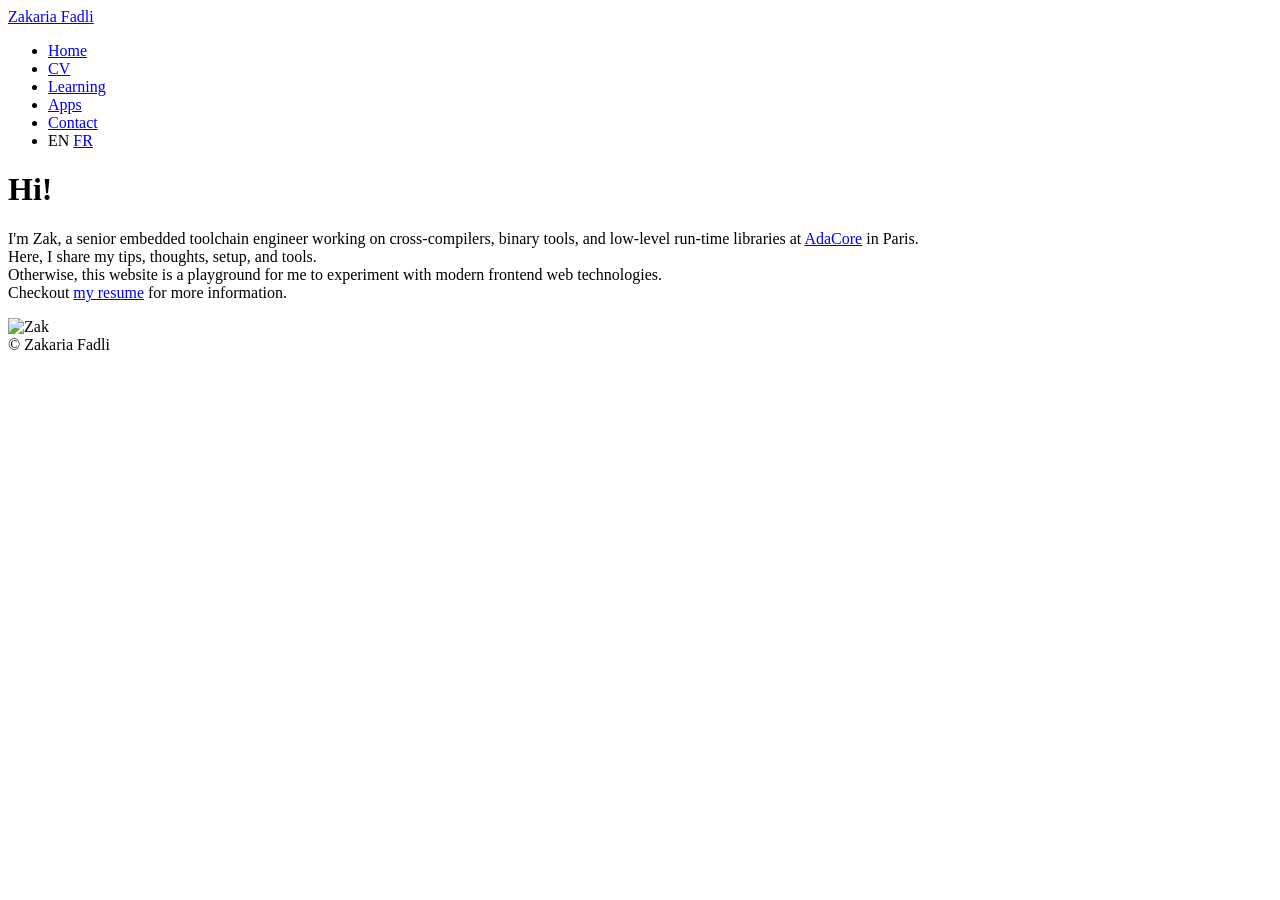
==== site/index.html @ ae38b809 "feat(i18n): add EN/FR nav toggle and hreflang metadata Adds the language toggle to all ten pages (sa" ====
<!DOCTYPE html>
<html lang="en">
<head>
  <meta charset="utf-8">
  <title>Zakaria Fadli</title>
  <meta name="viewport" content="width=device-width, initial-scale=1">
  <meta name="description" content="Zakaria Fadli's personal site.">
  <link rel="alternate" hreflang="en" href="https://zakariafadli.com/">
  <link rel="alternate" hreflang="fr" href="https://zakariafadli.com/fr/">
  <link rel="alternate" hreflang="x-default" href="https://zakariafadli.com/">
  <link rel="preconnect" href="https://fonts.gstatic.com" crossorigin>
  <link rel="stylesheet" href="https://fonts.googleapis.com/css2?family=Inter:wght@400;500;700&display=swap">
  <link rel="stylesheet" href="/style.css">
</head>
<body>
  <header class="site-header">
    <div class="wrap">
      <a class="brand" href="/">Zakaria Fadli</a>
      <nav class="site-nav">
        <ul>
          <li><a href="/" aria-current="page">Home</a></li>
          <li><a href="/cv/">CV</a></li>
          <li><a href="/learning/">Learning</a></li>
          <li><a href="/apps/">Apps</a></li>
          <li><a href="/contact/">Contact</a></li>
          <li class="lang-toggle">
            <span aria-current="true">EN</span>
            <a href="/fr/" hreflang="fr" lang="fr" data-lang="fr">FR</a>
          </li>
        </ul>
      </nav>
    </div>
  </header>
  <main>
    <div class="wrap">
      <div class="hero">
        <div class="hero-text">
          <h1>Hi!</h1>
          <p>
            I'm Zak, a senior embedded toolchain engineer working on cross-compilers, binary tools,
            and low-level run-time libraries at <a href="https://www.adacore.com/">AdaCore</a> in Paris.<br>
            Here, I share my tips, thoughts, setup, and tools.<br>
            Otherwise, this website is a playground for me to experiment with modern frontend web
            technologies.<br>
            Checkout <a href="/cv/">my resume</a> for more information.
          </p>
        </div>
        <img class="hero-photo" src="/assets/photo.jpg" alt="Zak" loading="lazy">
      </div>
    </div>
  </main>
  <footer class="site-footer">
    <div class="wrap">
      &copy; Zakaria Fadli
    </div>
  </footer>
  <script src="/lang.js"></script>
</body>
</html>
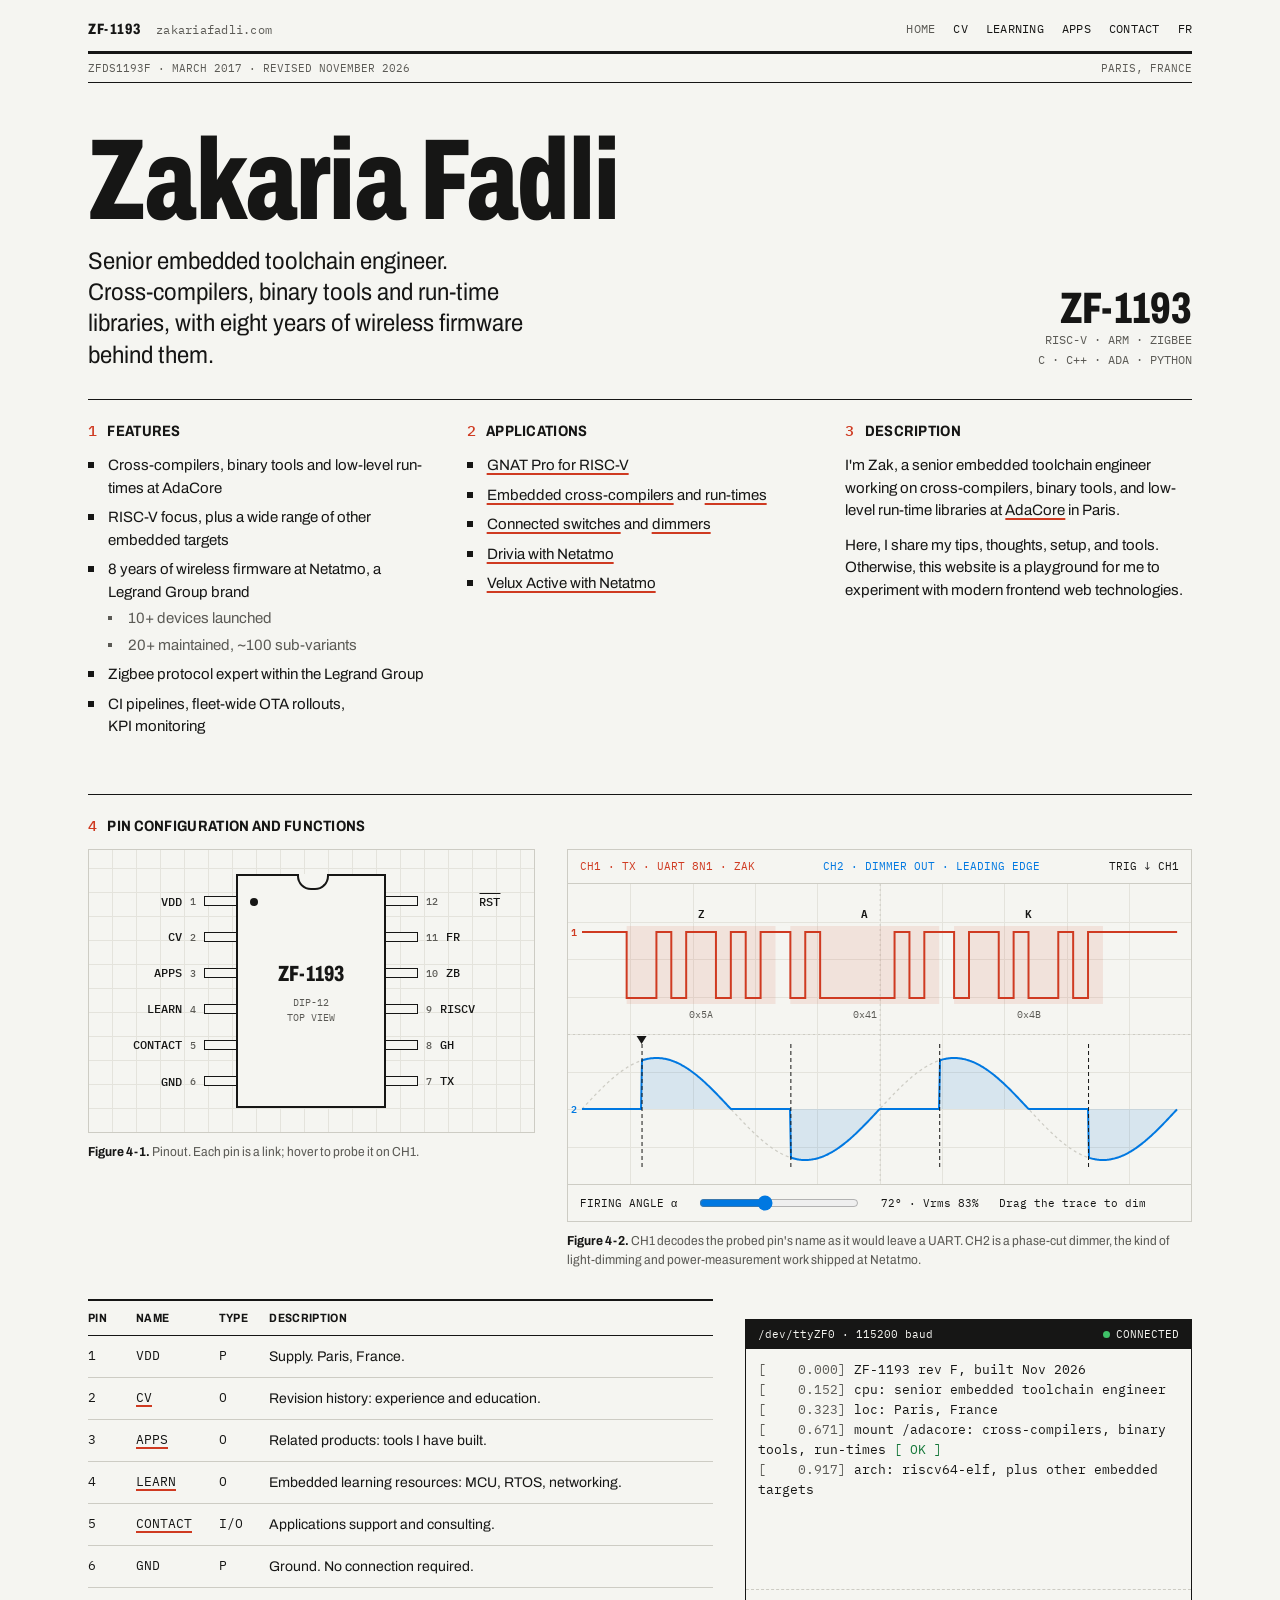
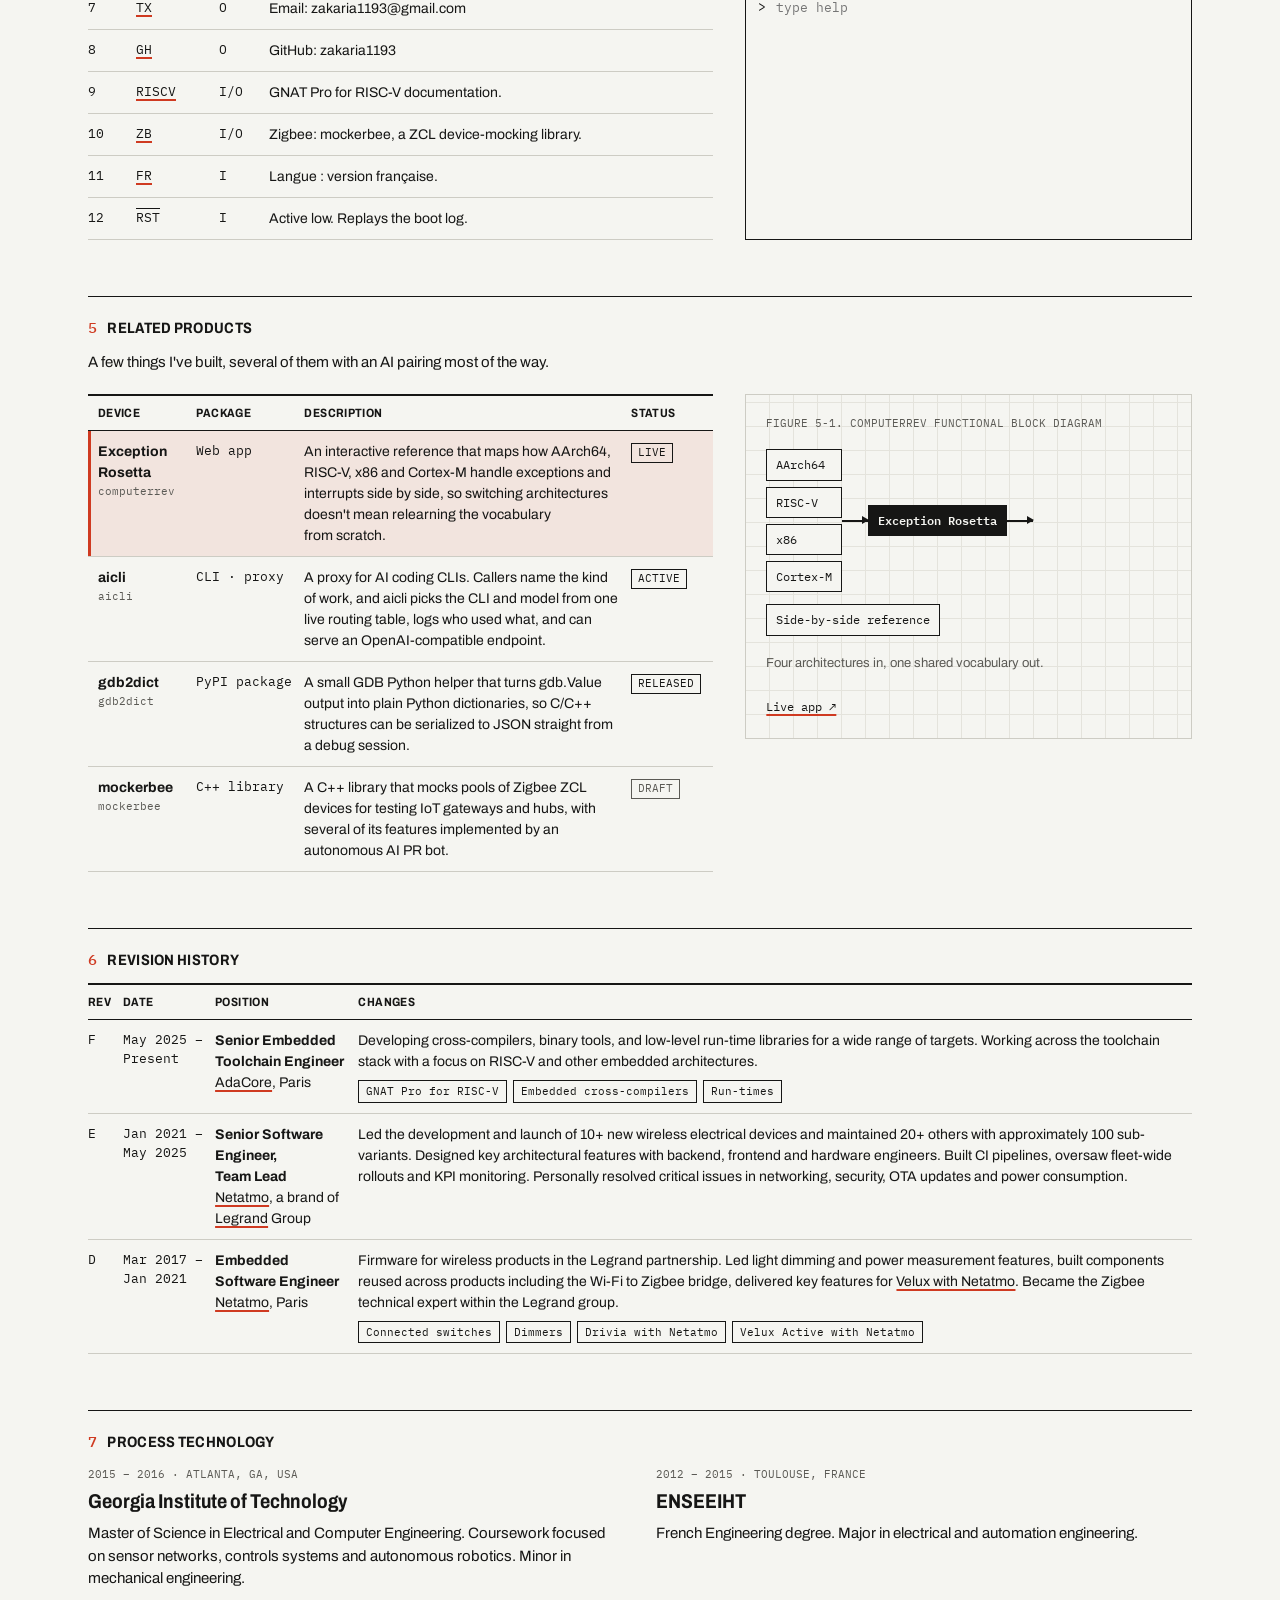
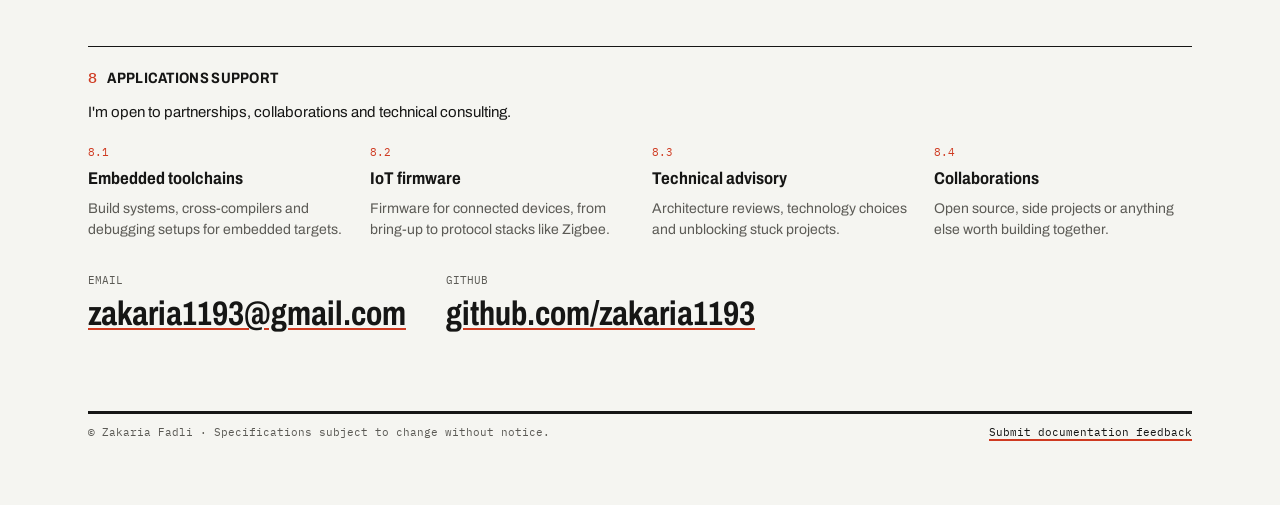
==== commit c6e19008: "feat(home): apply ZF-1193 datasheet design to the homepage Keeps hreflang alternates and the EN/FR c" ====
--- a/site/index.html
+++ b/site/index.html
@@ -1,59 +1,394 @@
 <!DOCTYPE html>
 <html lang="en">
 <head>
-  <meta charset="utf-8">
-  <title>Zakaria Fadli</title>
-  <meta name="viewport" content="width=device-width, initial-scale=1">
-  <meta name="description" content="Zakaria Fadli's personal site.">
-  <link rel="alternate" hreflang="en" href="https://zakariafadli.com/">
-  <link rel="alternate" hreflang="fr" href="https://zakariafadli.com/fr/">
-  <link rel="alternate" hreflang="x-default" href="https://zakariafadli.com/">
-  <link rel="preconnect" href="https://fonts.gstatic.com" crossorigin>
-  <link rel="stylesheet" href="https://fonts.googleapis.com/css2?family=Inter:wght@400;500;700&display=swap">
-  <link rel="stylesheet" href="/style.css">
+<meta charset="utf-8">
+<title>Zakaria Fadli · ZF-1193 datasheet</title>
+<meta name="viewport" content="width=device-width, initial-scale=1">
+<meta name="description" content="Zakaria Fadli, senior embedded toolchain engineer. Cross-compilers, binary tools, run-time libraries, Zigbee firmware.">
+<link rel="alternate" hreflang="en" href="https://zakariafadli.com/">
+<link rel="alternate" hreflang="fr" href="https://zakariafadli.com/fr/">
+<link rel="alternate" hreflang="x-default" href="https://zakariafadli.com/">
+<link rel="preconnect" href="https://fonts.gstatic.com" crossorigin>
+<link rel="stylesheet" href="https://fonts.googleapis.com/css2?family=Archivo:wdth,wght@62..125,400..800&family=IBM+Plex+Mono:wght@400;500;600&display=swap">
+<style>
+:root{--paper:#f5f5f1;--ink:#161615;--ink-2:#5b5a55;--hair:#cdccc4;--hair-2:#e4e3dc;--sig:oklch(0.57 0.19 32);--sig-2:oklch(0.57 0.19 250);--sans:"Archivo",system-ui,sans-serif;--mono:"IBM Plex Mono",ui-monospace,monospace;--gut:clamp(20px,4vw,48px)}
+*{box-sizing:border-box}
+html{-webkit-text-size-adjust:100%;scroll-behavior:smooth}
+body{margin:0;background:var(--paper);color:var(--ink);font-family:var(--sans);font-size:16px;line-height:1.5;font-variation-settings:"wdth" 100}
+a{color:var(--ink);text-decoration-color:var(--sig);text-underline-offset:3px;text-decoration-thickness:1.5px}
+a:hover{color:var(--sig)}
+:focus-visible{outline:2px solid var(--sig);outline-offset:2px}
+::selection{background:color-mix(in oklch,var(--sig) 25%,transparent)}
+.sheet{max-width:1200px;margin:0 auto;padding:0 var(--gut) 64px}
+.mono{font-family:var(--mono)}
+.top{display:flex;flex-wrap:wrap;align-items:center;justify-content:space-between;gap:8px 24px;padding:18px 0 10px;font-family:var(--mono);font-size:12px;letter-spacing:.02em;border-bottom:3px solid var(--ink)}
+.top-l{display:flex;gap:16px;align-items:baseline;flex-wrap:wrap}
+.top-l b{font-family:var(--sans);font-size:15px;font-weight:800;font-variation-settings:"wdth" 75;letter-spacing:.04em}
+.top-l span{color:var(--ink-2)}
+.top nav{display:flex;gap:18px;flex-wrap:wrap}
+.top nav a{text-decoration:none;text-transform:uppercase}
+.top nav a:hover{color:var(--sig)}
+.top nav .cur{color:var(--ink-2)}
+.docno{display:flex;justify-content:space-between;flex-wrap:wrap;gap:4px 16px;padding:6px 0;font-family:var(--mono);font-size:11px;color:var(--ink-2);border-bottom:1px solid var(--ink)}
+.title{display:grid;grid-template-columns:minmax(0,1fr) auto;gap:24px;align-items:end;padding:48px 0 28px}
+.title h1{margin:0;font-weight:800;font-size:clamp(48px,9vw,128px);line-height:.86;letter-spacing:-.01em;font-variation-settings:"wdth" 68}
+.title p{margin:16px 0 0;font-size:clamp(18px,2vw,24px);line-height:1.3;max-width:34ch;font-variation-settings:"wdth" 90;text-wrap:pretty}
+.pn{text-align:right;font-family:var(--mono);font-size:12px;line-height:1.7;color:var(--ink-2)}
+.pn b{display:block;color:var(--ink);font-family:var(--sans);font-weight:800;font-size:clamp(28px,4vw,44px);font-variation-settings:"wdth" 70;line-height:1}
+.cols3{display:grid;grid-template-columns:repeat(3,minmax(0,1fr));gap:32px;border-top:1px solid var(--ink);padding-top:20px}
+h2{margin:0 0 12px;font-size:15px;font-weight:700;letter-spacing:.02em;text-transform:uppercase;font-variation-settings:"wdth" 85;display:flex;gap:10px;align-items:baseline}
+h2 .n{font-family:var(--mono);font-weight:500;color:var(--sig)}
+ul.feat{margin:0;padding:0;list-style:none;display:grid;gap:7px;font-size:15px}
+ul.feat li{position:relative;padding-left:20px;text-wrap:pretty}
+ul.feat li::before{content:"";position:absolute;left:0;top:8px;width:6px;height:6px;background:var(--ink)}
+ul.feat ul li::before{background:var(--ink-2);width:4px;height:4px;top:9px}
+ul.feat ul{margin:4px 0 0;padding:0;list-style:none;display:grid;gap:4px;color:var(--ink-2)}
+.desc p{margin:0 0 12px;font-size:15px;text-wrap:pretty}
+.sec{margin-top:56px;border-top:1px solid var(--ink);padding-top:20px}
+.figs{display:grid;grid-template-columns:minmax(0,5fr) minmax(0,7fr);gap:32px}
+.figs.b{grid-template-columns:minmax(0,7fr) minmax(0,5fr)}
+.pintab td:last-child{min-width:18ch}
+figure{margin:0}
+figcaption{font-size:13px;margin-top:10px;color:var(--ink-2);font-variation-settings:"wdth" 90}
+figcaption b{color:var(--ink);font-weight:700}
+.pinout{display:grid;grid-template-columns:minmax(0,1fr) 150px minmax(0,1fr);align-items:stretch;padding:24px 0;border:1px solid var(--hair);background:repeating-linear-gradient(0deg,transparent 0 23px,var(--hair-2) 23px 24px),repeating-linear-gradient(90deg,transparent 0 23px,var(--hair-2) 23px 24px)}
+.pins{display:flex;flex-direction:column;justify-content:space-around;gap:6px;padding:12px 0}
+.pin{display:grid;align-items:center;gap:8px;text-decoration:none;font-family:var(--mono);font-size:12px;height:30px;cursor:pointer;background:none;border:0;padding:0;color:var(--ink);font-weight:500}
+.pins.l .pin{grid-template-columns:minmax(0,1fr) auto 32px}
+.pins.r .pin{grid-template-columns:32px auto minmax(0,1fr)}
+.pins.l .pin .lbl{text-align:right}
+.pin .num{color:var(--ink-2);font-size:10px}
+.pin .leg{height:10px;background:var(--paper);border:1.5px solid var(--ink);position:relative}
+.pins.l .pin .leg{border-right:0}
+.pins.r .pin .leg{border-left:0}
+.pin:hover .leg,.pin.on .leg{background:var(--sig);border-color:var(--sig)}
+.pin:hover .lbl,.pin.on .lbl{color:var(--sig)}
+.ovl{text-decoration:overline}
+.die{border:2px solid var(--ink);background:var(--paper);position:relative;display:flex;flex-direction:column;justify-content:center;align-items:center;gap:4px;text-align:center;padding:16px 8px}
+.die::before{content:"";position:absolute;top:-2px;left:50%;width:28px;height:14px;margin-left:-14px;border:2px solid var(--ink);border-top:0;border-radius:0 0 14px 14px;background:var(--paper)}
+.die::after{content:"";position:absolute;top:22px;left:12px;width:8px;height:8px;border-radius:50%;background:var(--ink)}
+.die b{font-size:22px;font-weight:800;font-variation-settings:"wdth" 70}
+.die span{font-family:var(--mono);font-size:10px;color:var(--ink-2);line-height:1.5}
+.scope{border:1px solid var(--hair);background:var(--paper);position:relative}
+.scope-h{display:flex;justify-content:space-between;flex-wrap:wrap;gap:4px 16px;padding:8px 12px;font-family:var(--mono);font-size:11px;border-bottom:1px solid var(--hair)}
+.scope-h .c1{color:var(--sig)}
+.scope-h .c2{color:var(--sig-2)}
+#scope{display:block;width:100%;height:300px;touch-action:none;cursor:ew-resize}
+.scope-f{display:flex;flex-wrap:wrap;gap:8px 20px;align-items:center;padding:8px 12px;font-family:var(--mono);font-size:11px;border-top:1px solid var(--hair)}
+.scope-f input{accent-color:var(--sig-2);width:160px}
+.scope-f output{min-width:12ch}
+.term{margin-top:20px;border:1px solid var(--ink);font-family:var(--mono);font-size:12.5px;line-height:1.6}
+.term-h{display:flex;justify-content:space-between;padding:6px 12px;background:var(--ink);color:var(--paper);font-size:11px}
+.term-h i{font-style:normal;display:inline-flex;align-items:center;gap:6px}
+.term-h i::before{content:"";width:7px;height:7px;border-radius:50%;background:oklch(0.72 0.17 150)}
+#log{height:240px;overflow:auto;padding:10px 12px;white-space:pre-wrap;word-break:break-word}
+#log .t{color:var(--ink-2)}
+#log .ok{color:oklch(0.5 0.13 150)}
+#log .hl{color:var(--sig)}
+.term form{display:flex;gap:8px;padding:6px 12px 10px;border-top:1px dashed var(--hair)}
+.term input{flex:1;border:0;background:none;font:inherit;color:var(--ink);outline:none;caret-color:var(--sig)}
+table{width:100%;border-collapse:collapse;font-size:14px}
+.tw{overflow-x:auto}
+th{text-align:left;font-weight:700;font-size:12px;text-transform:uppercase;letter-spacing:.03em;font-variation-settings:"wdth" 85;padding:8px 12px 8px 0;border-top:2px solid var(--ink);border-bottom:1px solid var(--ink);white-space:nowrap}
+td{padding:10px 12px 10px 0;border-bottom:1px solid var(--hair);vertical-align:top;text-wrap:pretty}
+td.m{font-family:var(--mono);font-size:12.5px;white-space:nowrap}
+.pintab td:first-child,.pintab th:first-child{width:48px}
+.pintab tr{cursor:default}
+.pintab tr.on td{background:color-mix(in oklch,var(--sig) 9%,transparent)}
+.apps{display:grid;grid-template-columns:minmax(0,7fr) minmax(0,5fr);gap:32px;align-items:start}
+.apps tbody tr{cursor:pointer}
+.apps tbody tr:hover td,.apps tbody tr.on td{background:color-mix(in oklch,var(--sig) 9%,transparent)}
+.apps tbody tr.on td:first-child{box-shadow:inset 3px 0 0 var(--sig)}
+.apps td:first-child{padding-left:10px}
+.apps th:first-child{padding-left:10px}
+.st{display:inline-block;font-family:var(--mono);font-size:10.5px;padding:1px 6px;border:1px solid currentColor;text-transform:uppercase}
+.st.d{color:var(--ink-2)}
+.bd-wrap{position:sticky;top:20px;border:1px solid var(--hair);padding:20px;min-height:260px;background:repeating-linear-gradient(0deg,transparent 0 23px,var(--hair-2) 23px 24px),repeating-linear-gradient(90deg,transparent 0 23px,var(--hair-2) 23px 24px),var(--paper)}
+.bd-t{font-family:var(--mono);font-size:11px;color:var(--ink-2);margin-bottom:18px}
+.bd{display:flex;align-items:center;flex-wrap:wrap;gap:0;row-gap:12px}
+.bd-col{display:flex;flex-direction:column;gap:6px}
+.bd-box{border:1.5px solid var(--ink);background:var(--paper);font-family:var(--mono);font-size:11.5px;padding:6px 9px;white-space:nowrap}
+.bd-box.core{background:var(--ink);color:var(--paper);font-weight:600}
+.bd-box.dim{border-style:dashed;color:var(--ink-2)}
+.bd-ar{width:26px;height:1.5px;background:var(--ink);position:relative;flex:none}
+.bd-ar::after{content:"";position:absolute;right:-1px;top:-4px;border:4.5px solid transparent;border-left:7px solid var(--ink);border-right:0}
+.bd-ar.both::before{content:"";position:absolute;left:-1px;top:-4px;border:4.5px solid transparent;border-right:7px solid var(--ink);border-left:0}
+.bd-note{margin-top:18px;font-size:13px;color:var(--ink-2);text-wrap:pretty}
+.bd-wrap .go{display:inline-flex;gap:14px;margin-top:12px;font-family:var(--mono);font-size:12px}
+.two{display:grid;grid-template-columns:minmax(0,1fr) minmax(0,1fr);gap:32px}
+.chips{display:flex;flex-wrap:wrap;gap:6px;margin-top:8px}
+.chips a{font-family:var(--mono);font-size:11px;padding:2px 7px;border:1px solid var(--ink);text-decoration:none}
+.chips a:hover{background:var(--ink);color:var(--paper)}
+.sup{display:grid;grid-template-columns:repeat(4,minmax(0,1fr));gap:24px;margin-top:8px}
+.sup h3{margin:0 0 6px;font-size:17px;font-weight:700;font-variation-settings:"wdth" 85}
+.sup p{margin:0;font-size:14px;color:var(--ink-2);text-wrap:pretty}
+.sup .k{font-family:var(--mono);font-size:11px;color:var(--sig);display:block;margin-bottom:6px}
+.reach{display:flex;flex-wrap:wrap;gap:12px 40px;margin-top:32px;align-items:baseline}
+.reach a{font-size:clamp(22px,3vw,34px);font-weight:700;font-variation-settings:"wdth" 75;text-decoration-thickness:2px}
+.reach span{font-family:var(--mono);font-size:11px;color:var(--ink-2);display:block}
+.foot{margin-top:72px;border-top:3px solid var(--ink);padding-top:10px;display:flex;justify-content:space-between;flex-wrap:wrap;gap:8px 24px;font-family:var(--mono);font-size:11px;color:var(--ink-2)}
+@media (max-width:1000px){.figs,.figs.b{grid-template-columns:minmax(0,1fr)}}
+@media (max-width:900px){.cols3,.apps,.two{grid-template-columns:minmax(0,1fr)}.sup{grid-template-columns:repeat(2,minmax(0,1fr))}.bd-wrap{position:static}.title{grid-template-columns:minmax(0,1fr)}.pn{text-align:left}}
+@media (max-width:520px){.sup{grid-template-columns:minmax(0,1fr)}.pinout{grid-template-columns:minmax(0,1fr) 96px minmax(0,1fr)}.pins.l .pin{grid-template-columns:1fr auto 24px}.pins.r .pin{grid-template-columns:24px auto 1fr}.pin{font-size:11px}#scope{height:240px}}
+</style>
 </head>
 <body>
-  <header class="site-header">
-    <div class="wrap">
-      <a class="brand" href="/">Zakaria Fadli</a>
-      <nav class="site-nav">
-        <ul>
-          <li><a href="/" aria-current="page">Home</a></li>
-          <li><a href="/cv/">CV</a></li>
-          <li><a href="/learning/">Learning</a></li>
-          <li><a href="/apps/">Apps</a></li>
-          <li><a href="/contact/">Contact</a></li>
-          <li class="lang-toggle">
-            <span aria-current="true">EN</span>
-            <a href="/fr/" hreflang="fr" lang="fr" data-lang="fr">FR</a>
-          </li>
-        </ul>
-      </nav>
-    </div>
-  </header>
-  <main>
-    <div class="wrap">
-      <div class="hero">
-        <div class="hero-text">
-          <h1>Hi!</h1>
-          <p>
-            I'm Zak, a senior embedded toolchain engineer working on cross-compilers, binary tools,
-            and low-level run-time libraries at <a href="https://www.adacore.com/">AdaCore</a> in Paris.<br>
-            Here, I share my tips, thoughts, setup, and tools.<br>
-            Otherwise, this website is a playground for me to experiment with modern frontend web
-            technologies.<br>
-            Checkout <a href="/cv/">my resume</a> for more information.
-          </p>
-        </div>
-        <img class="hero-photo" src="/assets/photo.jpg" alt="Zak" loading="lazy">
-      </div>
-    </div>
-  </main>
-  <footer class="site-footer">
-    <div class="wrap">
-      &copy; Zakaria Fadli
-    </div>
-  </footer>
-  <script src="/lang.js"></script>
+<div class="sheet" id="top">
+<header class="top">
+<div class="top-l"><b>ZF-1193</b><span>zakariafadli.com</span></div>
+<nav aria-label="Primary"><a href="#top" class="cur">Home</a><a href="#rev">CV</a><a href="/learning/">Learning</a><a href="#apps">Apps</a><a href="#support">Contact</a><span class="lang-toggle" style="display:contents"><a href="/fr/" hreflang="fr" lang="fr" data-lang="fr">FR</a></span></nav>
+</header>
+<div class="docno"><span>ZFDS1193F · MARCH 2017 · REVISED NOVEMBER 2026</span><span>PARIS, FRANCE</span></div>
+<section class="title">
+<div><h1>Zakaria Fadli</h1><p>Senior embedded toolchain engineer. Cross-compilers, binary tools and run-time libraries, with eight years of wireless firmware behind them.</p></div>
+<div class="pn"><b>ZF-1193</b>RISC-V · ARM · ZIGBEE<br>C · C++ · ADA · PYTHON</div>
+</section>
+<section class="cols3">
+<div><h2><span class="n">1</span>Features</h2><ul class="feat">
+<li>Cross-compilers, binary tools and low-level run-times at AdaCore</li>
+<li>RISC-V focus, plus a wide range of other embedded targets</li>
+<li>8 years of wireless firmware at Netatmo, a Legrand Group brand<ul><li>10+ devices launched</li><li>20+ maintained, ~100 sub-variants</li></ul></li>
+<li>Zigbee protocol expert within the Legrand Group</li>
+<li>CI pipelines, fleet-wide OTA rollouts, KPI monitoring</li>
+</ul></div>
+<div><h2><span class="n">2</span>Applications</h2><ul class="feat">
+<li><a href="https://docs.adacore.com/gnat_ugx-docs/html/gnat_ugx/gnat_ugx/riscv64-elf_topics_and_tutorials.html">GNAT Pro for RISC-V</a></li>
+<li><a href="https://docs.adacore.com/gnat_ugx-docs/html/gnat_ugx/gnat_ugx.html">Embedded cross-compilers</a> and <a href="https://docs.adacore.com/gnat_ugx-docs/html/gnat_ugx/gnat_ugx/gnat_runtimes.html">run-times</a></li>
+<li><a href="https://www.legrand.us/wiring-devices/smart-lighting/connect-directly-with-netatmo/c/lgnd031005">Connected switches</a> and <a href="https://legrand.us/wiring-devices/designer-switches-and-outlets/radiant-wireless-smart-dimmer-with-netatmo-nickel/p/wnrl63ni">dimmers</a></li>
+<li><a href="https://developer.legrand.com/solutions/electrical-panel-with-netatmo">Drivia with Netatmo</a></li>
+<li><a href="https://velux.co.uk/active">Velux Active with Netatmo</a></li>
+</ul></div>
+<div class="desc"><h2><span class="n">3</span>Description</h2>
+<p>I'm Zak, a senior embedded toolchain engineer working on cross-compilers, binary tools, and low-level run-time libraries at <a href="https://www.adacore.com/">AdaCore</a> in Paris.</p>
+<p>Here, I share my tips, thoughts, setup, and tools. Otherwise, this website is a playground for me to experiment with modern frontend web technologies.</p>
+</div>
+</section>
+<section class="sec">
+<h2><span class="n">4</span>Pin configuration and functions</h2>
+<div class="figs">
+<figure>
+<div class="pinout" id="pinout">
+<div class="pins l" id="pinsL"></div>
+<div class="die"><b>ZF-1193</b><span>DIP-12<br>TOP VIEW</span></div>
+<div class="pins r" id="pinsR"></div>
+</div>
+<figcaption><b>Figure 4-1.</b> Pinout. Each pin is a link; hover to probe it on CH1.</figcaption>
+</figure>
+<figure>
+<div class="scope">
+<div class="scope-h"><span class="c1">CH1 · TX · UART 8N1 · <span id="c1t">ZAK</span></span><span class="c2">CH2 · DIMMER OUT · LEADING EDGE</span><span>TRIG ↓ CH1</span></div>
+<canvas id="scope" aria-label="Oscilloscope: UART frame of the probed pin on channel 1, phase-cut dimmer waveform on channel 2. Drag horizontally to set the firing angle."></canvas>
+<div class="scope-f"><label for="alpha">FIRING ANGLE α</label><input type="range" id="alpha" min="0" max="180" value="72"><output id="aout"></output><span>Drag the trace to dim</span></div>
+</div>
+<figcaption><b>Figure 4-2.</b> CH1 decodes the probed pin's name as it would leave a UART. CH2 is a phase-cut dimmer, the kind of light-dimming and power-measurement work shipped at Netatmo.</figcaption>
+</figure>
+</div>
+<div class="figs b" style="margin-top:28px">
+<div class="tw"><table class="pintab"><thead><tr><th>Pin</th><th>Name</th><th>Type</th><th>Description</th></tr></thead><tbody id="pintab"></tbody></table></div>
+<div class="term">
+<div class="term-h"><span>/dev/ttyZF0 · 115200 baud</span><i>CONNECTED</i></div>
+<div id="log" aria-live="polite"></div>
+<form id="cmd" autocomplete="off"><span class="hl">&gt;</span><input id="cin" aria-label="Serial command" placeholder="type help" spellcheck="false"></form>
+</div>
+</div>
+</section>
+<section class="sec" id="apps">
+<h2><span class="n">5</span>Related products</h2>
+<p style="margin:0 0 20px;max-width:60ch;font-size:15px">A few things I've built, several of them with an AI pairing most of the way.</p>
+<div class="apps">
+<div class="tw"><table><thead><tr><th>Device</th><th>Package</th><th>Description</th><th>Status</th></tr></thead><tbody id="apptab"></tbody></table></div>
+<div class="bd-wrap" aria-live="polite"><div class="bd-t" id="bdt"></div><div class="bd" id="bd"></div><p class="bd-note" id="bdn"></p><div class="go" id="bdg"></div></div>
+</div>
+</section>
+<section class="sec" id="rev">
+<h2><span class="n">6</span>Revision history</h2>
+<div class="tw"><table>
+<thead><tr><th>Rev</th><th>Date</th><th>Position</th><th>Changes</th></tr></thead>
+<tbody>
+<tr><td class="m">F</td><td class="m">May 2025 –<br>Present</td><td><b>Senior Embedded Toolchain Engineer</b><br><a href="https://www.adacore.com/">AdaCore</a>, Paris</td><td>Developing cross-compilers, binary tools, and low-level run-time libraries for a wide range of targets. Working across the toolchain stack with a focus on RISC-V and other embedded architectures.<div class="chips"><a href="https://docs.adacore.com/gnat_ugx-docs/html/gnat_ugx/gnat_ugx/riscv64-elf_topics_and_tutorials.html">GNAT Pro for RISC-V</a><a href="https://docs.adacore.com/gnat_ugx-docs/html/gnat_ugx/gnat_ugx.html">Embedded cross-compilers</a><a href="https://docs.adacore.com/gnat_ugx-docs/html/gnat_ugx/gnat_ugx/gnat_runtimes.html">Run-times</a></div></td></tr>
+<tr><td class="m">E</td><td class="m">Jan 2021 –<br>May 2025</td><td><b>Senior Software Engineer, Team Lead</b><br><a href="https://www.netatmo.com/">Netatmo</a>, a brand of <a href="https://www.legrandgroup.com/">Legrand</a> Group</td><td>Led the development and launch of 10+ new wireless electrical devices and maintained 20+ others with approximately 100 sub-variants. Designed key architectural features with backend, frontend and hardware engineers. Built CI pipelines, oversaw fleet-wide rollouts and KPI monitoring. Personally resolved critical issues in networking, security, OTA updates and power consumption.</td></tr>
+<tr><td class="m">D</td><td class="m">Mar 2017 –<br>Jan 2021</td><td><b>Embedded Software Engineer</b><br><a href="https://www.netatmo.com/">Netatmo</a>, Paris</td><td>Firmware for wireless products in the Legrand partnership. Led light dimming and power measurement features, built components reused across products including the Wi-Fi to Zigbee bridge, delivered key features for <a href="https://www.velux.com/">Velux with Netatmo</a>. Became the Zigbee technical expert within the Legrand group.<div class="chips"><a href="https://www.legrand.us/wiring-devices/smart-lighting/connect-directly-with-netatmo/c/lgnd031005">Connected switches</a><a href="https://legrand.us/wiring-devices/designer-switches-and-outlets/radiant-wireless-smart-dimmer-with-netatmo-nickel/p/wnrl63ni">Dimmers</a><a href="https://developer.legrand.com/solutions/electrical-panel-with-netatmo">Drivia with Netatmo</a><a href="https://velux.co.uk/active">Velux Active with Netatmo</a></div></td></tr>
+</tbody></table></div>
+</section>
+<section class="sec">
+<h2><span class="n">7</span>Process technology</h2>
+<div class="two">
+<div><p class="mono" style="margin:0 0 4px;font-size:11px;color:var(--ink-2)">2015 – 2016 · ATLANTA, GA, USA</p><h3 style="margin:0 0 6px;font-size:20px;font-variation-settings:'wdth' 85">Georgia Institute of Technology</h3><p style="margin:0;font-size:15px">Master of Science in Electrical and Computer Engineering. Coursework focused on sensor networks, controls systems and autonomous robotics. Minor in mechanical engineering.</p></div>
+<div><p class="mono" style="margin:0 0 4px;font-size:11px;color:var(--ink-2)">2012 – 2015 · TOULOUSE, FRANCE</p><h3 style="margin:0 0 6px;font-size:20px;font-variation-settings:'wdth' 85">ENSEEIHT</h3><p style="margin:0;font-size:15px">French Engineering degree. Major in electrical and automation engineering.</p></div>
+</div>
+</section>
+<section class="sec" id="support">
+<h2><span class="n">8</span>Applications support</h2>
+<p style="margin:0 0 20px;max-width:60ch;font-size:15px">I'm open to partnerships, collaborations and technical consulting.</p>
+<div class="sup">
+<div><span class="k">8.1</span><h3>Embedded toolchains</h3><p>Build systems, cross-compilers and debugging setups for embedded targets.</p></div>
+<div><span class="k">8.2</span><h3>IoT firmware</h3><p>Firmware for connected devices, from bring-up to protocol stacks like Zigbee.</p></div>
+<div><span class="k">8.3</span><h3>Technical advisory</h3><p>Architecture reviews, technology choices and unblocking stuck projects.</p></div>
+<div><span class="k">8.4</span><h3>Collaborations</h3><p>Open source, side projects or anything else worth building together.</p></div>
+</div>
+<div class="reach">
+<div><span>EMAIL</span><a href="mailto:zakaria1193@gmail.com">zakaria1193@gmail.com</a></div>
+<div><span>GITHUB</span><a href="https://github.com/zakaria1193">github.com/zakaria1193</a></div>
+</div>
+</section>
+<footer class="foot"><span>© Zakaria Fadli · Specifications subject to change without notice.</span><a href="mailto:zakaria1193@gmail.com?subject=Datasheet%20feedback">Submit documentation feedback</a></footer>
+</div>
+<script>
+const PINS=[
+{n:1,name:'VDD',type:'P',desc:'Supply. Paris, France.'},
+{n:2,name:'CV',type:'O',desc:'Revision history: experience and education.',href:'#rev'},
+{n:3,name:'APPS',type:'O',desc:'Related products: tools I have built.',href:'#apps'},
+{n:4,name:'LEARN',type:'O',desc:'Embedded learning resources: MCU, RTOS, networking.',href:'https://zakariafadli.com/learning/'},
+{n:5,name:'CONTACT',type:'I/O',desc:'Applications support and consulting.',href:'#support'},
+{n:6,name:'GND',type:'P',desc:'Ground. No connection required.'},
+{n:7,name:'TX',type:'O',desc:'Email: zakaria1193@gmail.com',href:'mailto:zakaria1193@gmail.com'},
+{n:8,name:'GH',type:'O',desc:'GitHub: zakaria1193',href:'https://github.com/zakaria1193'},
+{n:9,name:'RISCV',type:'I/O',desc:'GNAT Pro for RISC-V documentation.',href:'https://docs.adacore.com/gnat_ugx-docs/html/gnat_ugx/gnat_ugx/riscv64-elf_topics_and_tutorials.html'},
+{n:10,name:'ZB',type:'I/O',desc:'Zigbee: mockerbee, a ZCL device-mocking library.',href:'https://github.com/zakaria1193/mockerbee'},
+{n:11,name:'FR',type:'I',desc:'Langue : version française.',href:'https://zakariafadli.com/fr/'},
+{n:12,name:'RST',type:'I',desc:'Active low. Replays the boot log.',act:'rst',ovl:true}];
+const APPS=[
+{id:'computerrev',name:'Exception Rosetta',pkg:'Web app',st:'Live',desc:'An interactive reference that maps how AArch64, RISC-V, x86 and Cortex-M handle exceptions and interrupts side by side, so switching architectures doesn\'t mean relearning the vocabulary from scratch.',
+ bd:[[['AArch64'],['RISC-V'],['x86'],['Cortex-M']],'>',[['Exception Rosetta','core']],'>',[['Side-by-side reference']]],note:'Four architectures in, one shared vocabulary out.',links:[['Live app','https://computerrevision.pages.dev']]},
+{id:'aicli',name:'aicli',pkg:'CLI · proxy',st:'Active',desc:'A proxy for AI coding CLIs. Callers name the kind of work, and aicli picks the CLI and model from one live routing table, logs who used what, and can serve an OpenAI-compatible endpoint.',
+ bd:[[['Scripts'],['OpenAI-compatible clients']],'>',[['aicli router','core'],['Routing table'],['Usage log']],'>',[['Claude Code'],['Antigravity'],['More backends','dim']]],note:'Runs the official CLIs under my own login, so a subscription covers far more work than the same money buys at API prices.',links:[['GitHub','https://github.com/zakaria1193/aicli']]},
+{id:'gdb2dict',name:'gdb2dict',pkg:'PyPI package',st:'Released',desc:'A small GDB Python helper that turns gdb.Value output into plain Python dictionaries, so C/C++ structures can be serialized to JSON straight from a debug session.',
+ bd:[[['GDB session']],'>',[['gdb.Value']],'>',[['gdb2dict','core']],'>',[['dict']],'>',[['JSON']]],note:'C/C++ structures out of a live debug session, as data.',links:[['PyPI','https://pypi.org/project/gdb2dict/'],['GitHub','https://github.com/zakaria1193/gdb2dict']]},
+{id:'mockerbee',name:'mockerbee',pkg:'C++ library',st:'Draft',desc:'A C++ library that mocks pools of Zigbee ZCL devices for testing IoT gateways and hubs, with several of its features implemented by an autonomous AI PR bot.',
+ bd:[[['Gateway / hub under test']],'<>',[['Zigbee ZCL']],'<>',[['mockerbee','core'],['Device pool × N','dim']]],note:'Many simulated devices against one real gateway.',links:[['GitHub','https://github.com/zakaria1193/mockerbee']]}];
+
+const $=s=>document.querySelector(s);
+const scope=$('#scope'),ctx=scope.getContext('2d');
+let probe='ZAK',sweepT0=performance.now(),alpha=72*Math.PI/180;
+
+function pinEl(p,side){
+  const el=document.createElement(p.href?'a':'button');
+  el.className='pin';el.dataset.n=p.n;
+  if(p.href){el.href=p.href;if(/^https?:/.test(p.href))el.target='_blank',el.rel='noopener';}
+  else el.type='button';
+  const lbl=`<span class="lbl${p.ovl?' ovl':''}">${p.name}</span>`,num=`<span class="num">${p.n}</span>`,leg='<span class="leg"></span>';
+  el.innerHTML=side==='l'?lbl+num+leg:leg+num+lbl;
+  el.setAttribute('aria-label',`Pin ${p.n}, ${p.name}: ${p.desc}`);
+  el.addEventListener('mouseenter',()=>setProbe(p));
+  el.addEventListener('focus',()=>setProbe(p));
+  el.addEventListener('mouseleave',()=>setProbe(null));
+  el.addEventListener('blur',()=>setProbe(null));
+  if(p.act==='rst')el.addEventListener('click',boot);
+  return el;
+}
+PINS.slice(0,6).forEach(p=>$('#pinsL').appendChild(pinEl(p,'l')));
+PINS.slice(6).reverse().forEach(p=>$('#pinsR').appendChild(pinEl(p,'r')));
+$('#pintab').innerHTML=PINS.map(p=>`<tr data-n="${p.n}"><td class="m">${p.n}</td><td class="m${p.ovl?' ovl':''}">${p.href?`<a href="${p.href}"${/^https?:/.test(p.href)?' target="_blank" rel="noopener"':''}>${p.name}</a>`:p.name}</td><td class="m">${p.type}</td><td>${p.desc}</td></tr>`).join('');
+document.querySelectorAll('#pintab tr').forEach(tr=>{const p=PINS[tr.dataset.n-1];tr.addEventListener('mouseenter',()=>setProbe(p));tr.addEventListener('mouseleave',()=>setProbe(null));});
+
+function setProbe(p){
+  probe=p?p.name:'ZAK';$('#c1t').textContent=probe;sweepT0=performance.now();
+  document.querySelectorAll('.pin,#pintab tr').forEach(e=>e.classList.toggle('on',!!p&&+e.dataset.n===p.n));
+}
+
+function uartBits(s){
+  const b=[],ch=[];for(let i=0;i<3;i++)b.push(1);
+  for(const c of s){const code=c.charCodeAt(0);ch.push({c,code,at:b.length+1});b.push(0);for(let i=0;i<8;i++)b.push((code>>i)&1);b.push(1,1);}
+  const tgt=Math.max(40,b.length+3);while(b.length<tgt)b.push(1);
+  return{b,ch};
+}
+let W=0,H=0;
+function fit(){const r=scope.getBoundingClientRect(),d=devicePixelRatio||1;W=r.width;H=r.height;scope.width=W*d;scope.height=H*d;ctx.setTransform(d,0,0,d,0,0);}
+new ResizeObserver(fit).observe(scope);fit();
+const css=v=>getComputedStyle(document.documentElement).getPropertyValue(v).trim();
+function draw(now){
+  const ink=css('--ink'),ink2=css('--ink-2'),hair=css('--hair'),hair2=css('--hair-2'),sig=css('--sig'),sig2=css('--sig-2');
+  ctx.clearRect(0,0,W,H);
+  ctx.strokeStyle=hair2;ctx.lineWidth=1;
+  for(let i=1;i<10;i++){const x=Math.round(W*i/10)+.5;ctx.beginPath();ctx.moveTo(x,0);ctx.lineTo(x,H);ctx.stroke();}
+  for(let i=1;i<8;i++){const y=Math.round(H*i/8)+.5;ctx.beginPath();ctx.moveTo(0,y);ctx.lineTo(W,y);ctx.stroke();}
+  ctx.strokeStyle=hair;ctx.setLineDash([2,3]);ctx.beginPath();ctx.moveTo(W/2+.5,0);ctx.lineTo(W/2+.5,H);ctx.moveTo(0,H/2+.5);ctx.lineTo(W,H/2+.5);ctx.stroke();ctx.setLineDash([]);
+  const pad=14,{b,ch}=uartBits(probe),bw=(W-pad*2)/b.length;
+  const hiY=H*.16,loY=H*.38,el=(now-sweepT0)/1000,cyc=el%3.2,rev=Math.min(1,cyc/1.1),fade=cyc>2.8?1-(cyc-2.8)/.4:1;
+  ctx.save();ctx.beginPath();ctx.rect(0,0,pad+(W-pad*2)*rev,H*.5);ctx.clip();
+  ctx.globalAlpha=Math.max(.15,fade);
+  ctx.font='600 11px "IBM Plex Mono",monospace';ctx.textAlign='center';
+  for(const c of ch){const x0=pad+c.at*bw,x1=x0+8*bw;
+    ctx.fillStyle=color(sig,.1);ctx.fillRect(x0-bw,hiY-6,x1-x0+2*bw,loY-hiY+12);
+    ctx.fillStyle=ink;ctx.fillText(c.c==='-'?'-':c.c,(x0+x1)/2,hiY-14);
+    ctx.fillStyle=ink2;ctx.font='10px "IBM Plex Mono",monospace';ctx.fillText('0x'+c.code.toString(16).toUpperCase(),(x0+x1)/2,loY+20);ctx.font='600 11px "IBM Plex Mono",monospace';}
+  ctx.strokeStyle=sig;ctx.lineWidth=2;ctx.lineJoin='miter';ctx.beginPath();
+  b.forEach((v,i)=>{const x=pad+i*bw,y=v?hiY:loY;if(i===0)ctx.moveTo(x,y);else ctx.lineTo(x,y);ctx.lineTo(x+bw,y);});ctx.stroke();
+  ctx.restore();
+  ctx.fillStyle=sig;ctx.font='600 10px "IBM Plex Mono",monospace';ctx.textAlign='left';ctx.fillText('1',3,hiY+4);
+  const mid=H*.75,amp=H*.17,periods=2,pw=(W-pad*2)/(periods*2);
+  ctx.strokeStyle=hair;ctx.lineWidth=1.25;ctx.setLineDash([3,3]);ctx.beginPath();
+  for(let x=0;x<=W-pad*2;x++){const th=x/pw*Math.PI;const y=mid-Math.sin(th)*amp;x?ctx.lineTo(pad+x,y):ctx.moveTo(pad+x,y);}ctx.stroke();ctx.setLineDash([]);
+  ctx.fillStyle=color(sig2,.12);ctx.strokeStyle=sig2;ctx.lineWidth=2;
+  ctx.beginPath();ctx.moveTo(pad,mid);
+  for(let x=0;x<=W-pad*2;x++){const th=x/pw*Math.PI,ph=th%Math.PI;const v=ph>=alpha?Math.sin(th):0;ctx.lineTo(pad+x,mid-v*amp);}
+  ctx.lineTo(W-pad,mid);ctx.closePath();ctx.fill();
+  ctx.beginPath();
+  for(let x=0;x<=W-pad*2;x++){const th=x/pw*Math.PI,ph=th%Math.PI;const v=ph>=alpha?Math.sin(th):0;x?ctx.lineTo(pad+x,mid-v*amp):ctx.moveTo(pad+x,mid-v*amp);}ctx.stroke();
+  ctx.strokeStyle=ink;ctx.lineWidth=1;ctx.setLineDash([4,3]);
+  for(let k=0;k<periods*2;k++){const x=pad+(k+alpha/Math.PI)*pw+.5;ctx.beginPath();ctx.moveTo(x,mid-amp-14);ctx.lineTo(x,mid+amp+10);ctx.stroke();}
+  ctx.setLineDash([]);
+  const cx=pad+(alpha/Math.PI)*pw;ctx.fillStyle=ink;ctx.beginPath();ctx.moveTo(cx-5,mid-amp-22);ctx.lineTo(cx+5,mid-amp-22);ctx.lineTo(cx,mid-amp-14);ctx.closePath();ctx.fill();
+  ctx.fillStyle=sig2;ctx.fillText('2',3,mid+4);
+  requestAnimationFrame(draw);
+}
+function color(c,a){return `color-mix(in oklch, ${c} ${a*100}%, transparent)`;}
+requestAnimationFrame(draw);
+function setAlpha(deg){deg=Math.max(0,Math.min(180,deg));alpha=deg*Math.PI/180;$('#alpha').value=Math.round(deg);
+  const r=Math.sqrt(Math.max(0,1-alpha/Math.PI+Math.sin(2*alpha)/(2*Math.PI)));$('#aout').textContent=`${Math.round(deg)}° · Vrms ${Math.round(r*100)}%`;}
+setAlpha(72);
+$('#alpha').addEventListener('input',e=>setAlpha(+e.target.value));
+let drag=false;
+function fromX(e){const r=scope.getBoundingClientRect(),pw=(r.width-28)/4;let x=(e.clientX-r.left-14)%pw;if(x<0)x+=pw;setAlpha(x/pw*180);}
+scope.addEventListener('pointerdown',e=>{drag=true;scope.setPointerCapture(e.pointerId);fromX(e);});
+scope.addEventListener('pointermove',e=>{if(drag)fromX(e);});
+scope.addEventListener('pointerup',()=>drag=false);
+
+const log=$('#log');let bootTimer=null,bootStart=0;
+const BOOT=[
+['ZF-1193 rev F, built Nov 2026'],
+['cpu: senior embedded toolchain engineer'],
+['loc: Paris, France'],
+['mount /adacore: cross-compilers, binary tools, run-times','ok'],
+['arch: riscv64-elf, plus other embedded targets'],
+['mount /netatmo: 2017-2025, 10+ devices launched','ok'],
+['radio: zigbee, group-wide expert (Legrand)'],
+['edu: Georgia Tech MS ECE 2016, ENSEEIHT 2015'],
+['lang: en fr'],
+['status: open to consulting and collaborations','hl'],
+["type 'help' for commands"]];
+function ts(){const s=((performance.now()-bootStart)/1000).toFixed(3);return '['+s.padStart(9,' ')+'] ';}
+function out(text,cls){const line=document.createElement('div');line.innerHTML=`<span class="t">${ts()}</span>${cls==='ok'?esc(text)+' <span class="ok">[ OK ]</span>':cls==='hl'?`<span class="hl">${esc(text)}</span>`:esc(text)}`;log.appendChild(line);log.scrollTop=log.scrollHeight;}
+function esc(s){return s.replace(/[&<>]/g,c=>({'&':'&amp;','<':'&lt;','>':'&gt;'}[c]));}
+function boot(){clearTimeout(bootTimer);log.innerHTML='';bootStart=performance.now();let i=0;
+  const step=()=>{if(i<BOOT.length){out(...BOOT[i++]);bootTimer=setTimeout(step,140+Math.random()*220);}};step();}
+const go=id=>{const el=document.getElementById(id);window.scrollTo({top:el.getBoundingClientRect().top+scrollY-12,behavior:'smooth'});};
+const CMDS={
+help:()=>out('help whoami cv apps contact learning github email fr rst clear'),
+whoami:()=>out('Zakaria Fadli (Zak). Embedded toolchains at AdaCore, Paris.'),
+cv:()=>{out('-> revision history');go('rev');},
+apps:()=>{out('-> related products: '+APPS.map(a=>a.id).join(', '));go('apps');},
+contact:()=>{out('-> zakaria1193@gmail.com');go('support');},
+email:()=>{out('opening mail client');location.href='mailto:zakaria1193@gmail.com';},
+github:()=>{out('-> github.com/zakaria1193');window.open('https://github.com/zakaria1193','_blank','noopener');},
+learning:()=>{out('-> zakariafadli.com/learning');window.open('https://zakariafadli.com/learning/','_blank','noopener');},
+fr:()=>{out('-> zakariafadli.com/fr');window.open('https://zakariafadli.com/fr/','_blank','noopener');},
+rst:boot,clear:()=>log.innerHTML=''};
+$('#cmd').addEventListener('submit',e=>{e.preventDefault();const v=$('#cin').value.trim().toLowerCase();$('#cin').value='';if(!v)return;
+  const line=document.createElement('div');line.innerHTML=`<span class="hl">&gt; ${esc(v)}</span>`;log.appendChild(line);
+  (CMDS[v]||(()=>out(`${v}: command not found. try 'help'`)))();});
+const io=new IntersectionObserver(es=>{if(es[0].isIntersecting){boot();io.disconnect();}});io.observe(log);
+
+$('#apptab').innerHTML=APPS.map((a,i)=>`<tr data-i="${i}" tabindex="0"><td><b>${a.name}</b><div class="mono" style="font-size:11px;color:var(--ink-2)">${a.id}</div></td><td class="m">${a.pkg}</td><td>${a.desc}</td><td><span class="st${a.st==='Draft'?' d':''}">${a.st}</span></td></tr>`).join('');
+function showApp(i){const a=APPS[i];
+  document.querySelectorAll('#apptab tr').forEach(tr=>tr.classList.toggle('on',+tr.dataset.i===i));
+  $('#bdt').textContent=`FIGURE 5-${i+1}. ${a.id.toUpperCase()} FUNCTIONAL BLOCK DIAGRAM`;
+  $('#bd').innerHTML=a.bd.map(c=>c==='>'?'<span class="bd-ar"></span>':c==='<>'?'<span class="bd-ar both"></span>':`<div class="bd-col">${c.map(([t,k])=>`<span class="bd-box${k?' '+k:''}">${t}</span>`).join('')}</div>`).join('');
+  $('#bdn').textContent=a.note;
+  $('#bdg').innerHTML=a.links.map(([t,h])=>`<a href="${h}" target="_blank" rel="noopener">${t} ↗</a>`).join('');}
+document.querySelectorAll('#apptab tr').forEach(tr=>{const i=+tr.dataset.i;tr.addEventListener('mouseenter',()=>showApp(i));tr.addEventListener('focus',()=>showApp(i));tr.addEventListener('click',()=>showApp(i));});
+showApp(0);
+</script>
+<script src="/lang.js"></script>
 </body>
 </html>
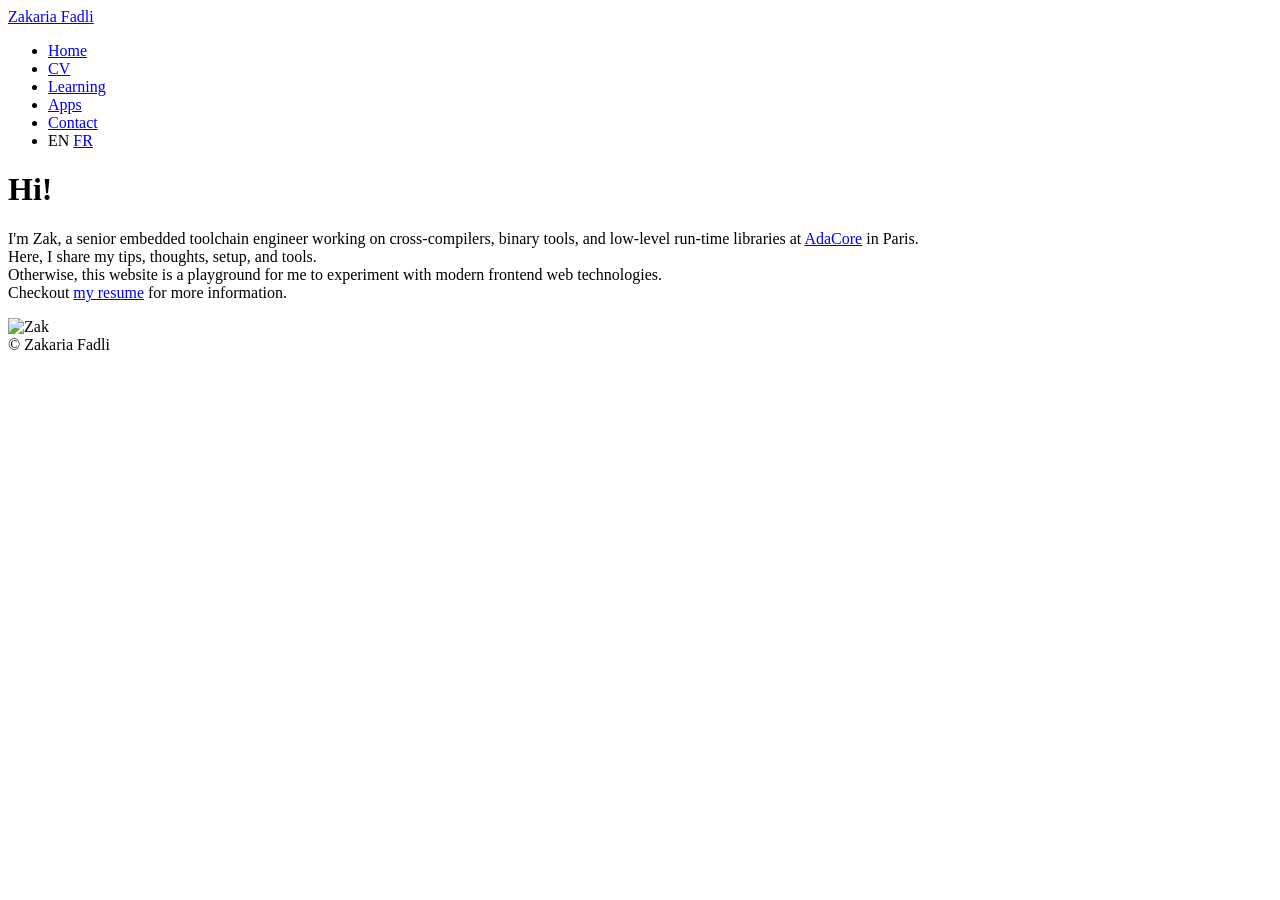
==== commit 029c8367: "style: restyle site in datasheet look, restore multi-page homepage Shared stylesheet and fonts (Arch" ====
--- a/site/index.html
+++ b/site/index.html
@@ -1,394 +1,59 @@
 <!DOCTYPE html>
 <html lang="en">
 <head>
-<meta charset="utf-8">
-<title>Zakaria Fadli · ZF-1193 datasheet</title>
-<meta name="viewport" content="width=device-width, initial-scale=1">
-<meta name="description" content="Zakaria Fadli, senior embedded toolchain engineer. Cross-compilers, binary tools, run-time libraries, Zigbee firmware.">
-<link rel="alternate" hreflang="en" href="https://zakariafadli.com/">
-<link rel="alternate" hreflang="fr" href="https://zakariafadli.com/fr/">
-<link rel="alternate" hreflang="x-default" href="https://zakariafadli.com/">
-<link rel="preconnect" href="https://fonts.gstatic.com" crossorigin>
-<link rel="stylesheet" href="https://fonts.googleapis.com/css2?family=Archivo:wdth,wght@62..125,400..800&family=IBM+Plex+Mono:wght@400;500;600&display=swap">
-<style>
-:root{--paper:#f5f5f1;--ink:#161615;--ink-2:#5b5a55;--hair:#cdccc4;--hair-2:#e4e3dc;--sig:oklch(0.57 0.19 32);--sig-2:oklch(0.57 0.19 250);--sans:"Archivo",system-ui,sans-serif;--mono:"IBM Plex Mono",ui-monospace,monospace;--gut:clamp(20px,4vw,48px)}
-*{box-sizing:border-box}
-html{-webkit-text-size-adjust:100%;scroll-behavior:smooth}
-body{margin:0;background:var(--paper);color:var(--ink);font-family:var(--sans);font-size:16px;line-height:1.5;font-variation-settings:"wdth" 100}
-a{color:var(--ink);text-decoration-color:var(--sig);text-underline-offset:3px;text-decoration-thickness:1.5px}
-a:hover{color:var(--sig)}
-:focus-visible{outline:2px solid var(--sig);outline-offset:2px}
-::selection{background:color-mix(in oklch,var(--sig) 25%,transparent)}
-.sheet{max-width:1200px;margin:0 auto;padding:0 var(--gut) 64px}
-.mono{font-family:var(--mono)}
-.top{display:flex;flex-wrap:wrap;align-items:center;justify-content:space-between;gap:8px 24px;padding:18px 0 10px;font-family:var(--mono);font-size:12px;letter-spacing:.02em;border-bottom:3px solid var(--ink)}
-.top-l{display:flex;gap:16px;align-items:baseline;flex-wrap:wrap}
-.top-l b{font-family:var(--sans);font-size:15px;font-weight:800;font-variation-settings:"wdth" 75;letter-spacing:.04em}
-.top-l span{color:var(--ink-2)}
-.top nav{display:flex;gap:18px;flex-wrap:wrap}
-.top nav a{text-decoration:none;text-transform:uppercase}
-.top nav a:hover{color:var(--sig)}
-.top nav .cur{color:var(--ink-2)}
-.docno{display:flex;justify-content:space-between;flex-wrap:wrap;gap:4px 16px;padding:6px 0;font-family:var(--mono);font-size:11px;color:var(--ink-2);border-bottom:1px solid var(--ink)}
-.title{display:grid;grid-template-columns:minmax(0,1fr) auto;gap:24px;align-items:end;padding:48px 0 28px}
-.title h1{margin:0;font-weight:800;font-size:clamp(48px,9vw,128px);line-height:.86;letter-spacing:-.01em;font-variation-settings:"wdth" 68}
-.title p{margin:16px 0 0;font-size:clamp(18px,2vw,24px);line-height:1.3;max-width:34ch;font-variation-settings:"wdth" 90;text-wrap:pretty}
-.pn{text-align:right;font-family:var(--mono);font-size:12px;line-height:1.7;color:var(--ink-2)}
-.pn b{display:block;color:var(--ink);font-family:var(--sans);font-weight:800;font-size:clamp(28px,4vw,44px);font-variation-settings:"wdth" 70;line-height:1}
-.cols3{display:grid;grid-template-columns:repeat(3,minmax(0,1fr));gap:32px;border-top:1px solid var(--ink);padding-top:20px}
-h2{margin:0 0 12px;font-size:15px;font-weight:700;letter-spacing:.02em;text-transform:uppercase;font-variation-settings:"wdth" 85;display:flex;gap:10px;align-items:baseline}
-h2 .n{font-family:var(--mono);font-weight:500;color:var(--sig)}
-ul.feat{margin:0;padding:0;list-style:none;display:grid;gap:7px;font-size:15px}
-ul.feat li{position:relative;padding-left:20px;text-wrap:pretty}
-ul.feat li::before{content:"";position:absolute;left:0;top:8px;width:6px;height:6px;background:var(--ink)}
-ul.feat ul li::before{background:var(--ink-2);width:4px;height:4px;top:9px}
-ul.feat ul{margin:4px 0 0;padding:0;list-style:none;display:grid;gap:4px;color:var(--ink-2)}
-.desc p{margin:0 0 12px;font-size:15px;text-wrap:pretty}
-.sec{margin-top:56px;border-top:1px solid var(--ink);padding-top:20px}
-.figs{display:grid;grid-template-columns:minmax(0,5fr) minmax(0,7fr);gap:32px}
-.figs.b{grid-template-columns:minmax(0,7fr) minmax(0,5fr)}
-.pintab td:last-child{min-width:18ch}
-figure{margin:0}
-figcaption{font-size:13px;margin-top:10px;color:var(--ink-2);font-variation-settings:"wdth" 90}
-figcaption b{color:var(--ink);font-weight:700}
-.pinout{display:grid;grid-template-columns:minmax(0,1fr) 150px minmax(0,1fr);align-items:stretch;padding:24px 0;border:1px solid var(--hair);background:repeating-linear-gradient(0deg,transparent 0 23px,var(--hair-2) 23px 24px),repeating-linear-gradient(90deg,transparent 0 23px,var(--hair-2) 23px 24px)}
-.pins{display:flex;flex-direction:column;justify-content:space-around;gap:6px;padding:12px 0}
-.pin{display:grid;align-items:center;gap:8px;text-decoration:none;font-family:var(--mono);font-size:12px;height:30px;cursor:pointer;background:none;border:0;padding:0;color:var(--ink);font-weight:500}
-.pins.l .pin{grid-template-columns:minmax(0,1fr) auto 32px}
-.pins.r .pin{grid-template-columns:32px auto minmax(0,1fr)}
-.pins.l .pin .lbl{text-align:right}
-.pin .num{color:var(--ink-2);font-size:10px}
-.pin .leg{height:10px;background:var(--paper);border:1.5px solid var(--ink);position:relative}
-.pins.l .pin .leg{border-right:0}
-.pins.r .pin .leg{border-left:0}
-.pin:hover .leg,.pin.on .leg{background:var(--sig);border-color:var(--sig)}
-.pin:hover .lbl,.pin.on .lbl{color:var(--sig)}
-.ovl{text-decoration:overline}
-.die{border:2px solid var(--ink);background:var(--paper);position:relative;display:flex;flex-direction:column;justify-content:center;align-items:center;gap:4px;text-align:center;padding:16px 8px}
-.die::before{content:"";position:absolute;top:-2px;left:50%;width:28px;height:14px;margin-left:-14px;border:2px solid var(--ink);border-top:0;border-radius:0 0 14px 14px;background:var(--paper)}
-.die::after{content:"";position:absolute;top:22px;left:12px;width:8px;height:8px;border-radius:50%;background:var(--ink)}
-.die b{font-size:22px;font-weight:800;font-variation-settings:"wdth" 70}
-.die span{font-family:var(--mono);font-size:10px;color:var(--ink-2);line-height:1.5}
-.scope{border:1px solid var(--hair);background:var(--paper);position:relative}
-.scope-h{display:flex;justify-content:space-between;flex-wrap:wrap;gap:4px 16px;padding:8px 12px;font-family:var(--mono);font-size:11px;border-bottom:1px solid var(--hair)}
-.scope-h .c1{color:var(--sig)}
-.scope-h .c2{color:var(--sig-2)}
-#scope{display:block;width:100%;height:300px;touch-action:none;cursor:ew-resize}
-.scope-f{display:flex;flex-wrap:wrap;gap:8px 20px;align-items:center;padding:8px 12px;font-family:var(--mono);font-size:11px;border-top:1px solid var(--hair)}
-.scope-f input{accent-color:var(--sig-2);width:160px}
-.scope-f output{min-width:12ch}
-.term{margin-top:20px;border:1px solid var(--ink);font-family:var(--mono);font-size:12.5px;line-height:1.6}
-.term-h{display:flex;justify-content:space-between;padding:6px 12px;background:var(--ink);color:var(--paper);font-size:11px}
-.term-h i{font-style:normal;display:inline-flex;align-items:center;gap:6px}
-.term-h i::before{content:"";width:7px;height:7px;border-radius:50%;background:oklch(0.72 0.17 150)}
-#log{height:240px;overflow:auto;padding:10px 12px;white-space:pre-wrap;word-break:break-word}
-#log .t{color:var(--ink-2)}
-#log .ok{color:oklch(0.5 0.13 150)}
-#log .hl{color:var(--sig)}
-.term form{display:flex;gap:8px;padding:6px 12px 10px;border-top:1px dashed var(--hair)}
-.term input{flex:1;border:0;background:none;font:inherit;color:var(--ink);outline:none;caret-color:var(--sig)}
-table{width:100%;border-collapse:collapse;font-size:14px}
-.tw{overflow-x:auto}
-th{text-align:left;font-weight:700;font-size:12px;text-transform:uppercase;letter-spacing:.03em;font-variation-settings:"wdth" 85;padding:8px 12px 8px 0;border-top:2px solid var(--ink);border-bottom:1px solid var(--ink);white-space:nowrap}
-td{padding:10px 12px 10px 0;border-bottom:1px solid var(--hair);vertical-align:top;text-wrap:pretty}
-td.m{font-family:var(--mono);font-size:12.5px;white-space:nowrap}
-.pintab td:first-child,.pintab th:first-child{width:48px}
-.pintab tr{cursor:default}
-.pintab tr.on td{background:color-mix(in oklch,var(--sig) 9%,transparent)}
-.apps{display:grid;grid-template-columns:minmax(0,7fr) minmax(0,5fr);gap:32px;align-items:start}
-.apps tbody tr{cursor:pointer}
-.apps tbody tr:hover td,.apps tbody tr.on td{background:color-mix(in oklch,var(--sig) 9%,transparent)}
-.apps tbody tr.on td:first-child{box-shadow:inset 3px 0 0 var(--sig)}
-.apps td:first-child{padding-left:10px}
-.apps th:first-child{padding-left:10px}
-.st{display:inline-block;font-family:var(--mono);font-size:10.5px;padding:1px 6px;border:1px solid currentColor;text-transform:uppercase}
-.st.d{color:var(--ink-2)}
-.bd-wrap{position:sticky;top:20px;border:1px solid var(--hair);padding:20px;min-height:260px;background:repeating-linear-gradient(0deg,transparent 0 23px,var(--hair-2) 23px 24px),repeating-linear-gradient(90deg,transparent 0 23px,var(--hair-2) 23px 24px),var(--paper)}
-.bd-t{font-family:var(--mono);font-size:11px;color:var(--ink-2);margin-bottom:18px}
-.bd{display:flex;align-items:center;flex-wrap:wrap;gap:0;row-gap:12px}
-.bd-col{display:flex;flex-direction:column;gap:6px}
-.bd-box{border:1.5px solid var(--ink);background:var(--paper);font-family:var(--mono);font-size:11.5px;padding:6px 9px;white-space:nowrap}
-.bd-box.core{background:var(--ink);color:var(--paper);font-weight:600}
-.bd-box.dim{border-style:dashed;color:var(--ink-2)}
-.bd-ar{width:26px;height:1.5px;background:var(--ink);position:relative;flex:none}
-.bd-ar::after{content:"";position:absolute;right:-1px;top:-4px;border:4.5px solid transparent;border-left:7px solid var(--ink);border-right:0}
-.bd-ar.both::before{content:"";position:absolute;left:-1px;top:-4px;border:4.5px solid transparent;border-right:7px solid var(--ink);border-left:0}
-.bd-note{margin-top:18px;font-size:13px;color:var(--ink-2);text-wrap:pretty}
-.bd-wrap .go{display:inline-flex;gap:14px;margin-top:12px;font-family:var(--mono);font-size:12px}
-.two{display:grid;grid-template-columns:minmax(0,1fr) minmax(0,1fr);gap:32px}
-.chips{display:flex;flex-wrap:wrap;gap:6px;margin-top:8px}
-.chips a{font-family:var(--mono);font-size:11px;padding:2px 7px;border:1px solid var(--ink);text-decoration:none}
-.chips a:hover{background:var(--ink);color:var(--paper)}
-.sup{display:grid;grid-template-columns:repeat(4,minmax(0,1fr));gap:24px;margin-top:8px}
-.sup h3{margin:0 0 6px;font-size:17px;font-weight:700;font-variation-settings:"wdth" 85}
-.sup p{margin:0;font-size:14px;color:var(--ink-2);text-wrap:pretty}
-.sup .k{font-family:var(--mono);font-size:11px;color:var(--sig);display:block;margin-bottom:6px}
-.reach{display:flex;flex-wrap:wrap;gap:12px 40px;margin-top:32px;align-items:baseline}
-.reach a{font-size:clamp(22px,3vw,34px);font-weight:700;font-variation-settings:"wdth" 75;text-decoration-thickness:2px}
-.reach span{font-family:var(--mono);font-size:11px;color:var(--ink-2);display:block}
-.foot{margin-top:72px;border-top:3px solid var(--ink);padding-top:10px;display:flex;justify-content:space-between;flex-wrap:wrap;gap:8px 24px;font-family:var(--mono);font-size:11px;color:var(--ink-2)}
-@media (max-width:1000px){.figs,.figs.b{grid-template-columns:minmax(0,1fr)}}
-@media (max-width:900px){.cols3,.apps,.two{grid-template-columns:minmax(0,1fr)}.sup{grid-template-columns:repeat(2,minmax(0,1fr))}.bd-wrap{position:static}.title{grid-template-columns:minmax(0,1fr)}.pn{text-align:left}}
-@media (max-width:520px){.sup{grid-template-columns:minmax(0,1fr)}.pinout{grid-template-columns:minmax(0,1fr) 96px minmax(0,1fr)}.pins.l .pin{grid-template-columns:1fr auto 24px}.pins.r .pin{grid-template-columns:24px auto 1fr}.pin{font-size:11px}#scope{height:240px}}
-</style>
+  <meta charset="utf-8">
+  <title>Zakaria Fadli</title>
+  <meta name="viewport" content="width=device-width, initial-scale=1">
+  <meta name="description" content="Zakaria Fadli's personal site.">
+  <link rel="alternate" hreflang="en" href="https://zakariafadli.com/">
+  <link rel="alternate" hreflang="fr" href="https://zakariafadli.com/fr/">
+  <link rel="alternate" hreflang="x-default" href="https://zakariafadli.com/">
+  <link rel="preconnect" href="https://fonts.gstatic.com" crossorigin>
+  <link rel="stylesheet" href="https://fonts.googleapis.com/css2?family=Archivo:wdth,wght@62..125,400..800&family=IBM+Plex+Mono:wght@400;500;600&display=swap">
+  <link rel="stylesheet" href="/style.css">
 </head>
 <body>
-<div class="sheet" id="top">
-<header class="top">
-<div class="top-l"><b>ZF-1193</b><span>zakariafadli.com</span></div>
-<nav aria-label="Primary"><a href="#top" class="cur">Home</a><a href="#rev">CV</a><a href="/learning/">Learning</a><a href="#apps">Apps</a><a href="#support">Contact</a><span class="lang-toggle" style="display:contents"><a href="/fr/" hreflang="fr" lang="fr" data-lang="fr">FR</a></span></nav>
-</header>
-<div class="docno"><span>ZFDS1193F · MARCH 2017 · REVISED NOVEMBER 2026</span><span>PARIS, FRANCE</span></div>
-<section class="title">
-<div><h1>Zakaria Fadli</h1><p>Senior embedded toolchain engineer. Cross-compilers, binary tools and run-time libraries, with eight years of wireless firmware behind them.</p></div>
-<div class="pn"><b>ZF-1193</b>RISC-V · ARM · ZIGBEE<br>C · C++ · ADA · PYTHON</div>
-</section>
-<section class="cols3">
-<div><h2><span class="n">1</span>Features</h2><ul class="feat">
-<li>Cross-compilers, binary tools and low-level run-times at AdaCore</li>
-<li>RISC-V focus, plus a wide range of other embedded targets</li>
-<li>8 years of wireless firmware at Netatmo, a Legrand Group brand<ul><li>10+ devices launched</li><li>20+ maintained, ~100 sub-variants</li></ul></li>
-<li>Zigbee protocol expert within the Legrand Group</li>
-<li>CI pipelines, fleet-wide OTA rollouts, KPI monitoring</li>
-</ul></div>
-<div><h2><span class="n">2</span>Applications</h2><ul class="feat">
-<li><a href="https://docs.adacore.com/gnat_ugx-docs/html/gnat_ugx/gnat_ugx/riscv64-elf_topics_and_tutorials.html">GNAT Pro for RISC-V</a></li>
-<li><a href="https://docs.adacore.com/gnat_ugx-docs/html/gnat_ugx/gnat_ugx.html">Embedded cross-compilers</a> and <a href="https://docs.adacore.com/gnat_ugx-docs/html/gnat_ugx/gnat_ugx/gnat_runtimes.html">run-times</a></li>
-<li><a href="https://www.legrand.us/wiring-devices/smart-lighting/connect-directly-with-netatmo/c/lgnd031005">Connected switches</a> and <a href="https://legrand.us/wiring-devices/designer-switches-and-outlets/radiant-wireless-smart-dimmer-with-netatmo-nickel/p/wnrl63ni">dimmers</a></li>
-<li><a href="https://developer.legrand.com/solutions/electrical-panel-with-netatmo">Drivia with Netatmo</a></li>
-<li><a href="https://velux.co.uk/active">Velux Active with Netatmo</a></li>
-</ul></div>
-<div class="desc"><h2><span class="n">3</span>Description</h2>
-<p>I'm Zak, a senior embedded toolchain engineer working on cross-compilers, binary tools, and low-level run-time libraries at <a href="https://www.adacore.com/">AdaCore</a> in Paris.</p>
-<p>Here, I share my tips, thoughts, setup, and tools. Otherwise, this website is a playground for me to experiment with modern frontend web technologies.</p>
-</div>
-</section>
-<section class="sec">
-<h2><span class="n">4</span>Pin configuration and functions</h2>
-<div class="figs">
-<figure>
-<div class="pinout" id="pinout">
-<div class="pins l" id="pinsL"></div>
-<div class="die"><b>ZF-1193</b><span>DIP-12<br>TOP VIEW</span></div>
-<div class="pins r" id="pinsR"></div>
-</div>
-<figcaption><b>Figure 4-1.</b> Pinout. Each pin is a link; hover to probe it on CH1.</figcaption>
-</figure>
-<figure>
-<div class="scope">
-<div class="scope-h"><span class="c1">CH1 · TX · UART 8N1 · <span id="c1t">ZAK</span></span><span class="c2">CH2 · DIMMER OUT · LEADING EDGE</span><span>TRIG ↓ CH1</span></div>
-<canvas id="scope" aria-label="Oscilloscope: UART frame of the probed pin on channel 1, phase-cut dimmer waveform on channel 2. Drag horizontally to set the firing angle."></canvas>
-<div class="scope-f"><label for="alpha">FIRING ANGLE α</label><input type="range" id="alpha" min="0" max="180" value="72"><output id="aout"></output><span>Drag the trace to dim</span></div>
-</div>
-<figcaption><b>Figure 4-2.</b> CH1 decodes the probed pin's name as it would leave a UART. CH2 is a phase-cut dimmer, the kind of light-dimming and power-measurement work shipped at Netatmo.</figcaption>
-</figure>
-</div>
-<div class="figs b" style="margin-top:28px">
-<div class="tw"><table class="pintab"><thead><tr><th>Pin</th><th>Name</th><th>Type</th><th>Description</th></tr></thead><tbody id="pintab"></tbody></table></div>
-<div class="term">
-<div class="term-h"><span>/dev/ttyZF0 · 115200 baud</span><i>CONNECTED</i></div>
-<div id="log" aria-live="polite"></div>
-<form id="cmd" autocomplete="off"><span class="hl">&gt;</span><input id="cin" aria-label="Serial command" placeholder="type help" spellcheck="false"></form>
-</div>
-</div>
-</section>
-<section class="sec" id="apps">
-<h2><span class="n">5</span>Related products</h2>
-<p style="margin:0 0 20px;max-width:60ch;font-size:15px">A few things I've built, several of them with an AI pairing most of the way.</p>
-<div class="apps">
-<div class="tw"><table><thead><tr><th>Device</th><th>Package</th><th>Description</th><th>Status</th></tr></thead><tbody id="apptab"></tbody></table></div>
-<div class="bd-wrap" aria-live="polite"><div class="bd-t" id="bdt"></div><div class="bd" id="bd"></div><p class="bd-note" id="bdn"></p><div class="go" id="bdg"></div></div>
-</div>
-</section>
-<section class="sec" id="rev">
-<h2><span class="n">6</span>Revision history</h2>
-<div class="tw"><table>
-<thead><tr><th>Rev</th><th>Date</th><th>Position</th><th>Changes</th></tr></thead>
-<tbody>
-<tr><td class="m">F</td><td class="m">May 2025 –<br>Present</td><td><b>Senior Embedded Toolchain Engineer</b><br><a href="https://www.adacore.com/">AdaCore</a>, Paris</td><td>Developing cross-compilers, binary tools, and low-level run-time libraries for a wide range of targets. Working across the toolchain stack with a focus on RISC-V and other embedded architectures.<div class="chips"><a href="https://docs.adacore.com/gnat_ugx-docs/html/gnat_ugx/gnat_ugx/riscv64-elf_topics_and_tutorials.html">GNAT Pro for RISC-V</a><a href="https://docs.adacore.com/gnat_ugx-docs/html/gnat_ugx/gnat_ugx.html">Embedded cross-compilers</a><a href="https://docs.adacore.com/gnat_ugx-docs/html/gnat_ugx/gnat_ugx/gnat_runtimes.html">Run-times</a></div></td></tr>
-<tr><td class="m">E</td><td class="m">Jan 2021 –<br>May 2025</td><td><b>Senior Software Engineer, Team Lead</b><br><a href="https://www.netatmo.com/">Netatmo</a>, a brand of <a href="https://www.legrandgroup.com/">Legrand</a> Group</td><td>Led the development and launch of 10+ new wireless electrical devices and maintained 20+ others with approximately 100 sub-variants. Designed key architectural features with backend, frontend and hardware engineers. Built CI pipelines, oversaw fleet-wide rollouts and KPI monitoring. Personally resolved critical issues in networking, security, OTA updates and power consumption.</td></tr>
-<tr><td class="m">D</td><td class="m">Mar 2017 –<br>Jan 2021</td><td><b>Embedded Software Engineer</b><br><a href="https://www.netatmo.com/">Netatmo</a>, Paris</td><td>Firmware for wireless products in the Legrand partnership. Led light dimming and power measurement features, built components reused across products including the Wi-Fi to Zigbee bridge, delivered key features for <a href="https://www.velux.com/">Velux with Netatmo</a>. Became the Zigbee technical expert within the Legrand group.<div class="chips"><a href="https://www.legrand.us/wiring-devices/smart-lighting/connect-directly-with-netatmo/c/lgnd031005">Connected switches</a><a href="https://legrand.us/wiring-devices/designer-switches-and-outlets/radiant-wireless-smart-dimmer-with-netatmo-nickel/p/wnrl63ni">Dimmers</a><a href="https://developer.legrand.com/solutions/electrical-panel-with-netatmo">Drivia with Netatmo</a><a href="https://velux.co.uk/active">Velux Active with Netatmo</a></div></td></tr>
-</tbody></table></div>
-</section>
-<section class="sec">
-<h2><span class="n">7</span>Process technology</h2>
-<div class="two">
-<div><p class="mono" style="margin:0 0 4px;font-size:11px;color:var(--ink-2)">2015 – 2016 · ATLANTA, GA, USA</p><h3 style="margin:0 0 6px;font-size:20px;font-variation-settings:'wdth' 85">Georgia Institute of Technology</h3><p style="margin:0;font-size:15px">Master of Science in Electrical and Computer Engineering. Coursework focused on sensor networks, controls systems and autonomous robotics. Minor in mechanical engineering.</p></div>
-<div><p class="mono" style="margin:0 0 4px;font-size:11px;color:var(--ink-2)">2012 – 2015 · TOULOUSE, FRANCE</p><h3 style="margin:0 0 6px;font-size:20px;font-variation-settings:'wdth' 85">ENSEEIHT</h3><p style="margin:0;font-size:15px">French Engineering degree. Major in electrical and automation engineering.</p></div>
-</div>
-</section>
-<section class="sec" id="support">
-<h2><span class="n">8</span>Applications support</h2>
-<p style="margin:0 0 20px;max-width:60ch;font-size:15px">I'm open to partnerships, collaborations and technical consulting.</p>
-<div class="sup">
-<div><span class="k">8.1</span><h3>Embedded toolchains</h3><p>Build systems, cross-compilers and debugging setups for embedded targets.</p></div>
-<div><span class="k">8.2</span><h3>IoT firmware</h3><p>Firmware for connected devices, from bring-up to protocol stacks like Zigbee.</p></div>
-<div><span class="k">8.3</span><h3>Technical advisory</h3><p>Architecture reviews, technology choices and unblocking stuck projects.</p></div>
-<div><span class="k">8.4</span><h3>Collaborations</h3><p>Open source, side projects or anything else worth building together.</p></div>
-</div>
-<div class="reach">
-<div><span>EMAIL</span><a href="mailto:zakaria1193@gmail.com">zakaria1193@gmail.com</a></div>
-<div><span>GITHUB</span><a href="https://github.com/zakaria1193">github.com/zakaria1193</a></div>
-</div>
-</section>
-<footer class="foot"><span>© Zakaria Fadli · Specifications subject to change without notice.</span><a href="mailto:zakaria1193@gmail.com?subject=Datasheet%20feedback">Submit documentation feedback</a></footer>
-</div>
-<script>
-const PINS=[
-{n:1,name:'VDD',type:'P',desc:'Supply. Paris, France.'},
-{n:2,name:'CV',type:'O',desc:'Revision history: experience and education.',href:'#rev'},
-{n:3,name:'APPS',type:'O',desc:'Related products: tools I have built.',href:'#apps'},
-{n:4,name:'LEARN',type:'O',desc:'Embedded learning resources: MCU, RTOS, networking.',href:'https://zakariafadli.com/learning/'},
-{n:5,name:'CONTACT',type:'I/O',desc:'Applications support and consulting.',href:'#support'},
-{n:6,name:'GND',type:'P',desc:'Ground. No connection required.'},
-{n:7,name:'TX',type:'O',desc:'Email: zakaria1193@gmail.com',href:'mailto:zakaria1193@gmail.com'},
-{n:8,name:'GH',type:'O',desc:'GitHub: zakaria1193',href:'https://github.com/zakaria1193'},
-{n:9,name:'RISCV',type:'I/O',desc:'GNAT Pro for RISC-V documentation.',href:'https://docs.adacore.com/gnat_ugx-docs/html/gnat_ugx/gnat_ugx/riscv64-elf_topics_and_tutorials.html'},
-{n:10,name:'ZB',type:'I/O',desc:'Zigbee: mockerbee, a ZCL device-mocking library.',href:'https://github.com/zakaria1193/mockerbee'},
-{n:11,name:'FR',type:'I',desc:'Langue : version française.',href:'https://zakariafadli.com/fr/'},
-{n:12,name:'RST',type:'I',desc:'Active low. Replays the boot log.',act:'rst',ovl:true}];
-const APPS=[
-{id:'computerrev',name:'Exception Rosetta',pkg:'Web app',st:'Live',desc:'An interactive reference that maps how AArch64, RISC-V, x86 and Cortex-M handle exceptions and interrupts side by side, so switching architectures doesn\'t mean relearning the vocabulary from scratch.',
- bd:[[['AArch64'],['RISC-V'],['x86'],['Cortex-M']],'>',[['Exception Rosetta','core']],'>',[['Side-by-side reference']]],note:'Four architectures in, one shared vocabulary out.',links:[['Live app','https://computerrevision.pages.dev']]},
-{id:'aicli',name:'aicli',pkg:'CLI · proxy',st:'Active',desc:'A proxy for AI coding CLIs. Callers name the kind of work, and aicli picks the CLI and model from one live routing table, logs who used what, and can serve an OpenAI-compatible endpoint.',
- bd:[[['Scripts'],['OpenAI-compatible clients']],'>',[['aicli router','core'],['Routing table'],['Usage log']],'>',[['Claude Code'],['Antigravity'],['More backends','dim']]],note:'Runs the official CLIs under my own login, so a subscription covers far more work than the same money buys at API prices.',links:[['GitHub','https://github.com/zakaria1193/aicli']]},
-{id:'gdb2dict',name:'gdb2dict',pkg:'PyPI package',st:'Released',desc:'A small GDB Python helper that turns gdb.Value output into plain Python dictionaries, so C/C++ structures can be serialized to JSON straight from a debug session.',
- bd:[[['GDB session']],'>',[['gdb.Value']],'>',[['gdb2dict','core']],'>',[['dict']],'>',[['JSON']]],note:'C/C++ structures out of a live debug session, as data.',links:[['PyPI','https://pypi.org/project/gdb2dict/'],['GitHub','https://github.com/zakaria1193/gdb2dict']]},
-{id:'mockerbee',name:'mockerbee',pkg:'C++ library',st:'Draft',desc:'A C++ library that mocks pools of Zigbee ZCL devices for testing IoT gateways and hubs, with several of its features implemented by an autonomous AI PR bot.',
- bd:[[['Gateway / hub under test']],'<>',[['Zigbee ZCL']],'<>',[['mockerbee','core'],['Device pool × N','dim']]],note:'Many simulated devices against one real gateway.',links:[['GitHub','https://github.com/zakaria1193/mockerbee']]}];
-
-const $=s=>document.querySelector(s);
-const scope=$('#scope'),ctx=scope.getContext('2d');
-let probe='ZAK',sweepT0=performance.now(),alpha=72*Math.PI/180;
-
-function pinEl(p,side){
-  const el=document.createElement(p.href?'a':'button');
-  el.className='pin';el.dataset.n=p.n;
-  if(p.href){el.href=p.href;if(/^https?:/.test(p.href))el.target='_blank',el.rel='noopener';}
-  else el.type='button';
-  const lbl=`<span class="lbl${p.ovl?' ovl':''}">${p.name}</span>`,num=`<span class="num">${p.n}</span>`,leg='<span class="leg"></span>';
-  el.innerHTML=side==='l'?lbl+num+leg:leg+num+lbl;
-  el.setAttribute('aria-label',`Pin ${p.n}, ${p.name}: ${p.desc}`);
-  el.addEventListener('mouseenter',()=>setProbe(p));
-  el.addEventListener('focus',()=>setProbe(p));
-  el.addEventListener('mouseleave',()=>setProbe(null));
-  el.addEventListener('blur',()=>setProbe(null));
-  if(p.act==='rst')el.addEventListener('click',boot);
-  return el;
-}
-PINS.slice(0,6).forEach(p=>$('#pinsL').appendChild(pinEl(p,'l')));
-PINS.slice(6).reverse().forEach(p=>$('#pinsR').appendChild(pinEl(p,'r')));
-$('#pintab').innerHTML=PINS.map(p=>`<tr data-n="${p.n}"><td class="m">${p.n}</td><td class="m${p.ovl?' ovl':''}">${p.href?`<a href="${p.href}"${/^https?:/.test(p.href)?' target="_blank" rel="noopener"':''}>${p.name}</a>`:p.name}</td><td class="m">${p.type}</td><td>${p.desc}</td></tr>`).join('');
-document.querySelectorAll('#pintab tr').forEach(tr=>{const p=PINS[tr.dataset.n-1];tr.addEventListener('mouseenter',()=>setProbe(p));tr.addEventListener('mouseleave',()=>setProbe(null));});
-
-function setProbe(p){
-  probe=p?p.name:'ZAK';$('#c1t').textContent=probe;sweepT0=performance.now();
-  document.querySelectorAll('.pin,#pintab tr').forEach(e=>e.classList.toggle('on',!!p&&+e.dataset.n===p.n));
-}
-
-function uartBits(s){
-  const b=[],ch=[];for(let i=0;i<3;i++)b.push(1);
-  for(const c of s){const code=c.charCodeAt(0);ch.push({c,code,at:b.length+1});b.push(0);for(let i=0;i<8;i++)b.push((code>>i)&1);b.push(1,1);}
-  const tgt=Math.max(40,b.length+3);while(b.length<tgt)b.push(1);
-  return{b,ch};
-}
-let W=0,H=0;
-function fit(){const r=scope.getBoundingClientRect(),d=devicePixelRatio||1;W=r.width;H=r.height;scope.width=W*d;scope.height=H*d;ctx.setTransform(d,0,0,d,0,0);}
-new ResizeObserver(fit).observe(scope);fit();
-const css=v=>getComputedStyle(document.documentElement).getPropertyValue(v).trim();
-function draw(now){
-  const ink=css('--ink'),ink2=css('--ink-2'),hair=css('--hair'),hair2=css('--hair-2'),sig=css('--sig'),sig2=css('--sig-2');
-  ctx.clearRect(0,0,W,H);
-  ctx.strokeStyle=hair2;ctx.lineWidth=1;
-  for(let i=1;i<10;i++){const x=Math.round(W*i/10)+.5;ctx.beginPath();ctx.moveTo(x,0);ctx.lineTo(x,H);ctx.stroke();}
-  for(let i=1;i<8;i++){const y=Math.round(H*i/8)+.5;ctx.beginPath();ctx.moveTo(0,y);ctx.lineTo(W,y);ctx.stroke();}
-  ctx.strokeStyle=hair;ctx.setLineDash([2,3]);ctx.beginPath();ctx.moveTo(W/2+.5,0);ctx.lineTo(W/2+.5,H);ctx.moveTo(0,H/2+.5);ctx.lineTo(W,H/2+.5);ctx.stroke();ctx.setLineDash([]);
-  const pad=14,{b,ch}=uartBits(probe),bw=(W-pad*2)/b.length;
-  const hiY=H*.16,loY=H*.38,el=(now-sweepT0)/1000,cyc=el%3.2,rev=Math.min(1,cyc/1.1),fade=cyc>2.8?1-(cyc-2.8)/.4:1;
-  ctx.save();ctx.beginPath();ctx.rect(0,0,pad+(W-pad*2)*rev,H*.5);ctx.clip();
-  ctx.globalAlpha=Math.max(.15,fade);
-  ctx.font='600 11px "IBM Plex Mono",monospace';ctx.textAlign='center';
-  for(const c of ch){const x0=pad+c.at*bw,x1=x0+8*bw;
-    ctx.fillStyle=color(sig,.1);ctx.fillRect(x0-bw,hiY-6,x1-x0+2*bw,loY-hiY+12);
-    ctx.fillStyle=ink;ctx.fillText(c.c==='-'?'-':c.c,(x0+x1)/2,hiY-14);
-    ctx.fillStyle=ink2;ctx.font='10px "IBM Plex Mono",monospace';ctx.fillText('0x'+c.code.toString(16).toUpperCase(),(x0+x1)/2,loY+20);ctx.font='600 11px "IBM Plex Mono",monospace';}
-  ctx.strokeStyle=sig;ctx.lineWidth=2;ctx.lineJoin='miter';ctx.beginPath();
-  b.forEach((v,i)=>{const x=pad+i*bw,y=v?hiY:loY;if(i===0)ctx.moveTo(x,y);else ctx.lineTo(x,y);ctx.lineTo(x+bw,y);});ctx.stroke();
-  ctx.restore();
-  ctx.fillStyle=sig;ctx.font='600 10px "IBM Plex Mono",monospace';ctx.textAlign='left';ctx.fillText('1',3,hiY+4);
-  const mid=H*.75,amp=H*.17,periods=2,pw=(W-pad*2)/(periods*2);
-  ctx.strokeStyle=hair;ctx.lineWidth=1.25;ctx.setLineDash([3,3]);ctx.beginPath();
-  for(let x=0;x<=W-pad*2;x++){const th=x/pw*Math.PI;const y=mid-Math.sin(th)*amp;x?ctx.lineTo(pad+x,y):ctx.moveTo(pad+x,y);}ctx.stroke();ctx.setLineDash([]);
-  ctx.fillStyle=color(sig2,.12);ctx.strokeStyle=sig2;ctx.lineWidth=2;
-  ctx.beginPath();ctx.moveTo(pad,mid);
-  for(let x=0;x<=W-pad*2;x++){const th=x/pw*Math.PI,ph=th%Math.PI;const v=ph>=alpha?Math.sin(th):0;ctx.lineTo(pad+x,mid-v*amp);}
-  ctx.lineTo(W-pad,mid);ctx.closePath();ctx.fill();
-  ctx.beginPath();
-  for(let x=0;x<=W-pad*2;x++){const th=x/pw*Math.PI,ph=th%Math.PI;const v=ph>=alpha?Math.sin(th):0;x?ctx.lineTo(pad+x,mid-v*amp):ctx.moveTo(pad+x,mid-v*amp);}ctx.stroke();
-  ctx.strokeStyle=ink;ctx.lineWidth=1;ctx.setLineDash([4,3]);
-  for(let k=0;k<periods*2;k++){const x=pad+(k+alpha/Math.PI)*pw+.5;ctx.beginPath();ctx.moveTo(x,mid-amp-14);ctx.lineTo(x,mid+amp+10);ctx.stroke();}
-  ctx.setLineDash([]);
-  const cx=pad+(alpha/Math.PI)*pw;ctx.fillStyle=ink;ctx.beginPath();ctx.moveTo(cx-5,mid-amp-22);ctx.lineTo(cx+5,mid-amp-22);ctx.lineTo(cx,mid-amp-14);ctx.closePath();ctx.fill();
-  ctx.fillStyle=sig2;ctx.fillText('2',3,mid+4);
-  requestAnimationFrame(draw);
-}
-function color(c,a){return `color-mix(in oklch, ${c} ${a*100}%, transparent)`;}
-requestAnimationFrame(draw);
-function setAlpha(deg){deg=Math.max(0,Math.min(180,deg));alpha=deg*Math.PI/180;$('#alpha').value=Math.round(deg);
-  const r=Math.sqrt(Math.max(0,1-alpha/Math.PI+Math.sin(2*alpha)/(2*Math.PI)));$('#aout').textContent=`${Math.round(deg)}° · Vrms ${Math.round(r*100)}%`;}
-setAlpha(72);
-$('#alpha').addEventListener('input',e=>setAlpha(+e.target.value));
-let drag=false;
-function fromX(e){const r=scope.getBoundingClientRect(),pw=(r.width-28)/4;let x=(e.clientX-r.left-14)%pw;if(x<0)x+=pw;setAlpha(x/pw*180);}
-scope.addEventListener('pointerdown',e=>{drag=true;scope.setPointerCapture(e.pointerId);fromX(e);});
-scope.addEventListener('pointermove',e=>{if(drag)fromX(e);});
-scope.addEventListener('pointerup',()=>drag=false);
-
-const log=$('#log');let bootTimer=null,bootStart=0;
-const BOOT=[
-['ZF-1193 rev F, built Nov 2026'],
-['cpu: senior embedded toolchain engineer'],
-['loc: Paris, France'],
-['mount /adacore: cross-compilers, binary tools, run-times','ok'],
-['arch: riscv64-elf, plus other embedded targets'],
-['mount /netatmo: 2017-2025, 10+ devices launched','ok'],
-['radio: zigbee, group-wide expert (Legrand)'],
-['edu: Georgia Tech MS ECE 2016, ENSEEIHT 2015'],
-['lang: en fr'],
-['status: open to consulting and collaborations','hl'],
-["type 'help' for commands"]];
-function ts(){const s=((performance.now()-bootStart)/1000).toFixed(3);return '['+s.padStart(9,' ')+'] ';}
-function out(text,cls){const line=document.createElement('div');line.innerHTML=`<span class="t">${ts()}</span>${cls==='ok'?esc(text)+' <span class="ok">[ OK ]</span>':cls==='hl'?`<span class="hl">${esc(text)}</span>`:esc(text)}`;log.appendChild(line);log.scrollTop=log.scrollHeight;}
-function esc(s){return s.replace(/[&<>]/g,c=>({'&':'&amp;','<':'&lt;','>':'&gt;'}[c]));}
-function boot(){clearTimeout(bootTimer);log.innerHTML='';bootStart=performance.now();let i=0;
-  const step=()=>{if(i<BOOT.length){out(...BOOT[i++]);bootTimer=setTimeout(step,140+Math.random()*220);}};step();}
-const go=id=>{const el=document.getElementById(id);window.scrollTo({top:el.getBoundingClientRect().top+scrollY-12,behavior:'smooth'});};
-const CMDS={
-help:()=>out('help whoami cv apps contact learning github email fr rst clear'),
-whoami:()=>out('Zakaria Fadli (Zak). Embedded toolchains at AdaCore, Paris.'),
-cv:()=>{out('-> revision history');go('rev');},
-apps:()=>{out('-> related products: '+APPS.map(a=>a.id).join(', '));go('apps');},
-contact:()=>{out('-> zakaria1193@gmail.com');go('support');},
-email:()=>{out('opening mail client');location.href='mailto:zakaria1193@gmail.com';},
-github:()=>{out('-> github.com/zakaria1193');window.open('https://github.com/zakaria1193','_blank','noopener');},
-learning:()=>{out('-> zakariafadli.com/learning');window.open('https://zakariafadli.com/learning/','_blank','noopener');},
-fr:()=>{out('-> zakariafadli.com/fr');window.open('https://zakariafadli.com/fr/','_blank','noopener');},
-rst:boot,clear:()=>log.innerHTML=''};
-$('#cmd').addEventListener('submit',e=>{e.preventDefault();const v=$('#cin').value.trim().toLowerCase();$('#cin').value='';if(!v)return;
-  const line=document.createElement('div');line.innerHTML=`<span class="hl">&gt; ${esc(v)}</span>`;log.appendChild(line);
-  (CMDS[v]||(()=>out(`${v}: command not found. try 'help'`)))();});
-const io=new IntersectionObserver(es=>{if(es[0].isIntersecting){boot();io.disconnect();}});io.observe(log);
-
-$('#apptab').innerHTML=APPS.map((a,i)=>`<tr data-i="${i}" tabindex="0"><td><b>${a.name}</b><div class="mono" style="font-size:11px;color:var(--ink-2)">${a.id}</div></td><td class="m">${a.pkg}</td><td>${a.desc}</td><td><span class="st${a.st==='Draft'?' d':''}">${a.st}</span></td></tr>`).join('');
-function showApp(i){const a=APPS[i];
-  document.querySelectorAll('#apptab tr').forEach(tr=>tr.classList.toggle('on',+tr.dataset.i===i));
-  $('#bdt').textContent=`FIGURE 5-${i+1}. ${a.id.toUpperCase()} FUNCTIONAL BLOCK DIAGRAM`;
-  $('#bd').innerHTML=a.bd.map(c=>c==='>'?'<span class="bd-ar"></span>':c==='<>'?'<span class="bd-ar both"></span>':`<div class="bd-col">${c.map(([t,k])=>`<span class="bd-box${k?' '+k:''}">${t}</span>`).join('')}</div>`).join('');
-  $('#bdn').textContent=a.note;
-  $('#bdg').innerHTML=a.links.map(([t,h])=>`<a href="${h}" target="_blank" rel="noopener">${t} ↗</a>`).join('');}
-document.querySelectorAll('#apptab tr').forEach(tr=>{const i=+tr.dataset.i;tr.addEventListener('mouseenter',()=>showApp(i));tr.addEventListener('focus',()=>showApp(i));tr.addEventListener('click',()=>showApp(i));});
-showApp(0);
-</script>
-<script src="/lang.js"></script>
+  <header class="site-header">
+    <div class="wrap">
+      <a class="brand" href="/">Zakaria Fadli</a>
+      <nav class="site-nav">
+        <ul>
+          <li><a href="/" aria-current="page">Home</a></li>
+          <li><a href="/cv/">CV</a></li>
+          <li><a href="/learning/">Learning</a></li>
+          <li><a href="/apps/">Apps</a></li>
+          <li><a href="/contact/">Contact</a></li>
+          <li class="lang-toggle">
+            <span aria-current="true">EN</span>
+            <a href="/fr/" hreflang="fr" lang="fr" data-lang="fr">FR</a>
+          </li>
+        </ul>
+      </nav>
+    </div>
+  </header>
+  <main>
+    <div class="wrap">
+      <div class="hero">
+        <div class="hero-text">
+          <h1>Hi!</h1>
+          <p>
+            I'm Zak, a senior embedded toolchain engineer working on cross-compilers, binary tools,
+            and low-level run-time libraries at <a href="https://www.adacore.com/">AdaCore</a> in Paris.<br>
+            Here, I share my tips, thoughts, setup, and tools.<br>
+            Otherwise, this website is a playground for me to experiment with modern frontend web
+            technologies.<br>
+            Checkout <a href="/cv/">my resume</a> for more information.
+          </p>
+        </div>
+        <img class="hero-photo" src="/assets/photo.jpg" alt="Zak" loading="lazy">
+      </div>
+    </div>
+  </main>
+  <footer class="site-footer">
+    <div class="wrap">
+      &copy; Zakaria Fadli
+    </div>
+  </footer>
+  <script src="/lang.js"></script>
 </body>
 </html>
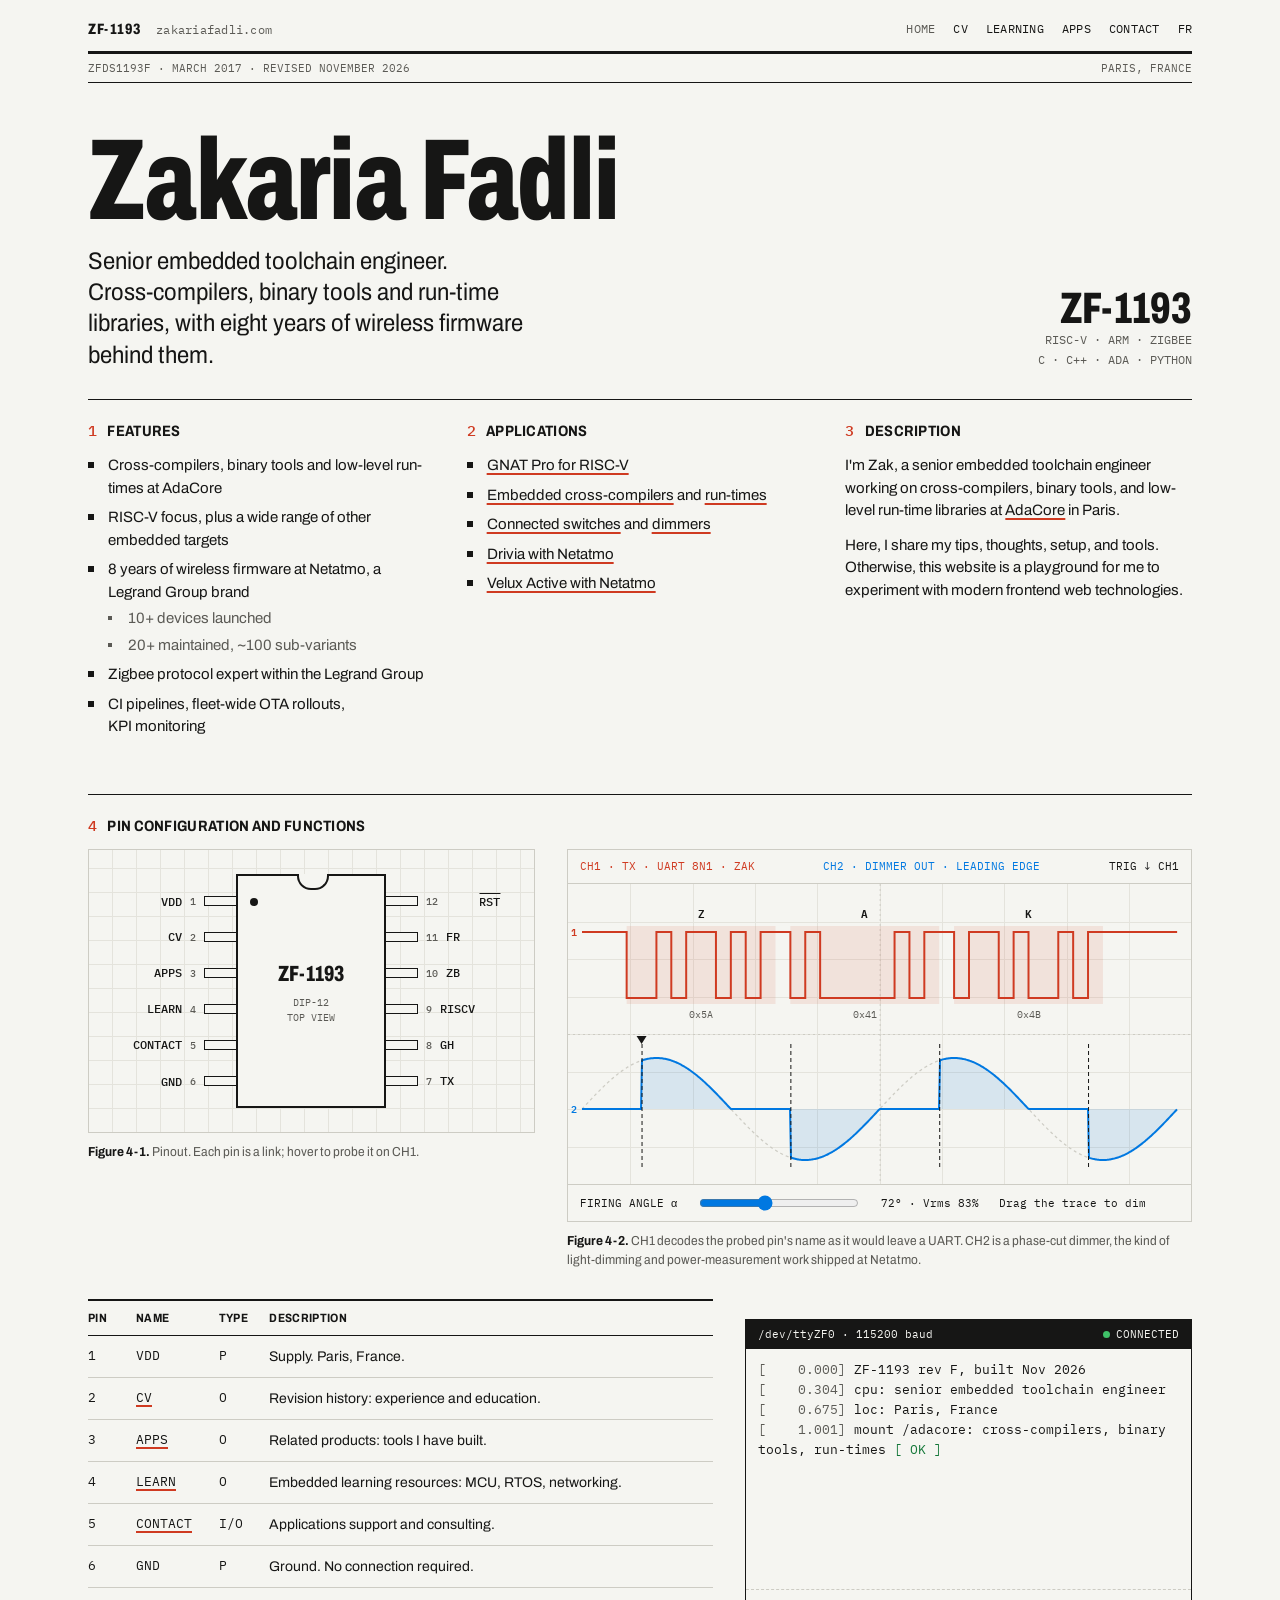
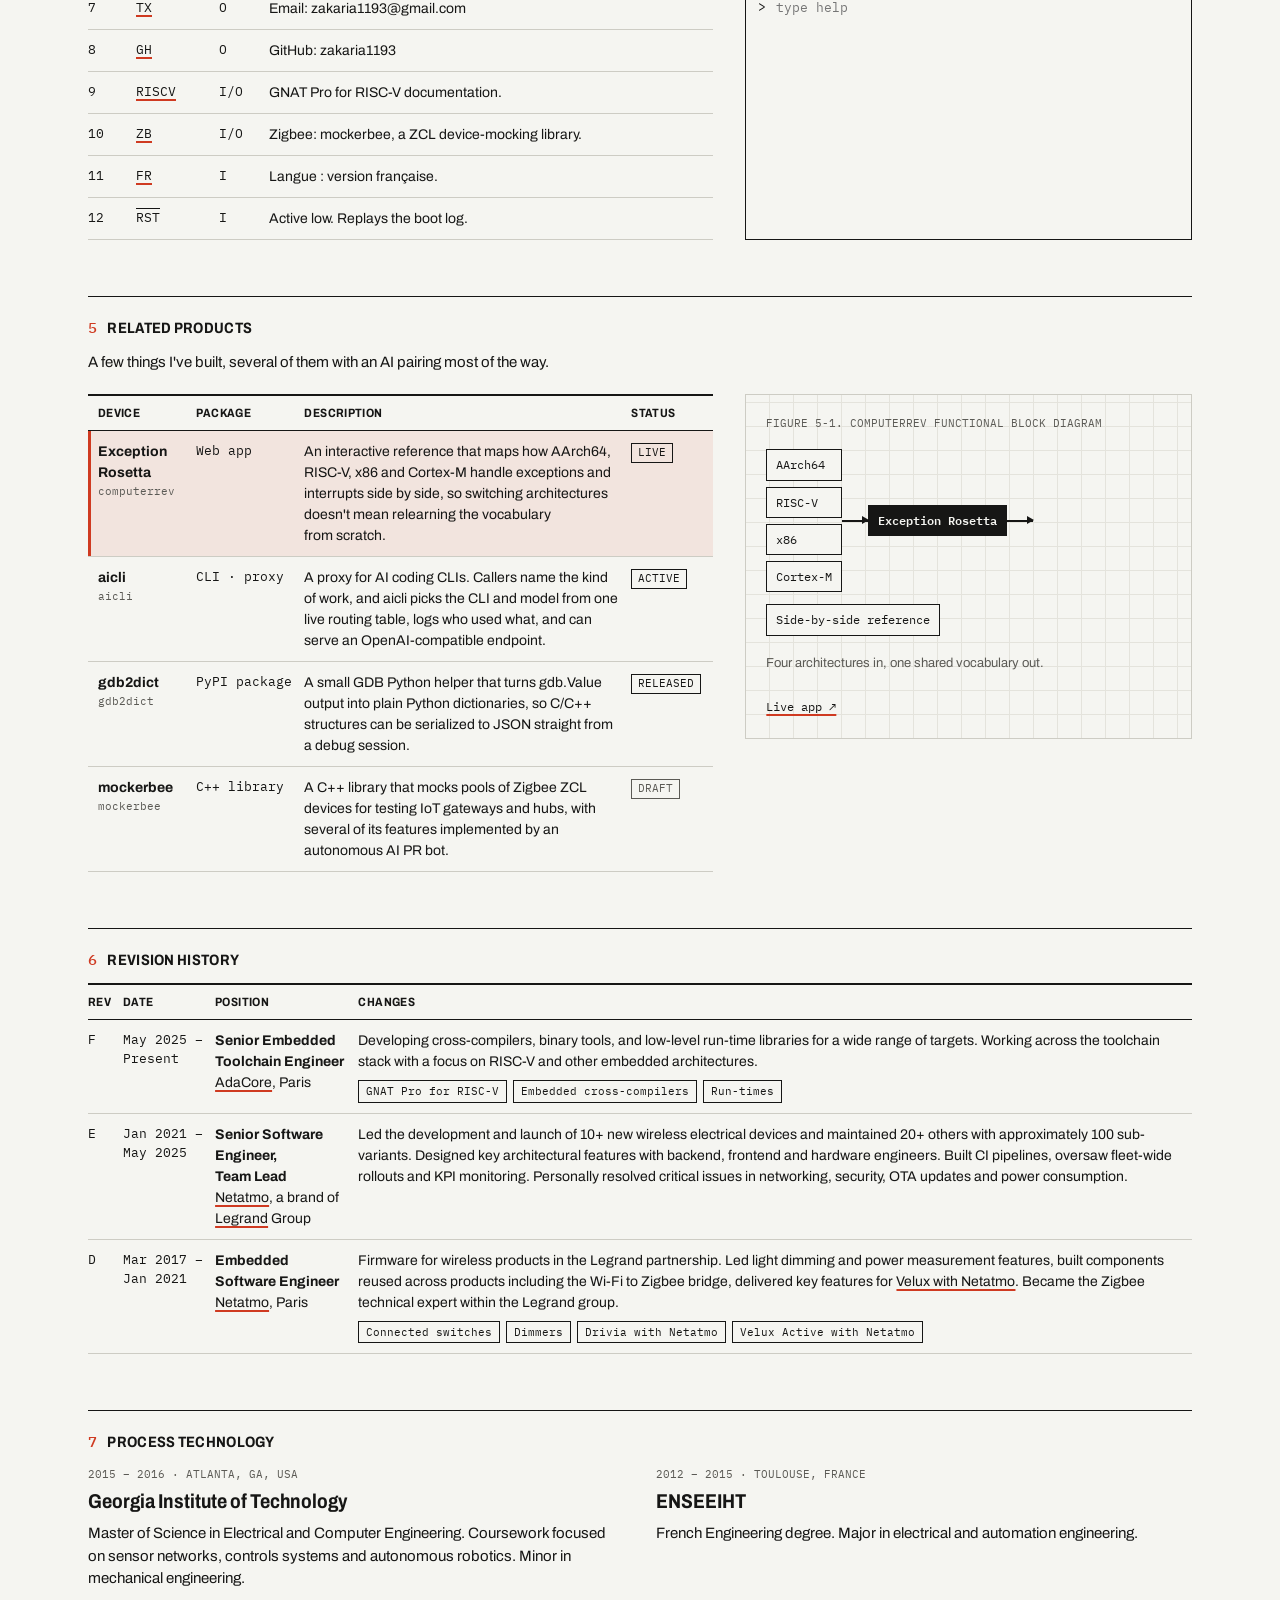
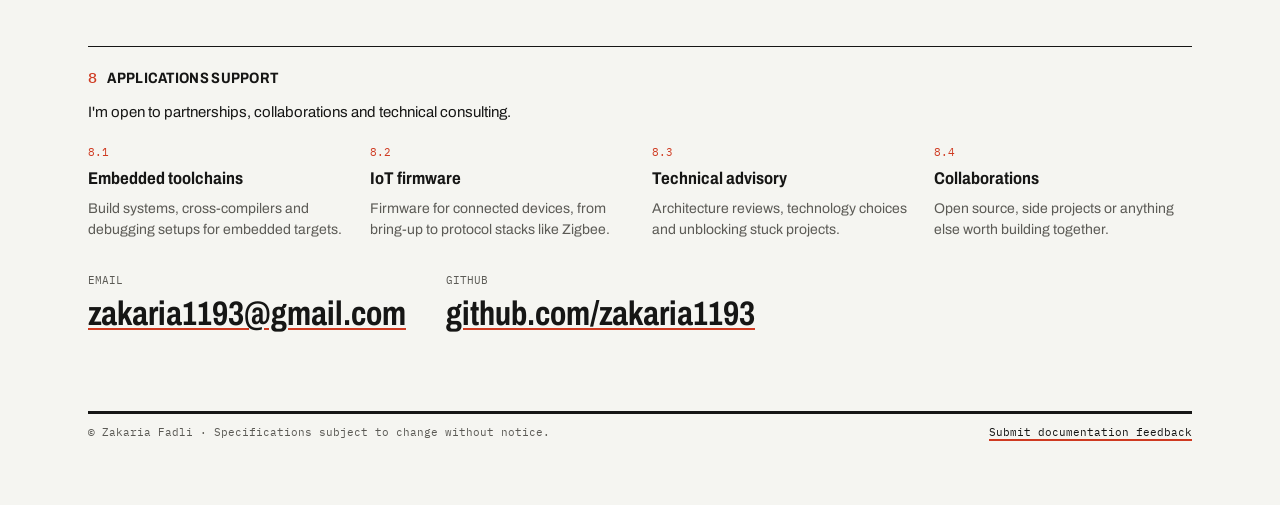
==== commit 068843e5: "Revert "style: restyle site in datasheet look, restore multi-page homepage" This reverts commit 029c" ====
--- a/site/index.html
+++ b/site/index.html
@@ -1,59 +1,394 @@
 <!DOCTYPE html>
 <html lang="en">
 <head>
-  <meta charset="utf-8">
-  <title>Zakaria Fadli</title>
-  <meta name="viewport" content="width=device-width, initial-scale=1">
-  <meta name="description" content="Zakaria Fadli's personal site.">
-  <link rel="alternate" hreflang="en" href="https://zakariafadli.com/">
-  <link rel="alternate" hreflang="fr" href="https://zakariafadli.com/fr/">
-  <link rel="alternate" hreflang="x-default" href="https://zakariafadli.com/">
-  <link rel="preconnect" href="https://fonts.gstatic.com" crossorigin>
-  <link rel="stylesheet" href="https://fonts.googleapis.com/css2?family=Archivo:wdth,wght@62..125,400..800&family=IBM+Plex+Mono:wght@400;500;600&display=swap">
-  <link rel="stylesheet" href="/style.css">
+<meta charset="utf-8">
+<title>Zakaria Fadli · ZF-1193 datasheet</title>
+<meta name="viewport" content="width=device-width, initial-scale=1">
+<meta name="description" content="Zakaria Fadli, senior embedded toolchain engineer. Cross-compilers, binary tools, run-time libraries, Zigbee firmware.">
+<link rel="alternate" hreflang="en" href="https://zakariafadli.com/">
+<link rel="alternate" hreflang="fr" href="https://zakariafadli.com/fr/">
+<link rel="alternate" hreflang="x-default" href="https://zakariafadli.com/">
+<link rel="preconnect" href="https://fonts.gstatic.com" crossorigin>
+<link rel="stylesheet" href="https://fonts.googleapis.com/css2?family=Archivo:wdth,wght@62..125,400..800&family=IBM+Plex+Mono:wght@400;500;600&display=swap">
+<style>
+:root{--paper:#f5f5f1;--ink:#161615;--ink-2:#5b5a55;--hair:#cdccc4;--hair-2:#e4e3dc;--sig:oklch(0.57 0.19 32);--sig-2:oklch(0.57 0.19 250);--sans:"Archivo",system-ui,sans-serif;--mono:"IBM Plex Mono",ui-monospace,monospace;--gut:clamp(20px,4vw,48px)}
+*{box-sizing:border-box}
+html{-webkit-text-size-adjust:100%;scroll-behavior:smooth}
+body{margin:0;background:var(--paper);color:var(--ink);font-family:var(--sans);font-size:16px;line-height:1.5;font-variation-settings:"wdth" 100}
+a{color:var(--ink);text-decoration-color:var(--sig);text-underline-offset:3px;text-decoration-thickness:1.5px}
+a:hover{color:var(--sig)}
+:focus-visible{outline:2px solid var(--sig);outline-offset:2px}
+::selection{background:color-mix(in oklch,var(--sig) 25%,transparent)}
+.sheet{max-width:1200px;margin:0 auto;padding:0 var(--gut) 64px}
+.mono{font-family:var(--mono)}
+.top{display:flex;flex-wrap:wrap;align-items:center;justify-content:space-between;gap:8px 24px;padding:18px 0 10px;font-family:var(--mono);font-size:12px;letter-spacing:.02em;border-bottom:3px solid var(--ink)}
+.top-l{display:flex;gap:16px;align-items:baseline;flex-wrap:wrap}
+.top-l b{font-family:var(--sans);font-size:15px;font-weight:800;font-variation-settings:"wdth" 75;letter-spacing:.04em}
+.top-l span{color:var(--ink-2)}
+.top nav{display:flex;gap:18px;flex-wrap:wrap}
+.top nav a{text-decoration:none;text-transform:uppercase}
+.top nav a:hover{color:var(--sig)}
+.top nav .cur{color:var(--ink-2)}
+.docno{display:flex;justify-content:space-between;flex-wrap:wrap;gap:4px 16px;padding:6px 0;font-family:var(--mono);font-size:11px;color:var(--ink-2);border-bottom:1px solid var(--ink)}
+.title{display:grid;grid-template-columns:minmax(0,1fr) auto;gap:24px;align-items:end;padding:48px 0 28px}
+.title h1{margin:0;font-weight:800;font-size:clamp(48px,9vw,128px);line-height:.86;letter-spacing:-.01em;font-variation-settings:"wdth" 68}
+.title p{margin:16px 0 0;font-size:clamp(18px,2vw,24px);line-height:1.3;max-width:34ch;font-variation-settings:"wdth" 90;text-wrap:pretty}
+.pn{text-align:right;font-family:var(--mono);font-size:12px;line-height:1.7;color:var(--ink-2)}
+.pn b{display:block;color:var(--ink);font-family:var(--sans);font-weight:800;font-size:clamp(28px,4vw,44px);font-variation-settings:"wdth" 70;line-height:1}
+.cols3{display:grid;grid-template-columns:repeat(3,minmax(0,1fr));gap:32px;border-top:1px solid var(--ink);padding-top:20px}
+h2{margin:0 0 12px;font-size:15px;font-weight:700;letter-spacing:.02em;text-transform:uppercase;font-variation-settings:"wdth" 85;display:flex;gap:10px;align-items:baseline}
+h2 .n{font-family:var(--mono);font-weight:500;color:var(--sig)}
+ul.feat{margin:0;padding:0;list-style:none;display:grid;gap:7px;font-size:15px}
+ul.feat li{position:relative;padding-left:20px;text-wrap:pretty}
+ul.feat li::before{content:"";position:absolute;left:0;top:8px;width:6px;height:6px;background:var(--ink)}
+ul.feat ul li::before{background:var(--ink-2);width:4px;height:4px;top:9px}
+ul.feat ul{margin:4px 0 0;padding:0;list-style:none;display:grid;gap:4px;color:var(--ink-2)}
+.desc p{margin:0 0 12px;font-size:15px;text-wrap:pretty}
+.sec{margin-top:56px;border-top:1px solid var(--ink);padding-top:20px}
+.figs{display:grid;grid-template-columns:minmax(0,5fr) minmax(0,7fr);gap:32px}
+.figs.b{grid-template-columns:minmax(0,7fr) minmax(0,5fr)}
+.pintab td:last-child{min-width:18ch}
+figure{margin:0}
+figcaption{font-size:13px;margin-top:10px;color:var(--ink-2);font-variation-settings:"wdth" 90}
+figcaption b{color:var(--ink);font-weight:700}
+.pinout{display:grid;grid-template-columns:minmax(0,1fr) 150px minmax(0,1fr);align-items:stretch;padding:24px 0;border:1px solid var(--hair);background:repeating-linear-gradient(0deg,transparent 0 23px,var(--hair-2) 23px 24px),repeating-linear-gradient(90deg,transparent 0 23px,var(--hair-2) 23px 24px)}
+.pins{display:flex;flex-direction:column;justify-content:space-around;gap:6px;padding:12px 0}
+.pin{display:grid;align-items:center;gap:8px;text-decoration:none;font-family:var(--mono);font-size:12px;height:30px;cursor:pointer;background:none;border:0;padding:0;color:var(--ink);font-weight:500}
+.pins.l .pin{grid-template-columns:minmax(0,1fr) auto 32px}
+.pins.r .pin{grid-template-columns:32px auto minmax(0,1fr)}
+.pins.l .pin .lbl{text-align:right}
+.pin .num{color:var(--ink-2);font-size:10px}
+.pin .leg{height:10px;background:var(--paper);border:1.5px solid var(--ink);position:relative}
+.pins.l .pin .leg{border-right:0}
+.pins.r .pin .leg{border-left:0}
+.pin:hover .leg,.pin.on .leg{background:var(--sig);border-color:var(--sig)}
+.pin:hover .lbl,.pin.on .lbl{color:var(--sig)}
+.ovl{text-decoration:overline}
+.die{border:2px solid var(--ink);background:var(--paper);position:relative;display:flex;flex-direction:column;justify-content:center;align-items:center;gap:4px;text-align:center;padding:16px 8px}
+.die::before{content:"";position:absolute;top:-2px;left:50%;width:28px;height:14px;margin-left:-14px;border:2px solid var(--ink);border-top:0;border-radius:0 0 14px 14px;background:var(--paper)}
+.die::after{content:"";position:absolute;top:22px;left:12px;width:8px;height:8px;border-radius:50%;background:var(--ink)}
+.die b{font-size:22px;font-weight:800;font-variation-settings:"wdth" 70}
+.die span{font-family:var(--mono);font-size:10px;color:var(--ink-2);line-height:1.5}
+.scope{border:1px solid var(--hair);background:var(--paper);position:relative}
+.scope-h{display:flex;justify-content:space-between;flex-wrap:wrap;gap:4px 16px;padding:8px 12px;font-family:var(--mono);font-size:11px;border-bottom:1px solid var(--hair)}
+.scope-h .c1{color:var(--sig)}
+.scope-h .c2{color:var(--sig-2)}
+#scope{display:block;width:100%;height:300px;touch-action:none;cursor:ew-resize}
+.scope-f{display:flex;flex-wrap:wrap;gap:8px 20px;align-items:center;padding:8px 12px;font-family:var(--mono);font-size:11px;border-top:1px solid var(--hair)}
+.scope-f input{accent-color:var(--sig-2);width:160px}
+.scope-f output{min-width:12ch}
+.term{margin-top:20px;border:1px solid var(--ink);font-family:var(--mono);font-size:12.5px;line-height:1.6}
+.term-h{display:flex;justify-content:space-between;padding:6px 12px;background:var(--ink);color:var(--paper);font-size:11px}
+.term-h i{font-style:normal;display:inline-flex;align-items:center;gap:6px}
+.term-h i::before{content:"";width:7px;height:7px;border-radius:50%;background:oklch(0.72 0.17 150)}
+#log{height:240px;overflow:auto;padding:10px 12px;white-space:pre-wrap;word-break:break-word}
+#log .t{color:var(--ink-2)}
+#log .ok{color:oklch(0.5 0.13 150)}
+#log .hl{color:var(--sig)}
+.term form{display:flex;gap:8px;padding:6px 12px 10px;border-top:1px dashed var(--hair)}
+.term input{flex:1;border:0;background:none;font:inherit;color:var(--ink);outline:none;caret-color:var(--sig)}
+table{width:100%;border-collapse:collapse;font-size:14px}
+.tw{overflow-x:auto}
+th{text-align:left;font-weight:700;font-size:12px;text-transform:uppercase;letter-spacing:.03em;font-variation-settings:"wdth" 85;padding:8px 12px 8px 0;border-top:2px solid var(--ink);border-bottom:1px solid var(--ink);white-space:nowrap}
+td{padding:10px 12px 10px 0;border-bottom:1px solid var(--hair);vertical-align:top;text-wrap:pretty}
+td.m{font-family:var(--mono);font-size:12.5px;white-space:nowrap}
+.pintab td:first-child,.pintab th:first-child{width:48px}
+.pintab tr{cursor:default}
+.pintab tr.on td{background:color-mix(in oklch,var(--sig) 9%,transparent)}
+.apps{display:grid;grid-template-columns:minmax(0,7fr) minmax(0,5fr);gap:32px;align-items:start}
+.apps tbody tr{cursor:pointer}
+.apps tbody tr:hover td,.apps tbody tr.on td{background:color-mix(in oklch,var(--sig) 9%,transparent)}
+.apps tbody tr.on td:first-child{box-shadow:inset 3px 0 0 var(--sig)}
+.apps td:first-child{padding-left:10px}
+.apps th:first-child{padding-left:10px}
+.st{display:inline-block;font-family:var(--mono);font-size:10.5px;padding:1px 6px;border:1px solid currentColor;text-transform:uppercase}
+.st.d{color:var(--ink-2)}
+.bd-wrap{position:sticky;top:20px;border:1px solid var(--hair);padding:20px;min-height:260px;background:repeating-linear-gradient(0deg,transparent 0 23px,var(--hair-2) 23px 24px),repeating-linear-gradient(90deg,transparent 0 23px,var(--hair-2) 23px 24px),var(--paper)}
+.bd-t{font-family:var(--mono);font-size:11px;color:var(--ink-2);margin-bottom:18px}
+.bd{display:flex;align-items:center;flex-wrap:wrap;gap:0;row-gap:12px}
+.bd-col{display:flex;flex-direction:column;gap:6px}
+.bd-box{border:1.5px solid var(--ink);background:var(--paper);font-family:var(--mono);font-size:11.5px;padding:6px 9px;white-space:nowrap}
+.bd-box.core{background:var(--ink);color:var(--paper);font-weight:600}
+.bd-box.dim{border-style:dashed;color:var(--ink-2)}
+.bd-ar{width:26px;height:1.5px;background:var(--ink);position:relative;flex:none}
+.bd-ar::after{content:"";position:absolute;right:-1px;top:-4px;border:4.5px solid transparent;border-left:7px solid var(--ink);border-right:0}
+.bd-ar.both::before{content:"";position:absolute;left:-1px;top:-4px;border:4.5px solid transparent;border-right:7px solid var(--ink);border-left:0}
+.bd-note{margin-top:18px;font-size:13px;color:var(--ink-2);text-wrap:pretty}
+.bd-wrap .go{display:inline-flex;gap:14px;margin-top:12px;font-family:var(--mono);font-size:12px}
+.two{display:grid;grid-template-columns:minmax(0,1fr) minmax(0,1fr);gap:32px}
+.chips{display:flex;flex-wrap:wrap;gap:6px;margin-top:8px}
+.chips a{font-family:var(--mono);font-size:11px;padding:2px 7px;border:1px solid var(--ink);text-decoration:none}
+.chips a:hover{background:var(--ink);color:var(--paper)}
+.sup{display:grid;grid-template-columns:repeat(4,minmax(0,1fr));gap:24px;margin-top:8px}
+.sup h3{margin:0 0 6px;font-size:17px;font-weight:700;font-variation-settings:"wdth" 85}
+.sup p{margin:0;font-size:14px;color:var(--ink-2);text-wrap:pretty}
+.sup .k{font-family:var(--mono);font-size:11px;color:var(--sig);display:block;margin-bottom:6px}
+.reach{display:flex;flex-wrap:wrap;gap:12px 40px;margin-top:32px;align-items:baseline}
+.reach a{font-size:clamp(22px,3vw,34px);font-weight:700;font-variation-settings:"wdth" 75;text-decoration-thickness:2px}
+.reach span{font-family:var(--mono);font-size:11px;color:var(--ink-2);display:block}
+.foot{margin-top:72px;border-top:3px solid var(--ink);padding-top:10px;display:flex;justify-content:space-between;flex-wrap:wrap;gap:8px 24px;font-family:var(--mono);font-size:11px;color:var(--ink-2)}
+@media (max-width:1000px){.figs,.figs.b{grid-template-columns:minmax(0,1fr)}}
+@media (max-width:900px){.cols3,.apps,.two{grid-template-columns:minmax(0,1fr)}.sup{grid-template-columns:repeat(2,minmax(0,1fr))}.bd-wrap{position:static}.title{grid-template-columns:minmax(0,1fr)}.pn{text-align:left}}
+@media (max-width:520px){.sup{grid-template-columns:minmax(0,1fr)}.pinout{grid-template-columns:minmax(0,1fr) 96px minmax(0,1fr)}.pins.l .pin{grid-template-columns:1fr auto 24px}.pins.r .pin{grid-template-columns:24px auto 1fr}.pin{font-size:11px}#scope{height:240px}}
+</style>
 </head>
 <body>
-  <header class="site-header">
-    <div class="wrap">
-      <a class="brand" href="/">Zakaria Fadli</a>
-      <nav class="site-nav">
-        <ul>
-          <li><a href="/" aria-current="page">Home</a></li>
-          <li><a href="/cv/">CV</a></li>
-          <li><a href="/learning/">Learning</a></li>
-          <li><a href="/apps/">Apps</a></li>
-          <li><a href="/contact/">Contact</a></li>
-          <li class="lang-toggle">
-            <span aria-current="true">EN</span>
-            <a href="/fr/" hreflang="fr" lang="fr" data-lang="fr">FR</a>
-          </li>
-        </ul>
-      </nav>
-    </div>
-  </header>
-  <main>
-    <div class="wrap">
-      <div class="hero">
-        <div class="hero-text">
-          <h1>Hi!</h1>
-          <p>
-            I'm Zak, a senior embedded toolchain engineer working on cross-compilers, binary tools,
-            and low-level run-time libraries at <a href="https://www.adacore.com/">AdaCore</a> in Paris.<br>
-            Here, I share my tips, thoughts, setup, and tools.<br>
-            Otherwise, this website is a playground for me to experiment with modern frontend web
-            technologies.<br>
-            Checkout <a href="/cv/">my resume</a> for more information.
-          </p>
-        </div>
-        <img class="hero-photo" src="/assets/photo.jpg" alt="Zak" loading="lazy">
-      </div>
-    </div>
-  </main>
-  <footer class="site-footer">
-    <div class="wrap">
-      &copy; Zakaria Fadli
-    </div>
-  </footer>
-  <script src="/lang.js"></script>
+<div class="sheet" id="top">
+<header class="top">
+<div class="top-l"><b>ZF-1193</b><span>zakariafadli.com</span></div>
+<nav aria-label="Primary"><a href="#top" class="cur">Home</a><a href="#rev">CV</a><a href="/learning/">Learning</a><a href="#apps">Apps</a><a href="#support">Contact</a><span class="lang-toggle" style="display:contents"><a href="/fr/" hreflang="fr" lang="fr" data-lang="fr">FR</a></span></nav>
+</header>
+<div class="docno"><span>ZFDS1193F · MARCH 2017 · REVISED NOVEMBER 2026</span><span>PARIS, FRANCE</span></div>
+<section class="title">
+<div><h1>Zakaria Fadli</h1><p>Senior embedded toolchain engineer. Cross-compilers, binary tools and run-time libraries, with eight years of wireless firmware behind them.</p></div>
+<div class="pn"><b>ZF-1193</b>RISC-V · ARM · ZIGBEE<br>C · C++ · ADA · PYTHON</div>
+</section>
+<section class="cols3">
+<div><h2><span class="n">1</span>Features</h2><ul class="feat">
+<li>Cross-compilers, binary tools and low-level run-times at AdaCore</li>
+<li>RISC-V focus, plus a wide range of other embedded targets</li>
+<li>8 years of wireless firmware at Netatmo, a Legrand Group brand<ul><li>10+ devices launched</li><li>20+ maintained, ~100 sub-variants</li></ul></li>
+<li>Zigbee protocol expert within the Legrand Group</li>
+<li>CI pipelines, fleet-wide OTA rollouts, KPI monitoring</li>
+</ul></div>
+<div><h2><span class="n">2</span>Applications</h2><ul class="feat">
+<li><a href="https://docs.adacore.com/gnat_ugx-docs/html/gnat_ugx/gnat_ugx/riscv64-elf_topics_and_tutorials.html">GNAT Pro for RISC-V</a></li>
+<li><a href="https://docs.adacore.com/gnat_ugx-docs/html/gnat_ugx/gnat_ugx.html">Embedded cross-compilers</a> and <a href="https://docs.adacore.com/gnat_ugx-docs/html/gnat_ugx/gnat_ugx/gnat_runtimes.html">run-times</a></li>
+<li><a href="https://www.legrand.us/wiring-devices/smart-lighting/connect-directly-with-netatmo/c/lgnd031005">Connected switches</a> and <a href="https://legrand.us/wiring-devices/designer-switches-and-outlets/radiant-wireless-smart-dimmer-with-netatmo-nickel/p/wnrl63ni">dimmers</a></li>
+<li><a href="https://developer.legrand.com/solutions/electrical-panel-with-netatmo">Drivia with Netatmo</a></li>
+<li><a href="https://velux.co.uk/active">Velux Active with Netatmo</a></li>
+</ul></div>
+<div class="desc"><h2><span class="n">3</span>Description</h2>
+<p>I'm Zak, a senior embedded toolchain engineer working on cross-compilers, binary tools, and low-level run-time libraries at <a href="https://www.adacore.com/">AdaCore</a> in Paris.</p>
+<p>Here, I share my tips, thoughts, setup, and tools. Otherwise, this website is a playground for me to experiment with modern frontend web technologies.</p>
+</div>
+</section>
+<section class="sec">
+<h2><span class="n">4</span>Pin configuration and functions</h2>
+<div class="figs">
+<figure>
+<div class="pinout" id="pinout">
+<div class="pins l" id="pinsL"></div>
+<div class="die"><b>ZF-1193</b><span>DIP-12<br>TOP VIEW</span></div>
+<div class="pins r" id="pinsR"></div>
+</div>
+<figcaption><b>Figure 4-1.</b> Pinout. Each pin is a link; hover to probe it on CH1.</figcaption>
+</figure>
+<figure>
+<div class="scope">
+<div class="scope-h"><span class="c1">CH1 · TX · UART 8N1 · <span id="c1t">ZAK</span></span><span class="c2">CH2 · DIMMER OUT · LEADING EDGE</span><span>TRIG ↓ CH1</span></div>
+<canvas id="scope" aria-label="Oscilloscope: UART frame of the probed pin on channel 1, phase-cut dimmer waveform on channel 2. Drag horizontally to set the firing angle."></canvas>
+<div class="scope-f"><label for="alpha">FIRING ANGLE α</label><input type="range" id="alpha" min="0" max="180" value="72"><output id="aout"></output><span>Drag the trace to dim</span></div>
+</div>
+<figcaption><b>Figure 4-2.</b> CH1 decodes the probed pin's name as it would leave a UART. CH2 is a phase-cut dimmer, the kind of light-dimming and power-measurement work shipped at Netatmo.</figcaption>
+</figure>
+</div>
+<div class="figs b" style="margin-top:28px">
+<div class="tw"><table class="pintab"><thead><tr><th>Pin</th><th>Name</th><th>Type</th><th>Description</th></tr></thead><tbody id="pintab"></tbody></table></div>
+<div class="term">
+<div class="term-h"><span>/dev/ttyZF0 · 115200 baud</span><i>CONNECTED</i></div>
+<div id="log" aria-live="polite"></div>
+<form id="cmd" autocomplete="off"><span class="hl">&gt;</span><input id="cin" aria-label="Serial command" placeholder="type help" spellcheck="false"></form>
+</div>
+</div>
+</section>
+<section class="sec" id="apps">
+<h2><span class="n">5</span>Related products</h2>
+<p style="margin:0 0 20px;max-width:60ch;font-size:15px">A few things I've built, several of them with an AI pairing most of the way.</p>
+<div class="apps">
+<div class="tw"><table><thead><tr><th>Device</th><th>Package</th><th>Description</th><th>Status</th></tr></thead><tbody id="apptab"></tbody></table></div>
+<div class="bd-wrap" aria-live="polite"><div class="bd-t" id="bdt"></div><div class="bd" id="bd"></div><p class="bd-note" id="bdn"></p><div class="go" id="bdg"></div></div>
+</div>
+</section>
+<section class="sec" id="rev">
+<h2><span class="n">6</span>Revision history</h2>
+<div class="tw"><table>
+<thead><tr><th>Rev</th><th>Date</th><th>Position</th><th>Changes</th></tr></thead>
+<tbody>
+<tr><td class="m">F</td><td class="m">May 2025 –<br>Present</td><td><b>Senior Embedded Toolchain Engineer</b><br><a href="https://www.adacore.com/">AdaCore</a>, Paris</td><td>Developing cross-compilers, binary tools, and low-level run-time libraries for a wide range of targets. Working across the toolchain stack with a focus on RISC-V and other embedded architectures.<div class="chips"><a href="https://docs.adacore.com/gnat_ugx-docs/html/gnat_ugx/gnat_ugx/riscv64-elf_topics_and_tutorials.html">GNAT Pro for RISC-V</a><a href="https://docs.adacore.com/gnat_ugx-docs/html/gnat_ugx/gnat_ugx.html">Embedded cross-compilers</a><a href="https://docs.adacore.com/gnat_ugx-docs/html/gnat_ugx/gnat_ugx/gnat_runtimes.html">Run-times</a></div></td></tr>
+<tr><td class="m">E</td><td class="m">Jan 2021 –<br>May 2025</td><td><b>Senior Software Engineer, Team Lead</b><br><a href="https://www.netatmo.com/">Netatmo</a>, a brand of <a href="https://www.legrandgroup.com/">Legrand</a> Group</td><td>Led the development and launch of 10+ new wireless electrical devices and maintained 20+ others with approximately 100 sub-variants. Designed key architectural features with backend, frontend and hardware engineers. Built CI pipelines, oversaw fleet-wide rollouts and KPI monitoring. Personally resolved critical issues in networking, security, OTA updates and power consumption.</td></tr>
+<tr><td class="m">D</td><td class="m">Mar 2017 –<br>Jan 2021</td><td><b>Embedded Software Engineer</b><br><a href="https://www.netatmo.com/">Netatmo</a>, Paris</td><td>Firmware for wireless products in the Legrand partnership. Led light dimming and power measurement features, built components reused across products including the Wi-Fi to Zigbee bridge, delivered key features for <a href="https://www.velux.com/">Velux with Netatmo</a>. Became the Zigbee technical expert within the Legrand group.<div class="chips"><a href="https://www.legrand.us/wiring-devices/smart-lighting/connect-directly-with-netatmo/c/lgnd031005">Connected switches</a><a href="https://legrand.us/wiring-devices/designer-switches-and-outlets/radiant-wireless-smart-dimmer-with-netatmo-nickel/p/wnrl63ni">Dimmers</a><a href="https://developer.legrand.com/solutions/electrical-panel-with-netatmo">Drivia with Netatmo</a><a href="https://velux.co.uk/active">Velux Active with Netatmo</a></div></td></tr>
+</tbody></table></div>
+</section>
+<section class="sec">
+<h2><span class="n">7</span>Process technology</h2>
+<div class="two">
+<div><p class="mono" style="margin:0 0 4px;font-size:11px;color:var(--ink-2)">2015 – 2016 · ATLANTA, GA, USA</p><h3 style="margin:0 0 6px;font-size:20px;font-variation-settings:'wdth' 85">Georgia Institute of Technology</h3><p style="margin:0;font-size:15px">Master of Science in Electrical and Computer Engineering. Coursework focused on sensor networks, controls systems and autonomous robotics. Minor in mechanical engineering.</p></div>
+<div><p class="mono" style="margin:0 0 4px;font-size:11px;color:var(--ink-2)">2012 – 2015 · TOULOUSE, FRANCE</p><h3 style="margin:0 0 6px;font-size:20px;font-variation-settings:'wdth' 85">ENSEEIHT</h3><p style="margin:0;font-size:15px">French Engineering degree. Major in electrical and automation engineering.</p></div>
+</div>
+</section>
+<section class="sec" id="support">
+<h2><span class="n">8</span>Applications support</h2>
+<p style="margin:0 0 20px;max-width:60ch;font-size:15px">I'm open to partnerships, collaborations and technical consulting.</p>
+<div class="sup">
+<div><span class="k">8.1</span><h3>Embedded toolchains</h3><p>Build systems, cross-compilers and debugging setups for embedded targets.</p></div>
+<div><span class="k">8.2</span><h3>IoT firmware</h3><p>Firmware for connected devices, from bring-up to protocol stacks like Zigbee.</p></div>
+<div><span class="k">8.3</span><h3>Technical advisory</h3><p>Architecture reviews, technology choices and unblocking stuck projects.</p></div>
+<div><span class="k">8.4</span><h3>Collaborations</h3><p>Open source, side projects or anything else worth building together.</p></div>
+</div>
+<div class="reach">
+<div><span>EMAIL</span><a href="mailto:zakaria1193@gmail.com">zakaria1193@gmail.com</a></div>
+<div><span>GITHUB</span><a href="https://github.com/zakaria1193">github.com/zakaria1193</a></div>
+</div>
+</section>
+<footer class="foot"><span>© Zakaria Fadli · Specifications subject to change without notice.</span><a href="mailto:zakaria1193@gmail.com?subject=Datasheet%20feedback">Submit documentation feedback</a></footer>
+</div>
+<script>
+const PINS=[
+{n:1,name:'VDD',type:'P',desc:'Supply. Paris, France.'},
+{n:2,name:'CV',type:'O',desc:'Revision history: experience and education.',href:'#rev'},
+{n:3,name:'APPS',type:'O',desc:'Related products: tools I have built.',href:'#apps'},
+{n:4,name:'LEARN',type:'O',desc:'Embedded learning resources: MCU, RTOS, networking.',href:'https://zakariafadli.com/learning/'},
+{n:5,name:'CONTACT',type:'I/O',desc:'Applications support and consulting.',href:'#support'},
+{n:6,name:'GND',type:'P',desc:'Ground. No connection required.'},
+{n:7,name:'TX',type:'O',desc:'Email: zakaria1193@gmail.com',href:'mailto:zakaria1193@gmail.com'},
+{n:8,name:'GH',type:'O',desc:'GitHub: zakaria1193',href:'https://github.com/zakaria1193'},
+{n:9,name:'RISCV',type:'I/O',desc:'GNAT Pro for RISC-V documentation.',href:'https://docs.adacore.com/gnat_ugx-docs/html/gnat_ugx/gnat_ugx/riscv64-elf_topics_and_tutorials.html'},
+{n:10,name:'ZB',type:'I/O',desc:'Zigbee: mockerbee, a ZCL device-mocking library.',href:'https://github.com/zakaria1193/mockerbee'},
+{n:11,name:'FR',type:'I',desc:'Langue : version française.',href:'https://zakariafadli.com/fr/'},
+{n:12,name:'RST',type:'I',desc:'Active low. Replays the boot log.',act:'rst',ovl:true}];
+const APPS=[
+{id:'computerrev',name:'Exception Rosetta',pkg:'Web app',st:'Live',desc:'An interactive reference that maps how AArch64, RISC-V, x86 and Cortex-M handle exceptions and interrupts side by side, so switching architectures doesn\'t mean relearning the vocabulary from scratch.',
+ bd:[[['AArch64'],['RISC-V'],['x86'],['Cortex-M']],'>',[['Exception Rosetta','core']],'>',[['Side-by-side reference']]],note:'Four architectures in, one shared vocabulary out.',links:[['Live app','https://computerrevision.pages.dev']]},
+{id:'aicli',name:'aicli',pkg:'CLI · proxy',st:'Active',desc:'A proxy for AI coding CLIs. Callers name the kind of work, and aicli picks the CLI and model from one live routing table, logs who used what, and can serve an OpenAI-compatible endpoint.',
+ bd:[[['Scripts'],['OpenAI-compatible clients']],'>',[['aicli router','core'],['Routing table'],['Usage log']],'>',[['Claude Code'],['Antigravity'],['More backends','dim']]],note:'Runs the official CLIs under my own login, so a subscription covers far more work than the same money buys at API prices.',links:[['GitHub','https://github.com/zakaria1193/aicli']]},
+{id:'gdb2dict',name:'gdb2dict',pkg:'PyPI package',st:'Released',desc:'A small GDB Python helper that turns gdb.Value output into plain Python dictionaries, so C/C++ structures can be serialized to JSON straight from a debug session.',
+ bd:[[['GDB session']],'>',[['gdb.Value']],'>',[['gdb2dict','core']],'>',[['dict']],'>',[['JSON']]],note:'C/C++ structures out of a live debug session, as data.',links:[['PyPI','https://pypi.org/project/gdb2dict/'],['GitHub','https://github.com/zakaria1193/gdb2dict']]},
+{id:'mockerbee',name:'mockerbee',pkg:'C++ library',st:'Draft',desc:'A C++ library that mocks pools of Zigbee ZCL devices for testing IoT gateways and hubs, with several of its features implemented by an autonomous AI PR bot.',
+ bd:[[['Gateway / hub under test']],'<>',[['Zigbee ZCL']],'<>',[['mockerbee','core'],['Device pool × N','dim']]],note:'Many simulated devices against one real gateway.',links:[['GitHub','https://github.com/zakaria1193/mockerbee']]}];
+
+const $=s=>document.querySelector(s);
+const scope=$('#scope'),ctx=scope.getContext('2d');
+let probe='ZAK',sweepT0=performance.now(),alpha=72*Math.PI/180;
+
+function pinEl(p,side){
+  const el=document.createElement(p.href?'a':'button');
+  el.className='pin';el.dataset.n=p.n;
+  if(p.href){el.href=p.href;if(/^https?:/.test(p.href))el.target='_blank',el.rel='noopener';}
+  else el.type='button';
+  const lbl=`<span class="lbl${p.ovl?' ovl':''}">${p.name}</span>`,num=`<span class="num">${p.n}</span>`,leg='<span class="leg"></span>';
+  el.innerHTML=side==='l'?lbl+num+leg:leg+num+lbl;
+  el.setAttribute('aria-label',`Pin ${p.n}, ${p.name}: ${p.desc}`);
+  el.addEventListener('mouseenter',()=>setProbe(p));
+  el.addEventListener('focus',()=>setProbe(p));
+  el.addEventListener('mouseleave',()=>setProbe(null));
+  el.addEventListener('blur',()=>setProbe(null));
+  if(p.act==='rst')el.addEventListener('click',boot);
+  return el;
+}
+PINS.slice(0,6).forEach(p=>$('#pinsL').appendChild(pinEl(p,'l')));
+PINS.slice(6).reverse().forEach(p=>$('#pinsR').appendChild(pinEl(p,'r')));
+$('#pintab').innerHTML=PINS.map(p=>`<tr data-n="${p.n}"><td class="m">${p.n}</td><td class="m${p.ovl?' ovl':''}">${p.href?`<a href="${p.href}"${/^https?:/.test(p.href)?' target="_blank" rel="noopener"':''}>${p.name}</a>`:p.name}</td><td class="m">${p.type}</td><td>${p.desc}</td></tr>`).join('');
+document.querySelectorAll('#pintab tr').forEach(tr=>{const p=PINS[tr.dataset.n-1];tr.addEventListener('mouseenter',()=>setProbe(p));tr.addEventListener('mouseleave',()=>setProbe(null));});
+
+function setProbe(p){
+  probe=p?p.name:'ZAK';$('#c1t').textContent=probe;sweepT0=performance.now();
+  document.querySelectorAll('.pin,#pintab tr').forEach(e=>e.classList.toggle('on',!!p&&+e.dataset.n===p.n));
+}
+
+function uartBits(s){
+  const b=[],ch=[];for(let i=0;i<3;i++)b.push(1);
+  for(const c of s){const code=c.charCodeAt(0);ch.push({c,code,at:b.length+1});b.push(0);for(let i=0;i<8;i++)b.push((code>>i)&1);b.push(1,1);}
+  const tgt=Math.max(40,b.length+3);while(b.length<tgt)b.push(1);
+  return{b,ch};
+}
+let W=0,H=0;
+function fit(){const r=scope.getBoundingClientRect(),d=devicePixelRatio||1;W=r.width;H=r.height;scope.width=W*d;scope.height=H*d;ctx.setTransform(d,0,0,d,0,0);}
+new ResizeObserver(fit).observe(scope);fit();
+const css=v=>getComputedStyle(document.documentElement).getPropertyValue(v).trim();
+function draw(now){
+  const ink=css('--ink'),ink2=css('--ink-2'),hair=css('--hair'),hair2=css('--hair-2'),sig=css('--sig'),sig2=css('--sig-2');
+  ctx.clearRect(0,0,W,H);
+  ctx.strokeStyle=hair2;ctx.lineWidth=1;
+  for(let i=1;i<10;i++){const x=Math.round(W*i/10)+.5;ctx.beginPath();ctx.moveTo(x,0);ctx.lineTo(x,H);ctx.stroke();}
+  for(let i=1;i<8;i++){const y=Math.round(H*i/8)+.5;ctx.beginPath();ctx.moveTo(0,y);ctx.lineTo(W,y);ctx.stroke();}
+  ctx.strokeStyle=hair;ctx.setLineDash([2,3]);ctx.beginPath();ctx.moveTo(W/2+.5,0);ctx.lineTo(W/2+.5,H);ctx.moveTo(0,H/2+.5);ctx.lineTo(W,H/2+.5);ctx.stroke();ctx.setLineDash([]);
+  const pad=14,{b,ch}=uartBits(probe),bw=(W-pad*2)/b.length;
+  const hiY=H*.16,loY=H*.38,el=(now-sweepT0)/1000,cyc=el%3.2,rev=Math.min(1,cyc/1.1),fade=cyc>2.8?1-(cyc-2.8)/.4:1;
+  ctx.save();ctx.beginPath();ctx.rect(0,0,pad+(W-pad*2)*rev,H*.5);ctx.clip();
+  ctx.globalAlpha=Math.max(.15,fade);
+  ctx.font='600 11px "IBM Plex Mono",monospace';ctx.textAlign='center';
+  for(const c of ch){const x0=pad+c.at*bw,x1=x0+8*bw;
+    ctx.fillStyle=color(sig,.1);ctx.fillRect(x0-bw,hiY-6,x1-x0+2*bw,loY-hiY+12);
+    ctx.fillStyle=ink;ctx.fillText(c.c==='-'?'-':c.c,(x0+x1)/2,hiY-14);
+    ctx.fillStyle=ink2;ctx.font='10px "IBM Plex Mono",monospace';ctx.fillText('0x'+c.code.toString(16).toUpperCase(),(x0+x1)/2,loY+20);ctx.font='600 11px "IBM Plex Mono",monospace';}
+  ctx.strokeStyle=sig;ctx.lineWidth=2;ctx.lineJoin='miter';ctx.beginPath();
+  b.forEach((v,i)=>{const x=pad+i*bw,y=v?hiY:loY;if(i===0)ctx.moveTo(x,y);else ctx.lineTo(x,y);ctx.lineTo(x+bw,y);});ctx.stroke();
+  ctx.restore();
+  ctx.fillStyle=sig;ctx.font='600 10px "IBM Plex Mono",monospace';ctx.textAlign='left';ctx.fillText('1',3,hiY+4);
+  const mid=H*.75,amp=H*.17,periods=2,pw=(W-pad*2)/(periods*2);
+  ctx.strokeStyle=hair;ctx.lineWidth=1.25;ctx.setLineDash([3,3]);ctx.beginPath();
+  for(let x=0;x<=W-pad*2;x++){const th=x/pw*Math.PI;const y=mid-Math.sin(th)*amp;x?ctx.lineTo(pad+x,y):ctx.moveTo(pad+x,y);}ctx.stroke();ctx.setLineDash([]);
+  ctx.fillStyle=color(sig2,.12);ctx.strokeStyle=sig2;ctx.lineWidth=2;
+  ctx.beginPath();ctx.moveTo(pad,mid);
+  for(let x=0;x<=W-pad*2;x++){const th=x/pw*Math.PI,ph=th%Math.PI;const v=ph>=alpha?Math.sin(th):0;ctx.lineTo(pad+x,mid-v*amp);}
+  ctx.lineTo(W-pad,mid);ctx.closePath();ctx.fill();
+  ctx.beginPath();
+  for(let x=0;x<=W-pad*2;x++){const th=x/pw*Math.PI,ph=th%Math.PI;const v=ph>=alpha?Math.sin(th):0;x?ctx.lineTo(pad+x,mid-v*amp):ctx.moveTo(pad+x,mid-v*amp);}ctx.stroke();
+  ctx.strokeStyle=ink;ctx.lineWidth=1;ctx.setLineDash([4,3]);
+  for(let k=0;k<periods*2;k++){const x=pad+(k+alpha/Math.PI)*pw+.5;ctx.beginPath();ctx.moveTo(x,mid-amp-14);ctx.lineTo(x,mid+amp+10);ctx.stroke();}
+  ctx.setLineDash([]);
+  const cx=pad+(alpha/Math.PI)*pw;ctx.fillStyle=ink;ctx.beginPath();ctx.moveTo(cx-5,mid-amp-22);ctx.lineTo(cx+5,mid-amp-22);ctx.lineTo(cx,mid-amp-14);ctx.closePath();ctx.fill();
+  ctx.fillStyle=sig2;ctx.fillText('2',3,mid+4);
+  requestAnimationFrame(draw);
+}
+function color(c,a){return `color-mix(in oklch, ${c} ${a*100}%, transparent)`;}
+requestAnimationFrame(draw);
+function setAlpha(deg){deg=Math.max(0,Math.min(180,deg));alpha=deg*Math.PI/180;$('#alpha').value=Math.round(deg);
+  const r=Math.sqrt(Math.max(0,1-alpha/Math.PI+Math.sin(2*alpha)/(2*Math.PI)));$('#aout').textContent=`${Math.round(deg)}° · Vrms ${Math.round(r*100)}%`;}
+setAlpha(72);
+$('#alpha').addEventListener('input',e=>setAlpha(+e.target.value));
+let drag=false;
+function fromX(e){const r=scope.getBoundingClientRect(),pw=(r.width-28)/4;let x=(e.clientX-r.left-14)%pw;if(x<0)x+=pw;setAlpha(x/pw*180);}
+scope.addEventListener('pointerdown',e=>{drag=true;scope.setPointerCapture(e.pointerId);fromX(e);});
+scope.addEventListener('pointermove',e=>{if(drag)fromX(e);});
+scope.addEventListener('pointerup',()=>drag=false);
+
+const log=$('#log');let bootTimer=null,bootStart=0;
+const BOOT=[
+['ZF-1193 rev F, built Nov 2026'],
+['cpu: senior embedded toolchain engineer'],
+['loc: Paris, France'],
+['mount /adacore: cross-compilers, binary tools, run-times','ok'],
+['arch: riscv64-elf, plus other embedded targets'],
+['mount /netatmo: 2017-2025, 10+ devices launched','ok'],
+['radio: zigbee, group-wide expert (Legrand)'],
+['edu: Georgia Tech MS ECE 2016, ENSEEIHT 2015'],
+['lang: en fr'],
+['status: open to consulting and collaborations','hl'],
+["type 'help' for commands"]];
+function ts(){const s=((performance.now()-bootStart)/1000).toFixed(3);return '['+s.padStart(9,' ')+'] ';}
+function out(text,cls){const line=document.createElement('div');line.innerHTML=`<span class="t">${ts()}</span>${cls==='ok'?esc(text)+' <span class="ok">[ OK ]</span>':cls==='hl'?`<span class="hl">${esc(text)}</span>`:esc(text)}`;log.appendChild(line);log.scrollTop=log.scrollHeight;}
+function esc(s){return s.replace(/[&<>]/g,c=>({'&':'&amp;','<':'&lt;','>':'&gt;'}[c]));}
+function boot(){clearTimeout(bootTimer);log.innerHTML='';bootStart=performance.now();let i=0;
+  const step=()=>{if(i<BOOT.length){out(...BOOT[i++]);bootTimer=setTimeout(step,140+Math.random()*220);}};step();}
+const go=id=>{const el=document.getElementById(id);window.scrollTo({top:el.getBoundingClientRect().top+scrollY-12,behavior:'smooth'});};
+const CMDS={
+help:()=>out('help whoami cv apps contact learning github email fr rst clear'),
+whoami:()=>out('Zakaria Fadli (Zak). Embedded toolchains at AdaCore, Paris.'),
+cv:()=>{out('-> revision history');go('rev');},
+apps:()=>{out('-> related products: '+APPS.map(a=>a.id).join(', '));go('apps');},
+contact:()=>{out('-> zakaria1193@gmail.com');go('support');},
+email:()=>{out('opening mail client');location.href='mailto:zakaria1193@gmail.com';},
+github:()=>{out('-> github.com/zakaria1193');window.open('https://github.com/zakaria1193','_blank','noopener');},
+learning:()=>{out('-> zakariafadli.com/learning');window.open('https://zakariafadli.com/learning/','_blank','noopener');},
+fr:()=>{out('-> zakariafadli.com/fr');window.open('https://zakariafadli.com/fr/','_blank','noopener');},
+rst:boot,clear:()=>log.innerHTML=''};
+$('#cmd').addEventListener('submit',e=>{e.preventDefault();const v=$('#cin').value.trim().toLowerCase();$('#cin').value='';if(!v)return;
+  const line=document.createElement('div');line.innerHTML=`<span class="hl">&gt; ${esc(v)}</span>`;log.appendChild(line);
+  (CMDS[v]||(()=>out(`${v}: command not found. try 'help'`)))();});
+const io=new IntersectionObserver(es=>{if(es[0].isIntersecting){boot();io.disconnect();}});io.observe(log);
+
+$('#apptab').innerHTML=APPS.map((a,i)=>`<tr data-i="${i}" tabindex="0"><td><b>${a.name}</b><div class="mono" style="font-size:11px;color:var(--ink-2)">${a.id}</div></td><td class="m">${a.pkg}</td><td>${a.desc}</td><td><span class="st${a.st==='Draft'?' d':''}">${a.st}</span></td></tr>`).join('');
+function showApp(i){const a=APPS[i];
+  document.querySelectorAll('#apptab tr').forEach(tr=>tr.classList.toggle('on',+tr.dataset.i===i));
+  $('#bdt').textContent=`FIGURE 5-${i+1}. ${a.id.toUpperCase()} FUNCTIONAL BLOCK DIAGRAM`;
+  $('#bd').innerHTML=a.bd.map(c=>c==='>'?'<span class="bd-ar"></span>':c==='<>'?'<span class="bd-ar both"></span>':`<div class="bd-col">${c.map(([t,k])=>`<span class="bd-box${k?' '+k:''}">${t}</span>`).join('')}</div>`).join('');
+  $('#bdn').textContent=a.note;
+  $('#bdg').innerHTML=a.links.map(([t,h])=>`<a href="${h}" target="_blank" rel="noopener">${t} ↗</a>`).join('');}
+document.querySelectorAll('#apptab tr').forEach(tr=>{const i=+tr.dataset.i;tr.addEventListener('mouseenter',()=>showApp(i));tr.addEventListener('focus',()=>showApp(i));tr.addEventListener('click',()=>showApp(i));});
+showApp(0);
+</script>
+<script src="/lang.js"></script>
 </body>
 </html>
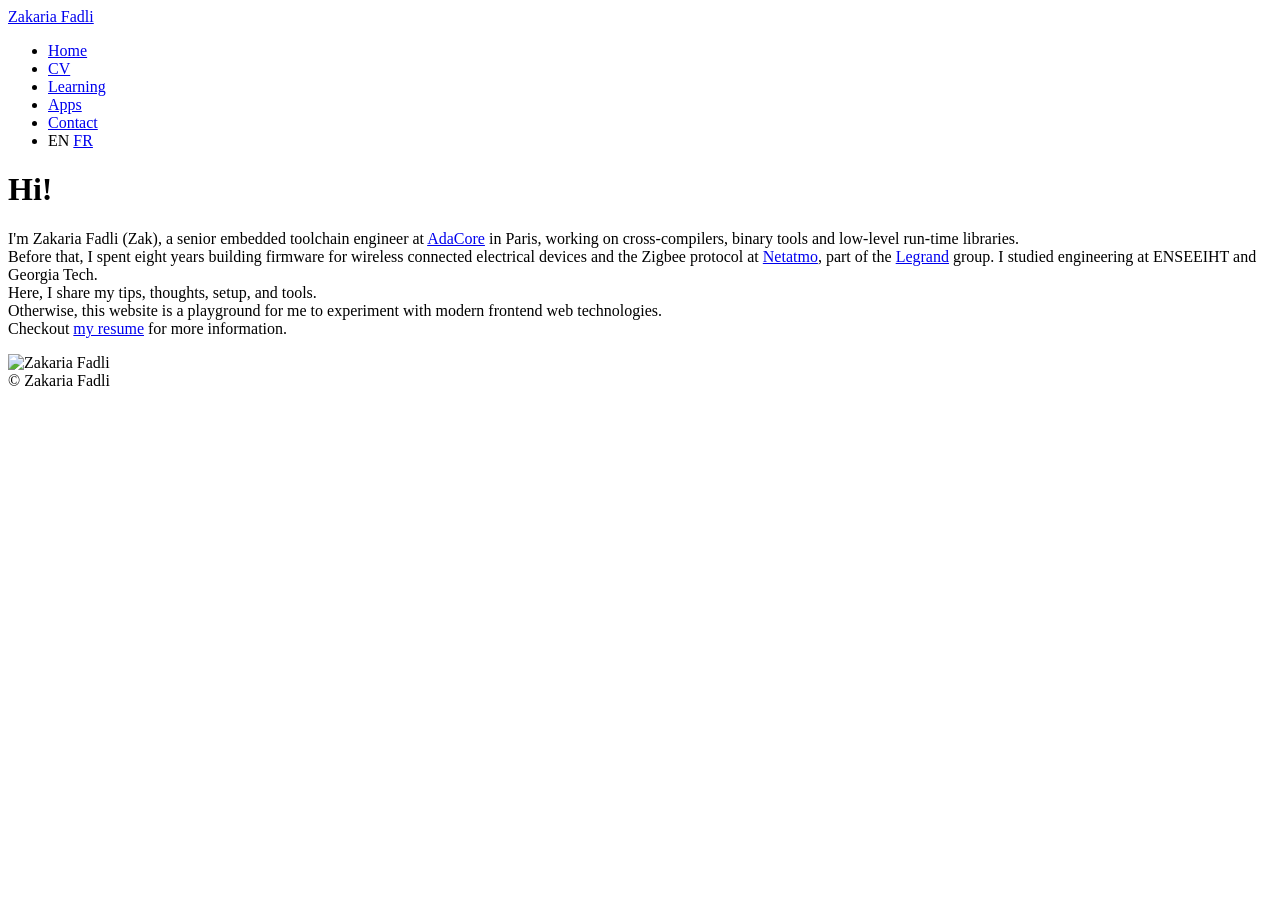
==== commit ef33f8e3: "feat(seo): add on-page SEO, structured data and crawlability to all pages Unique titles/descriptions" ====
--- a/site/index.html
+++ b/site/index.html
@@ -1,394 +1,135 @@
 <!DOCTYPE html>
 <html lang="en">
 <head>
-<meta charset="utf-8">
-<title>Zakaria Fadli · ZF-1193 datasheet</title>
-<meta name="viewport" content="width=device-width, initial-scale=1">
-<meta name="description" content="Zakaria Fadli, senior embedded toolchain engineer. Cross-compilers, binary tools, run-time libraries, Zigbee firmware.">
-<link rel="alternate" hreflang="en" href="https://zakariafadli.com/">
-<link rel="alternate" hreflang="fr" href="https://zakariafadli.com/fr/">
-<link rel="alternate" hreflang="x-default" href="https://zakariafadli.com/">
-<link rel="preconnect" href="https://fonts.gstatic.com" crossorigin>
-<link rel="stylesheet" href="https://fonts.googleapis.com/css2?family=Archivo:wdth,wght@62..125,400..800&family=IBM+Plex+Mono:wght@400;500;600&display=swap">
-<style>
-:root{--paper:#f5f5f1;--ink:#161615;--ink-2:#5b5a55;--hair:#cdccc4;--hair-2:#e4e3dc;--sig:oklch(0.57 0.19 32);--sig-2:oklch(0.57 0.19 250);--sans:"Archivo",system-ui,sans-serif;--mono:"IBM Plex Mono",ui-monospace,monospace;--gut:clamp(20px,4vw,48px)}
-*{box-sizing:border-box}
-html{-webkit-text-size-adjust:100%;scroll-behavior:smooth}
-body{margin:0;background:var(--paper);color:var(--ink);font-family:var(--sans);font-size:16px;line-height:1.5;font-variation-settings:"wdth" 100}
-a{color:var(--ink);text-decoration-color:var(--sig);text-underline-offset:3px;text-decoration-thickness:1.5px}
-a:hover{color:var(--sig)}
-:focus-visible{outline:2px solid var(--sig);outline-offset:2px}
-::selection{background:color-mix(in oklch,var(--sig) 25%,transparent)}
-.sheet{max-width:1200px;margin:0 auto;padding:0 var(--gut) 64px}
-.mono{font-family:var(--mono)}
-.top{display:flex;flex-wrap:wrap;align-items:center;justify-content:space-between;gap:8px 24px;padding:18px 0 10px;font-family:var(--mono);font-size:12px;letter-spacing:.02em;border-bottom:3px solid var(--ink)}
-.top-l{display:flex;gap:16px;align-items:baseline;flex-wrap:wrap}
-.top-l b{font-family:var(--sans);font-size:15px;font-weight:800;font-variation-settings:"wdth" 75;letter-spacing:.04em}
-.top-l span{color:var(--ink-2)}
-.top nav{display:flex;gap:18px;flex-wrap:wrap}
-.top nav a{text-decoration:none;text-transform:uppercase}
-.top nav a:hover{color:var(--sig)}
-.top nav .cur{color:var(--ink-2)}
-.docno{display:flex;justify-content:space-between;flex-wrap:wrap;gap:4px 16px;padding:6px 0;font-family:var(--mono);font-size:11px;color:var(--ink-2);border-bottom:1px solid var(--ink)}
-.title{display:grid;grid-template-columns:minmax(0,1fr) auto;gap:24px;align-items:end;padding:48px 0 28px}
-.title h1{margin:0;font-weight:800;font-size:clamp(48px,9vw,128px);line-height:.86;letter-spacing:-.01em;font-variation-settings:"wdth" 68}
-.title p{margin:16px 0 0;font-size:clamp(18px,2vw,24px);line-height:1.3;max-width:34ch;font-variation-settings:"wdth" 90;text-wrap:pretty}
-.pn{text-align:right;font-family:var(--mono);font-size:12px;line-height:1.7;color:var(--ink-2)}
-.pn b{display:block;color:var(--ink);font-family:var(--sans);font-weight:800;font-size:clamp(28px,4vw,44px);font-variation-settings:"wdth" 70;line-height:1}
-.cols3{display:grid;grid-template-columns:repeat(3,minmax(0,1fr));gap:32px;border-top:1px solid var(--ink);padding-top:20px}
-h2{margin:0 0 12px;font-size:15px;font-weight:700;letter-spacing:.02em;text-transform:uppercase;font-variation-settings:"wdth" 85;display:flex;gap:10px;align-items:baseline}
-h2 .n{font-family:var(--mono);font-weight:500;color:var(--sig)}
-ul.feat{margin:0;padding:0;list-style:none;display:grid;gap:7px;font-size:15px}
-ul.feat li{position:relative;padding-left:20px;text-wrap:pretty}
-ul.feat li::before{content:"";position:absolute;left:0;top:8px;width:6px;height:6px;background:var(--ink)}
-ul.feat ul li::before{background:var(--ink-2);width:4px;height:4px;top:9px}
-ul.feat ul{margin:4px 0 0;padding:0;list-style:none;display:grid;gap:4px;color:var(--ink-2)}
-.desc p{margin:0 0 12px;font-size:15px;text-wrap:pretty}
-.sec{margin-top:56px;border-top:1px solid var(--ink);padding-top:20px}
-.figs{display:grid;grid-template-columns:minmax(0,5fr) minmax(0,7fr);gap:32px}
-.figs.b{grid-template-columns:minmax(0,7fr) minmax(0,5fr)}
-.pintab td:last-child{min-width:18ch}
-figure{margin:0}
-figcaption{font-size:13px;margin-top:10px;color:var(--ink-2);font-variation-settings:"wdth" 90}
-figcaption b{color:var(--ink);font-weight:700}
-.pinout{display:grid;grid-template-columns:minmax(0,1fr) 150px minmax(0,1fr);align-items:stretch;padding:24px 0;border:1px solid var(--hair);background:repeating-linear-gradient(0deg,transparent 0 23px,var(--hair-2) 23px 24px),repeating-linear-gradient(90deg,transparent 0 23px,var(--hair-2) 23px 24px)}
-.pins{display:flex;flex-direction:column;justify-content:space-around;gap:6px;padding:12px 0}
-.pin{display:grid;align-items:center;gap:8px;text-decoration:none;font-family:var(--mono);font-size:12px;height:30px;cursor:pointer;background:none;border:0;padding:0;color:var(--ink);font-weight:500}
-.pins.l .pin{grid-template-columns:minmax(0,1fr) auto 32px}
-.pins.r .pin{grid-template-columns:32px auto minmax(0,1fr)}
-.pins.l .pin .lbl{text-align:right}
-.pin .num{color:var(--ink-2);font-size:10px}
-.pin .leg{height:10px;background:var(--paper);border:1.5px solid var(--ink);position:relative}
-.pins.l .pin .leg{border-right:0}
-.pins.r .pin .leg{border-left:0}
-.pin:hover .leg,.pin.on .leg{background:var(--sig);border-color:var(--sig)}
-.pin:hover .lbl,.pin.on .lbl{color:var(--sig)}
-.ovl{text-decoration:overline}
-.die{border:2px solid var(--ink);background:var(--paper);position:relative;display:flex;flex-direction:column;justify-content:center;align-items:center;gap:4px;text-align:center;padding:16px 8px}
-.die::before{content:"";position:absolute;top:-2px;left:50%;width:28px;height:14px;margin-left:-14px;border:2px solid var(--ink);border-top:0;border-radius:0 0 14px 14px;background:var(--paper)}
-.die::after{content:"";position:absolute;top:22px;left:12px;width:8px;height:8px;border-radius:50%;background:var(--ink)}
-.die b{font-size:22px;font-weight:800;font-variation-settings:"wdth" 70}
-.die span{font-family:var(--mono);font-size:10px;color:var(--ink-2);line-height:1.5}
-.scope{border:1px solid var(--hair);background:var(--paper);position:relative}
-.scope-h{display:flex;justify-content:space-between;flex-wrap:wrap;gap:4px 16px;padding:8px 12px;font-family:var(--mono);font-size:11px;border-bottom:1px solid var(--hair)}
-.scope-h .c1{color:var(--sig)}
-.scope-h .c2{color:var(--sig-2)}
-#scope{display:block;width:100%;height:300px;touch-action:none;cursor:ew-resize}
-.scope-f{display:flex;flex-wrap:wrap;gap:8px 20px;align-items:center;padding:8px 12px;font-family:var(--mono);font-size:11px;border-top:1px solid var(--hair)}
-.scope-f input{accent-color:var(--sig-2);width:160px}
-.scope-f output{min-width:12ch}
-.term{margin-top:20px;border:1px solid var(--ink);font-family:var(--mono);font-size:12.5px;line-height:1.6}
-.term-h{display:flex;justify-content:space-between;padding:6px 12px;background:var(--ink);color:var(--paper);font-size:11px}
-.term-h i{font-style:normal;display:inline-flex;align-items:center;gap:6px}
-.term-h i::before{content:"";width:7px;height:7px;border-radius:50%;background:oklch(0.72 0.17 150)}
-#log{height:240px;overflow:auto;padding:10px 12px;white-space:pre-wrap;word-break:break-word}
-#log .t{color:var(--ink-2)}
-#log .ok{color:oklch(0.5 0.13 150)}
-#log .hl{color:var(--sig)}
-.term form{display:flex;gap:8px;padding:6px 12px 10px;border-top:1px dashed var(--hair)}
-.term input{flex:1;border:0;background:none;font:inherit;color:var(--ink);outline:none;caret-color:var(--sig)}
-table{width:100%;border-collapse:collapse;font-size:14px}
-.tw{overflow-x:auto}
-th{text-align:left;font-weight:700;font-size:12px;text-transform:uppercase;letter-spacing:.03em;font-variation-settings:"wdth" 85;padding:8px 12px 8px 0;border-top:2px solid var(--ink);border-bottom:1px solid var(--ink);white-space:nowrap}
-td{padding:10px 12px 10px 0;border-bottom:1px solid var(--hair);vertical-align:top;text-wrap:pretty}
-td.m{font-family:var(--mono);font-size:12.5px;white-space:nowrap}
-.pintab td:first-child,.pintab th:first-child{width:48px}
-.pintab tr{cursor:default}
-.pintab tr.on td{background:color-mix(in oklch,var(--sig) 9%,transparent)}
-.apps{display:grid;grid-template-columns:minmax(0,7fr) minmax(0,5fr);gap:32px;align-items:start}
-.apps tbody tr{cursor:pointer}
-.apps tbody tr:hover td,.apps tbody tr.on td{background:color-mix(in oklch,var(--sig) 9%,transparent)}
-.apps tbody tr.on td:first-child{box-shadow:inset 3px 0 0 var(--sig)}
-.apps td:first-child{padding-left:10px}
-.apps th:first-child{padding-left:10px}
-.st{display:inline-block;font-family:var(--mono);font-size:10.5px;padding:1px 6px;border:1px solid currentColor;text-transform:uppercase}
-.st.d{color:var(--ink-2)}
-.bd-wrap{position:sticky;top:20px;border:1px solid var(--hair);padding:20px;min-height:260px;background:repeating-linear-gradient(0deg,transparent 0 23px,var(--hair-2) 23px 24px),repeating-linear-gradient(90deg,transparent 0 23px,var(--hair-2) 23px 24px),var(--paper)}
-.bd-t{font-family:var(--mono);font-size:11px;color:var(--ink-2);margin-bottom:18px}
-.bd{display:flex;align-items:center;flex-wrap:wrap;gap:0;row-gap:12px}
-.bd-col{display:flex;flex-direction:column;gap:6px}
-.bd-box{border:1.5px solid var(--ink);background:var(--paper);font-family:var(--mono);font-size:11.5px;padding:6px 9px;white-space:nowrap}
-.bd-box.core{background:var(--ink);color:var(--paper);font-weight:600}
-.bd-box.dim{border-style:dashed;color:var(--ink-2)}
-.bd-ar{width:26px;height:1.5px;background:var(--ink);position:relative;flex:none}
-.bd-ar::after{content:"";position:absolute;right:-1px;top:-4px;border:4.5px solid transparent;border-left:7px solid var(--ink);border-right:0}
-.bd-ar.both::before{content:"";position:absolute;left:-1px;top:-4px;border:4.5px solid transparent;border-right:7px solid var(--ink);border-left:0}
-.bd-note{margin-top:18px;font-size:13px;color:var(--ink-2);text-wrap:pretty}
-.bd-wrap .go{display:inline-flex;gap:14px;margin-top:12px;font-family:var(--mono);font-size:12px}
-.two{display:grid;grid-template-columns:minmax(0,1fr) minmax(0,1fr);gap:32px}
-.chips{display:flex;flex-wrap:wrap;gap:6px;margin-top:8px}
-.chips a{font-family:var(--mono);font-size:11px;padding:2px 7px;border:1px solid var(--ink);text-decoration:none}
-.chips a:hover{background:var(--ink);color:var(--paper)}
-.sup{display:grid;grid-template-columns:repeat(4,minmax(0,1fr));gap:24px;margin-top:8px}
-.sup h3{margin:0 0 6px;font-size:17px;font-weight:700;font-variation-settings:"wdth" 85}
-.sup p{margin:0;font-size:14px;color:var(--ink-2);text-wrap:pretty}
-.sup .k{font-family:var(--mono);font-size:11px;color:var(--sig);display:block;margin-bottom:6px}
-.reach{display:flex;flex-wrap:wrap;gap:12px 40px;margin-top:32px;align-items:baseline}
-.reach a{font-size:clamp(22px,3vw,34px);font-weight:700;font-variation-settings:"wdth" 75;text-decoration-thickness:2px}
-.reach span{font-family:var(--mono);font-size:11px;color:var(--ink-2);display:block}
-.foot{margin-top:72px;border-top:3px solid var(--ink);padding-top:10px;display:flex;justify-content:space-between;flex-wrap:wrap;gap:8px 24px;font-family:var(--mono);font-size:11px;color:var(--ink-2)}
-@media (max-width:1000px){.figs,.figs.b{grid-template-columns:minmax(0,1fr)}}
-@media (max-width:900px){.cols3,.apps,.two{grid-template-columns:minmax(0,1fr)}.sup{grid-template-columns:repeat(2,minmax(0,1fr))}.bd-wrap{position:static}.title{grid-template-columns:minmax(0,1fr)}.pn{text-align:left}}
-@media (max-width:520px){.sup{grid-template-columns:minmax(0,1fr)}.pinout{grid-template-columns:minmax(0,1fr) 96px minmax(0,1fr)}.pins.l .pin{grid-template-columns:1fr auto 24px}.pins.r .pin{grid-template-columns:24px auto 1fr}.pin{font-size:11px}#scope{height:240px}}
-</style>
+  <meta charset="utf-8">
+  <title>Zakaria Fadli – Embedded Toolchain &amp; Firmware Engineer</title>
+  <meta name="viewport" content="width=device-width, initial-scale=1">
+  <meta name="description" content="Zakaria Fadli is a senior embedded toolchain engineer at AdaCore in Paris, previously building connected-device firmware at Netatmo and Legrand.">
+  <link rel="canonical" href="https://zakariafadli.com/">
+  <link rel="alternate" hreflang="en" href="https://zakariafadli.com/">
+  <link rel="alternate" hreflang="fr" href="https://zakariafadli.com/fr/">
+  <link rel="alternate" hreflang="x-default" href="https://zakariafadli.com/">
+  <meta property="og:type" content="profile">
+  <meta property="og:site_name" content="Zakaria Fadli">
+  <meta property="og:title" content="Zakaria Fadli – Embedded Toolchain &amp; Firmware Engineer">
+  <meta property="og:description" content="Senior embedded toolchain engineer at AdaCore in Paris, previously building connected-device firmware at Netatmo and Legrand.">
+  <meta property="og:url" content="https://zakariafadli.com/">
+  <meta property="og:image" content="https://zakariafadli.com/assets/og-card.png">
+  <meta property="og:image:width" content="1200">
+  <meta property="og:image:height" content="630">
+  <meta property="og:image:alt" content="Zakaria Fadli, senior embedded toolchain engineer at AdaCore">
+  <meta property="og:locale" content="en_US">
+  <meta property="og:locale:alternate" content="fr_FR">
+  <meta name="twitter:card" content="summary_large_image">
+  <meta name="twitter:title" content="Zakaria Fadli – Embedded Toolchain &amp; Firmware Engineer">
+  <meta name="twitter:description" content="Senior embedded toolchain engineer at AdaCore in Paris, previously building connected-device firmware at Netatmo and Legrand.">
+  <meta name="twitter:image" content="https://zakariafadli.com/assets/og-card.png">
+  <link rel="preconnect" href="https://fonts.gstatic.com" crossorigin>
+  <link rel="stylesheet" href="https://fonts.googleapis.com/css2?family=Inter:wght@400;500;700&display=swap">
+  <link rel="stylesheet" href="/style.css">
+  <script type="application/ld+json">
+  {
+    "@context": "https://schema.org",
+    "@graph": [
+      {
+        "@type": "Person",
+        "@id": "https://zakariafadli.com/#person",
+        "name": "Zakaria Fadli",
+        "url": "https://zakariafadli.com/",
+        "image": "https://zakariafadli.com/assets/photo.jpg",
+        "jobTitle": "Senior Embedded Toolchain Engineer",
+        "worksFor": {
+          "@type": "Organization",
+          "name": "AdaCore",
+          "url": "https://www.adacore.com/"
+        },
+        "alumniOf": [
+          {
+            "@type": "CollegeOrUniversity",
+            "name": "Georgia Institute of Technology",
+            "url": "https://www.gatech.edu/"
+          },
+          {
+            "@type": "CollegeOrUniversity",
+            "name": "ENSEEIHT"
+          }
+        ],
+        "knowsAbout": [
+          "Embedded toolchains",
+          "Cross-compilers",
+          "RISC-V",
+          "Ada",
+          "C++",
+          "Firmware",
+          "Zigbee",
+          "IoT"
+        ],
+        "address": {
+          "@type": "PostalAddress",
+          "addressLocality": "Paris",
+          "addressCountry": "FR"
+        },
+        "sameAs": ["https://github.com/zakaria1193"]
+      },
+      {
+        "@type": "ProfilePage",
+        "@id": "https://zakariafadli.com/#profilepage",
+        "url": "https://zakariafadli.com/",
+        "name": "Zakaria Fadli – Embedded Toolchain & Firmware Engineer",
+        "inLanguage": "en",
+        "mainEntity": { "@id": "https://zakariafadli.com/#person" }
+      }
+    ]
+  }
+  </script>
 </head>
 <body>
-<div class="sheet" id="top">
-<header class="top">
-<div class="top-l"><b>ZF-1193</b><span>zakariafadli.com</span></div>
-<nav aria-label="Primary"><a href="#top" class="cur">Home</a><a href="#rev">CV</a><a href="/learning/">Learning</a><a href="#apps">Apps</a><a href="#support">Contact</a><span class="lang-toggle" style="display:contents"><a href="/fr/" hreflang="fr" lang="fr" data-lang="fr">FR</a></span></nav>
-</header>
-<div class="docno"><span>ZFDS1193F · MARCH 2017 · REVISED NOVEMBER 2026</span><span>PARIS, FRANCE</span></div>
-<section class="title">
-<div><h1>Zakaria Fadli</h1><p>Senior embedded toolchain engineer. Cross-compilers, binary tools and run-time libraries, with eight years of wireless firmware behind them.</p></div>
-<div class="pn"><b>ZF-1193</b>RISC-V · ARM · ZIGBEE<br>C · C++ · ADA · PYTHON</div>
-</section>
-<section class="cols3">
-<div><h2><span class="n">1</span>Features</h2><ul class="feat">
-<li>Cross-compilers, binary tools and low-level run-times at AdaCore</li>
-<li>RISC-V focus, plus a wide range of other embedded targets</li>
-<li>8 years of wireless firmware at Netatmo, a Legrand Group brand<ul><li>10+ devices launched</li><li>20+ maintained, ~100 sub-variants</li></ul></li>
-<li>Zigbee protocol expert within the Legrand Group</li>
-<li>CI pipelines, fleet-wide OTA rollouts, KPI monitoring</li>
-</ul></div>
-<div><h2><span class="n">2</span>Applications</h2><ul class="feat">
-<li><a href="https://docs.adacore.com/gnat_ugx-docs/html/gnat_ugx/gnat_ugx/riscv64-elf_topics_and_tutorials.html">GNAT Pro for RISC-V</a></li>
-<li><a href="https://docs.adacore.com/gnat_ugx-docs/html/gnat_ugx/gnat_ugx.html">Embedded cross-compilers</a> and <a href="https://docs.adacore.com/gnat_ugx-docs/html/gnat_ugx/gnat_ugx/gnat_runtimes.html">run-times</a></li>
-<li><a href="https://www.legrand.us/wiring-devices/smart-lighting/connect-directly-with-netatmo/c/lgnd031005">Connected switches</a> and <a href="https://legrand.us/wiring-devices/designer-switches-and-outlets/radiant-wireless-smart-dimmer-with-netatmo-nickel/p/wnrl63ni">dimmers</a></li>
-<li><a href="https://developer.legrand.com/solutions/electrical-panel-with-netatmo">Drivia with Netatmo</a></li>
-<li><a href="https://velux.co.uk/active">Velux Active with Netatmo</a></li>
-</ul></div>
-<div class="desc"><h2><span class="n">3</span>Description</h2>
-<p>I'm Zak, a senior embedded toolchain engineer working on cross-compilers, binary tools, and low-level run-time libraries at <a href="https://www.adacore.com/">AdaCore</a> in Paris.</p>
-<p>Here, I share my tips, thoughts, setup, and tools. Otherwise, this website is a playground for me to experiment with modern frontend web technologies.</p>
-</div>
-</section>
-<section class="sec">
-<h2><span class="n">4</span>Pin configuration and functions</h2>
-<div class="figs">
-<figure>
-<div class="pinout" id="pinout">
-<div class="pins l" id="pinsL"></div>
-<div class="die"><b>ZF-1193</b><span>DIP-12<br>TOP VIEW</span></div>
-<div class="pins r" id="pinsR"></div>
-</div>
-<figcaption><b>Figure 4-1.</b> Pinout. Each pin is a link; hover to probe it on CH1.</figcaption>
-</figure>
-<figure>
-<div class="scope">
-<div class="scope-h"><span class="c1">CH1 · TX · UART 8N1 · <span id="c1t">ZAK</span></span><span class="c2">CH2 · DIMMER OUT · LEADING EDGE</span><span>TRIG ↓ CH1</span></div>
-<canvas id="scope" aria-label="Oscilloscope: UART frame of the probed pin on channel 1, phase-cut dimmer waveform on channel 2. Drag horizontally to set the firing angle."></canvas>
-<div class="scope-f"><label for="alpha">FIRING ANGLE α</label><input type="range" id="alpha" min="0" max="180" value="72"><output id="aout"></output><span>Drag the trace to dim</span></div>
-</div>
-<figcaption><b>Figure 4-2.</b> CH1 decodes the probed pin's name as it would leave a UART. CH2 is a phase-cut dimmer, the kind of light-dimming and power-measurement work shipped at Netatmo.</figcaption>
-</figure>
-</div>
-<div class="figs b" style="margin-top:28px">
-<div class="tw"><table class="pintab"><thead><tr><th>Pin</th><th>Name</th><th>Type</th><th>Description</th></tr></thead><tbody id="pintab"></tbody></table></div>
-<div class="term">
-<div class="term-h"><span>/dev/ttyZF0 · 115200 baud</span><i>CONNECTED</i></div>
-<div id="log" aria-live="polite"></div>
-<form id="cmd" autocomplete="off"><span class="hl">&gt;</span><input id="cin" aria-label="Serial command" placeholder="type help" spellcheck="false"></form>
-</div>
-</div>
-</section>
-<section class="sec" id="apps">
-<h2><span class="n">5</span>Related products</h2>
-<p style="margin:0 0 20px;max-width:60ch;font-size:15px">A few things I've built, several of them with an AI pairing most of the way.</p>
-<div class="apps">
-<div class="tw"><table><thead><tr><th>Device</th><th>Package</th><th>Description</th><th>Status</th></tr></thead><tbody id="apptab"></tbody></table></div>
-<div class="bd-wrap" aria-live="polite"><div class="bd-t" id="bdt"></div><div class="bd" id="bd"></div><p class="bd-note" id="bdn"></p><div class="go" id="bdg"></div></div>
-</div>
-</section>
-<section class="sec" id="rev">
-<h2><span class="n">6</span>Revision history</h2>
-<div class="tw"><table>
-<thead><tr><th>Rev</th><th>Date</th><th>Position</th><th>Changes</th></tr></thead>
-<tbody>
-<tr><td class="m">F</td><td class="m">May 2025 –<br>Present</td><td><b>Senior Embedded Toolchain Engineer</b><br><a href="https://www.adacore.com/">AdaCore</a>, Paris</td><td>Developing cross-compilers, binary tools, and low-level run-time libraries for a wide range of targets. Working across the toolchain stack with a focus on RISC-V and other embedded architectures.<div class="chips"><a href="https://docs.adacore.com/gnat_ugx-docs/html/gnat_ugx/gnat_ugx/riscv64-elf_topics_and_tutorials.html">GNAT Pro for RISC-V</a><a href="https://docs.adacore.com/gnat_ugx-docs/html/gnat_ugx/gnat_ugx.html">Embedded cross-compilers</a><a href="https://docs.adacore.com/gnat_ugx-docs/html/gnat_ugx/gnat_ugx/gnat_runtimes.html">Run-times</a></div></td></tr>
-<tr><td class="m">E</td><td class="m">Jan 2021 –<br>May 2025</td><td><b>Senior Software Engineer, Team Lead</b><br><a href="https://www.netatmo.com/">Netatmo</a>, a brand of <a href="https://www.legrandgroup.com/">Legrand</a> Group</td><td>Led the development and launch of 10+ new wireless electrical devices and maintained 20+ others with approximately 100 sub-variants. Designed key architectural features with backend, frontend and hardware engineers. Built CI pipelines, oversaw fleet-wide rollouts and KPI monitoring. Personally resolved critical issues in networking, security, OTA updates and power consumption.</td></tr>
-<tr><td class="m">D</td><td class="m">Mar 2017 –<br>Jan 2021</td><td><b>Embedded Software Engineer</b><br><a href="https://www.netatmo.com/">Netatmo</a>, Paris</td><td>Firmware for wireless products in the Legrand partnership. Led light dimming and power measurement features, built components reused across products including the Wi-Fi to Zigbee bridge, delivered key features for <a href="https://www.velux.com/">Velux with Netatmo</a>. Became the Zigbee technical expert within the Legrand group.<div class="chips"><a href="https://www.legrand.us/wiring-devices/smart-lighting/connect-directly-with-netatmo/c/lgnd031005">Connected switches</a><a href="https://legrand.us/wiring-devices/designer-switches-and-outlets/radiant-wireless-smart-dimmer-with-netatmo-nickel/p/wnrl63ni">Dimmers</a><a href="https://developer.legrand.com/solutions/electrical-panel-with-netatmo">Drivia with Netatmo</a><a href="https://velux.co.uk/active">Velux Active with Netatmo</a></div></td></tr>
-</tbody></table></div>
-</section>
-<section class="sec">
-<h2><span class="n">7</span>Process technology</h2>
-<div class="two">
-<div><p class="mono" style="margin:0 0 4px;font-size:11px;color:var(--ink-2)">2015 – 2016 · ATLANTA, GA, USA</p><h3 style="margin:0 0 6px;font-size:20px;font-variation-settings:'wdth' 85">Georgia Institute of Technology</h3><p style="margin:0;font-size:15px">Master of Science in Electrical and Computer Engineering. Coursework focused on sensor networks, controls systems and autonomous robotics. Minor in mechanical engineering.</p></div>
-<div><p class="mono" style="margin:0 0 4px;font-size:11px;color:var(--ink-2)">2012 – 2015 · TOULOUSE, FRANCE</p><h3 style="margin:0 0 6px;font-size:20px;font-variation-settings:'wdth' 85">ENSEEIHT</h3><p style="margin:0;font-size:15px">French Engineering degree. Major in electrical and automation engineering.</p></div>
-</div>
-</section>
-<section class="sec" id="support">
-<h2><span class="n">8</span>Applications support</h2>
-<p style="margin:0 0 20px;max-width:60ch;font-size:15px">I'm open to partnerships, collaborations and technical consulting.</p>
-<div class="sup">
-<div><span class="k">8.1</span><h3>Embedded toolchains</h3><p>Build systems, cross-compilers and debugging setups for embedded targets.</p></div>
-<div><span class="k">8.2</span><h3>IoT firmware</h3><p>Firmware for connected devices, from bring-up to protocol stacks like Zigbee.</p></div>
-<div><span class="k">8.3</span><h3>Technical advisory</h3><p>Architecture reviews, technology choices and unblocking stuck projects.</p></div>
-<div><span class="k">8.4</span><h3>Collaborations</h3><p>Open source, side projects or anything else worth building together.</p></div>
-</div>
-<div class="reach">
-<div><span>EMAIL</span><a href="mailto:zakaria1193@gmail.com">zakaria1193@gmail.com</a></div>
-<div><span>GITHUB</span><a href="https://github.com/zakaria1193">github.com/zakaria1193</a></div>
-</div>
-</section>
-<footer class="foot"><span>© Zakaria Fadli · Specifications subject to change without notice.</span><a href="mailto:zakaria1193@gmail.com?subject=Datasheet%20feedback">Submit documentation feedback</a></footer>
-</div>
-<script>
-const PINS=[
-{n:1,name:'VDD',type:'P',desc:'Supply. Paris, France.'},
-{n:2,name:'CV',type:'O',desc:'Revision history: experience and education.',href:'#rev'},
-{n:3,name:'APPS',type:'O',desc:'Related products: tools I have built.',href:'#apps'},
-{n:4,name:'LEARN',type:'O',desc:'Embedded learning resources: MCU, RTOS, networking.',href:'https://zakariafadli.com/learning/'},
-{n:5,name:'CONTACT',type:'I/O',desc:'Applications support and consulting.',href:'#support'},
-{n:6,name:'GND',type:'P',desc:'Ground. No connection required.'},
-{n:7,name:'TX',type:'O',desc:'Email: zakaria1193@gmail.com',href:'mailto:zakaria1193@gmail.com'},
-{n:8,name:'GH',type:'O',desc:'GitHub: zakaria1193',href:'https://github.com/zakaria1193'},
-{n:9,name:'RISCV',type:'I/O',desc:'GNAT Pro for RISC-V documentation.',href:'https://docs.adacore.com/gnat_ugx-docs/html/gnat_ugx/gnat_ugx/riscv64-elf_topics_and_tutorials.html'},
-{n:10,name:'ZB',type:'I/O',desc:'Zigbee: mockerbee, a ZCL device-mocking library.',href:'https://github.com/zakaria1193/mockerbee'},
-{n:11,name:'FR',type:'I',desc:'Langue : version française.',href:'https://zakariafadli.com/fr/'},
-{n:12,name:'RST',type:'I',desc:'Active low. Replays the boot log.',act:'rst',ovl:true}];
-const APPS=[
-{id:'computerrev',name:'Exception Rosetta',pkg:'Web app',st:'Live',desc:'An interactive reference that maps how AArch64, RISC-V, x86 and Cortex-M handle exceptions and interrupts side by side, so switching architectures doesn\'t mean relearning the vocabulary from scratch.',
- bd:[[['AArch64'],['RISC-V'],['x86'],['Cortex-M']],'>',[['Exception Rosetta','core']],'>',[['Side-by-side reference']]],note:'Four architectures in, one shared vocabulary out.',links:[['Live app','https://computerrevision.pages.dev']]},
-{id:'aicli',name:'aicli',pkg:'CLI · proxy',st:'Active',desc:'A proxy for AI coding CLIs. Callers name the kind of work, and aicli picks the CLI and model from one live routing table, logs who used what, and can serve an OpenAI-compatible endpoint.',
- bd:[[['Scripts'],['OpenAI-compatible clients']],'>',[['aicli router','core'],['Routing table'],['Usage log']],'>',[['Claude Code'],['Antigravity'],['More backends','dim']]],note:'Runs the official CLIs under my own login, so a subscription covers far more work than the same money buys at API prices.',links:[['GitHub','https://github.com/zakaria1193/aicli']]},
-{id:'gdb2dict',name:'gdb2dict',pkg:'PyPI package',st:'Released',desc:'A small GDB Python helper that turns gdb.Value output into plain Python dictionaries, so C/C++ structures can be serialized to JSON straight from a debug session.',
- bd:[[['GDB session']],'>',[['gdb.Value']],'>',[['gdb2dict','core']],'>',[['dict']],'>',[['JSON']]],note:'C/C++ structures out of a live debug session, as data.',links:[['PyPI','https://pypi.org/project/gdb2dict/'],['GitHub','https://github.com/zakaria1193/gdb2dict']]},
-{id:'mockerbee',name:'mockerbee',pkg:'C++ library',st:'Draft',desc:'A C++ library that mocks pools of Zigbee ZCL devices for testing IoT gateways and hubs, with several of its features implemented by an autonomous AI PR bot.',
- bd:[[['Gateway / hub under test']],'<>',[['Zigbee ZCL']],'<>',[['mockerbee','core'],['Device pool × N','dim']]],note:'Many simulated devices against one real gateway.',links:[['GitHub','https://github.com/zakaria1193/mockerbee']]}];
-
-const $=s=>document.querySelector(s);
-const scope=$('#scope'),ctx=scope.getContext('2d');
-let probe='ZAK',sweepT0=performance.now(),alpha=72*Math.PI/180;
-
-function pinEl(p,side){
-  const el=document.createElement(p.href?'a':'button');
-  el.className='pin';el.dataset.n=p.n;
-  if(p.href){el.href=p.href;if(/^https?:/.test(p.href))el.target='_blank',el.rel='noopener';}
-  else el.type='button';
-  const lbl=`<span class="lbl${p.ovl?' ovl':''}">${p.name}</span>`,num=`<span class="num">${p.n}</span>`,leg='<span class="leg"></span>';
-  el.innerHTML=side==='l'?lbl+num+leg:leg+num+lbl;
-  el.setAttribute('aria-label',`Pin ${p.n}, ${p.name}: ${p.desc}`);
-  el.addEventListener('mouseenter',()=>setProbe(p));
-  el.addEventListener('focus',()=>setProbe(p));
-  el.addEventListener('mouseleave',()=>setProbe(null));
-  el.addEventListener('blur',()=>setProbe(null));
-  if(p.act==='rst')el.addEventListener('click',boot);
-  return el;
-}
-PINS.slice(0,6).forEach(p=>$('#pinsL').appendChild(pinEl(p,'l')));
-PINS.slice(6).reverse().forEach(p=>$('#pinsR').appendChild(pinEl(p,'r')));
-$('#pintab').innerHTML=PINS.map(p=>`<tr data-n="${p.n}"><td class="m">${p.n}</td><td class="m${p.ovl?' ovl':''}">${p.href?`<a href="${p.href}"${/^https?:/.test(p.href)?' target="_blank" rel="noopener"':''}>${p.name}</a>`:p.name}</td><td class="m">${p.type}</td><td>${p.desc}</td></tr>`).join('');
-document.querySelectorAll('#pintab tr').forEach(tr=>{const p=PINS[tr.dataset.n-1];tr.addEventListener('mouseenter',()=>setProbe(p));tr.addEventListener('mouseleave',()=>setProbe(null));});
-
-function setProbe(p){
-  probe=p?p.name:'ZAK';$('#c1t').textContent=probe;sweepT0=performance.now();
-  document.querySelectorAll('.pin,#pintab tr').forEach(e=>e.classList.toggle('on',!!p&&+e.dataset.n===p.n));
-}
-
-function uartBits(s){
-  const b=[],ch=[];for(let i=0;i<3;i++)b.push(1);
-  for(const c of s){const code=c.charCodeAt(0);ch.push({c,code,at:b.length+1});b.push(0);for(let i=0;i<8;i++)b.push((code>>i)&1);b.push(1,1);}
-  const tgt=Math.max(40,b.length+3);while(b.length<tgt)b.push(1);
-  return{b,ch};
-}
-let W=0,H=0;
-function fit(){const r=scope.getBoundingClientRect(),d=devicePixelRatio||1;W=r.width;H=r.height;scope.width=W*d;scope.height=H*d;ctx.setTransform(d,0,0,d,0,0);}
-new ResizeObserver(fit).observe(scope);fit();
-const css=v=>getComputedStyle(document.documentElement).getPropertyValue(v).trim();
-function draw(now){
-  const ink=css('--ink'),ink2=css('--ink-2'),hair=css('--hair'),hair2=css('--hair-2'),sig=css('--sig'),sig2=css('--sig-2');
-  ctx.clearRect(0,0,W,H);
-  ctx.strokeStyle=hair2;ctx.lineWidth=1;
-  for(let i=1;i<10;i++){const x=Math.round(W*i/10)+.5;ctx.beginPath();ctx.moveTo(x,0);ctx.lineTo(x,H);ctx.stroke();}
-  for(let i=1;i<8;i++){const y=Math.round(H*i/8)+.5;ctx.beginPath();ctx.moveTo(0,y);ctx.lineTo(W,y);ctx.stroke();}
-  ctx.strokeStyle=hair;ctx.setLineDash([2,3]);ctx.beginPath();ctx.moveTo(W/2+.5,0);ctx.lineTo(W/2+.5,H);ctx.moveTo(0,H/2+.5);ctx.lineTo(W,H/2+.5);ctx.stroke();ctx.setLineDash([]);
-  const pad=14,{b,ch}=uartBits(probe),bw=(W-pad*2)/b.length;
-  const hiY=H*.16,loY=H*.38,el=(now-sweepT0)/1000,cyc=el%3.2,rev=Math.min(1,cyc/1.1),fade=cyc>2.8?1-(cyc-2.8)/.4:1;
-  ctx.save();ctx.beginPath();ctx.rect(0,0,pad+(W-pad*2)*rev,H*.5);ctx.clip();
-  ctx.globalAlpha=Math.max(.15,fade);
-  ctx.font='600 11px "IBM Plex Mono",monospace';ctx.textAlign='center';
-  for(const c of ch){const x0=pad+c.at*bw,x1=x0+8*bw;
-    ctx.fillStyle=color(sig,.1);ctx.fillRect(x0-bw,hiY-6,x1-x0+2*bw,loY-hiY+12);
-    ctx.fillStyle=ink;ctx.fillText(c.c==='-'?'-':c.c,(x0+x1)/2,hiY-14);
-    ctx.fillStyle=ink2;ctx.font='10px "IBM Plex Mono",monospace';ctx.fillText('0x'+c.code.toString(16).toUpperCase(),(x0+x1)/2,loY+20);ctx.font='600 11px "IBM Plex Mono",monospace';}
-  ctx.strokeStyle=sig;ctx.lineWidth=2;ctx.lineJoin='miter';ctx.beginPath();
-  b.forEach((v,i)=>{const x=pad+i*bw,y=v?hiY:loY;if(i===0)ctx.moveTo(x,y);else ctx.lineTo(x,y);ctx.lineTo(x+bw,y);});ctx.stroke();
-  ctx.restore();
-  ctx.fillStyle=sig;ctx.font='600 10px "IBM Plex Mono",monospace';ctx.textAlign='left';ctx.fillText('1',3,hiY+4);
-  const mid=H*.75,amp=H*.17,periods=2,pw=(W-pad*2)/(periods*2);
-  ctx.strokeStyle=hair;ctx.lineWidth=1.25;ctx.setLineDash([3,3]);ctx.beginPath();
-  for(let x=0;x<=W-pad*2;x++){const th=x/pw*Math.PI;const y=mid-Math.sin(th)*amp;x?ctx.lineTo(pad+x,y):ctx.moveTo(pad+x,y);}ctx.stroke();ctx.setLineDash([]);
-  ctx.fillStyle=color(sig2,.12);ctx.strokeStyle=sig2;ctx.lineWidth=2;
-  ctx.beginPath();ctx.moveTo(pad,mid);
-  for(let x=0;x<=W-pad*2;x++){const th=x/pw*Math.PI,ph=th%Math.PI;const v=ph>=alpha?Math.sin(th):0;ctx.lineTo(pad+x,mid-v*amp);}
-  ctx.lineTo(W-pad,mid);ctx.closePath();ctx.fill();
-  ctx.beginPath();
-  for(let x=0;x<=W-pad*2;x++){const th=x/pw*Math.PI,ph=th%Math.PI;const v=ph>=alpha?Math.sin(th):0;x?ctx.lineTo(pad+x,mid-v*amp):ctx.moveTo(pad+x,mid-v*amp);}ctx.stroke();
-  ctx.strokeStyle=ink;ctx.lineWidth=1;ctx.setLineDash([4,3]);
-  for(let k=0;k<periods*2;k++){const x=pad+(k+alpha/Math.PI)*pw+.5;ctx.beginPath();ctx.moveTo(x,mid-amp-14);ctx.lineTo(x,mid+amp+10);ctx.stroke();}
-  ctx.setLineDash([]);
-  const cx=pad+(alpha/Math.PI)*pw;ctx.fillStyle=ink;ctx.beginPath();ctx.moveTo(cx-5,mid-amp-22);ctx.lineTo(cx+5,mid-amp-22);ctx.lineTo(cx,mid-amp-14);ctx.closePath();ctx.fill();
-  ctx.fillStyle=sig2;ctx.fillText('2',3,mid+4);
-  requestAnimationFrame(draw);
-}
-function color(c,a){return `color-mix(in oklch, ${c} ${a*100}%, transparent)`;}
-requestAnimationFrame(draw);
-function setAlpha(deg){deg=Math.max(0,Math.min(180,deg));alpha=deg*Math.PI/180;$('#alpha').value=Math.round(deg);
-  const r=Math.sqrt(Math.max(0,1-alpha/Math.PI+Math.sin(2*alpha)/(2*Math.PI)));$('#aout').textContent=`${Math.round(deg)}° · Vrms ${Math.round(r*100)}%`;}
-setAlpha(72);
-$('#alpha').addEventListener('input',e=>setAlpha(+e.target.value));
-let drag=false;
-function fromX(e){const r=scope.getBoundingClientRect(),pw=(r.width-28)/4;let x=(e.clientX-r.left-14)%pw;if(x<0)x+=pw;setAlpha(x/pw*180);}
-scope.addEventListener('pointerdown',e=>{drag=true;scope.setPointerCapture(e.pointerId);fromX(e);});
-scope.addEventListener('pointermove',e=>{if(drag)fromX(e);});
-scope.addEventListener('pointerup',()=>drag=false);
-
-const log=$('#log');let bootTimer=null,bootStart=0;
-const BOOT=[
-['ZF-1193 rev F, built Nov 2026'],
-['cpu: senior embedded toolchain engineer'],
-['loc: Paris, France'],
-['mount /adacore: cross-compilers, binary tools, run-times','ok'],
-['arch: riscv64-elf, plus other embedded targets'],
-['mount /netatmo: 2017-2025, 10+ devices launched','ok'],
-['radio: zigbee, group-wide expert (Legrand)'],
-['edu: Georgia Tech MS ECE 2016, ENSEEIHT 2015'],
-['lang: en fr'],
-['status: open to consulting and collaborations','hl'],
-["type 'help' for commands"]];
-function ts(){const s=((performance.now()-bootStart)/1000).toFixed(3);return '['+s.padStart(9,' ')+'] ';}
-function out(text,cls){const line=document.createElement('div');line.innerHTML=`<span class="t">${ts()}</span>${cls==='ok'?esc(text)+' <span class="ok">[ OK ]</span>':cls==='hl'?`<span class="hl">${esc(text)}</span>`:esc(text)}`;log.appendChild(line);log.scrollTop=log.scrollHeight;}
-function esc(s){return s.replace(/[&<>]/g,c=>({'&':'&amp;','<':'&lt;','>':'&gt;'}[c]));}
-function boot(){clearTimeout(bootTimer);log.innerHTML='';bootStart=performance.now();let i=0;
-  const step=()=>{if(i<BOOT.length){out(...BOOT[i++]);bootTimer=setTimeout(step,140+Math.random()*220);}};step();}
-const go=id=>{const el=document.getElementById(id);window.scrollTo({top:el.getBoundingClientRect().top+scrollY-12,behavior:'smooth'});};
-const CMDS={
-help:()=>out('help whoami cv apps contact learning github email fr rst clear'),
-whoami:()=>out('Zakaria Fadli (Zak). Embedded toolchains at AdaCore, Paris.'),
-cv:()=>{out('-> revision history');go('rev');},
-apps:()=>{out('-> related products: '+APPS.map(a=>a.id).join(', '));go('apps');},
-contact:()=>{out('-> zakaria1193@gmail.com');go('support');},
-email:()=>{out('opening mail client');location.href='mailto:zakaria1193@gmail.com';},
-github:()=>{out('-> github.com/zakaria1193');window.open('https://github.com/zakaria1193','_blank','noopener');},
-learning:()=>{out('-> zakariafadli.com/learning');window.open('https://zakariafadli.com/learning/','_blank','noopener');},
-fr:()=>{out('-> zakariafadli.com/fr');window.open('https://zakariafadli.com/fr/','_blank','noopener');},
-rst:boot,clear:()=>log.innerHTML=''};
-$('#cmd').addEventListener('submit',e=>{e.preventDefault();const v=$('#cin').value.trim().toLowerCase();$('#cin').value='';if(!v)return;
-  const line=document.createElement('div');line.innerHTML=`<span class="hl">&gt; ${esc(v)}</span>`;log.appendChild(line);
-  (CMDS[v]||(()=>out(`${v}: command not found. try 'help'`)))();});
-const io=new IntersectionObserver(es=>{if(es[0].isIntersecting){boot();io.disconnect();}});io.observe(log);
-
-$('#apptab').innerHTML=APPS.map((a,i)=>`<tr data-i="${i}" tabindex="0"><td><b>${a.name}</b><div class="mono" style="font-size:11px;color:var(--ink-2)">${a.id}</div></td><td class="m">${a.pkg}</td><td>${a.desc}</td><td><span class="st${a.st==='Draft'?' d':''}">${a.st}</span></td></tr>`).join('');
-function showApp(i){const a=APPS[i];
-  document.querySelectorAll('#apptab tr').forEach(tr=>tr.classList.toggle('on',+tr.dataset.i===i));
-  $('#bdt').textContent=`FIGURE 5-${i+1}. ${a.id.toUpperCase()} FUNCTIONAL BLOCK DIAGRAM`;
-  $('#bd').innerHTML=a.bd.map(c=>c==='>'?'<span class="bd-ar"></span>':c==='<>'?'<span class="bd-ar both"></span>':`<div class="bd-col">${c.map(([t,k])=>`<span class="bd-box${k?' '+k:''}">${t}</span>`).join('')}</div>`).join('');
-  $('#bdn').textContent=a.note;
-  $('#bdg').innerHTML=a.links.map(([t,h])=>`<a href="${h}" target="_blank" rel="noopener">${t} ↗</a>`).join('');}
-document.querySelectorAll('#apptab tr').forEach(tr=>{const i=+tr.dataset.i;tr.addEventListener('mouseenter',()=>showApp(i));tr.addEventListener('focus',()=>showApp(i));tr.addEventListener('click',()=>showApp(i));});
-showApp(0);
-</script>
-<script src="/lang.js"></script>
+  <header class="site-header">
+    <div class="wrap">
+      <a class="brand" href="/">Zakaria Fadli</a>
+      <nav class="site-nav">
+        <ul>
+          <li><a href="/" aria-current="page">Home</a></li>
+          <li><a href="/cv/">CV</a></li>
+          <li><a href="/learning/">Learning</a></li>
+          <li><a href="/apps/">Apps</a></li>
+          <li><a href="/contact/">Contact</a></li>
+          <li class="lang-toggle">
+            <span aria-current="true">EN</span>
+            <a href="/fr/" hreflang="fr" lang="fr" data-lang="fr">FR</a>
+          </li>
+        </ul>
+      </nav>
+    </div>
+  </header>
+  <main>
+    <div class="wrap">
+      <div class="hero">
+        <div class="hero-text">
+          <h1>Hi!</h1>
+          <p>
+            I'm Zakaria Fadli (Zak), a senior embedded toolchain engineer at
+            <a href="https://www.adacore.com/">AdaCore</a> in Paris, working on cross-compilers, binary
+            tools and low-level run-time libraries.<br>
+            Before that, I spent eight years building firmware for wireless connected electrical
+            devices and the Zigbee protocol at <a href="https://www.netatmo.com/">Netatmo</a>, part of
+            the <a href="https://www.legrandgroup.com/">Legrand</a> group. I studied engineering at
+            ENSEEIHT and Georgia Tech.<br>
+            Here, I share my tips, thoughts, setup, and tools.<br>
+            Otherwise, this website is a playground for me to experiment with modern frontend web
+            technologies.<br>
+            Checkout <a href="/cv/">my resume</a> for more information.
+          </p>
+        </div>
+        <img class="hero-photo" src="/assets/photo.jpg" alt="Zakaria Fadli" loading="lazy">
+      </div>
+    </div>
+  </main>
+  <footer class="site-footer">
+    <div class="wrap">
+      &copy; Zakaria Fadli
+    </div>
+  </footer>
+  <script src="/lang.js"></script>
 </body>
 </html>
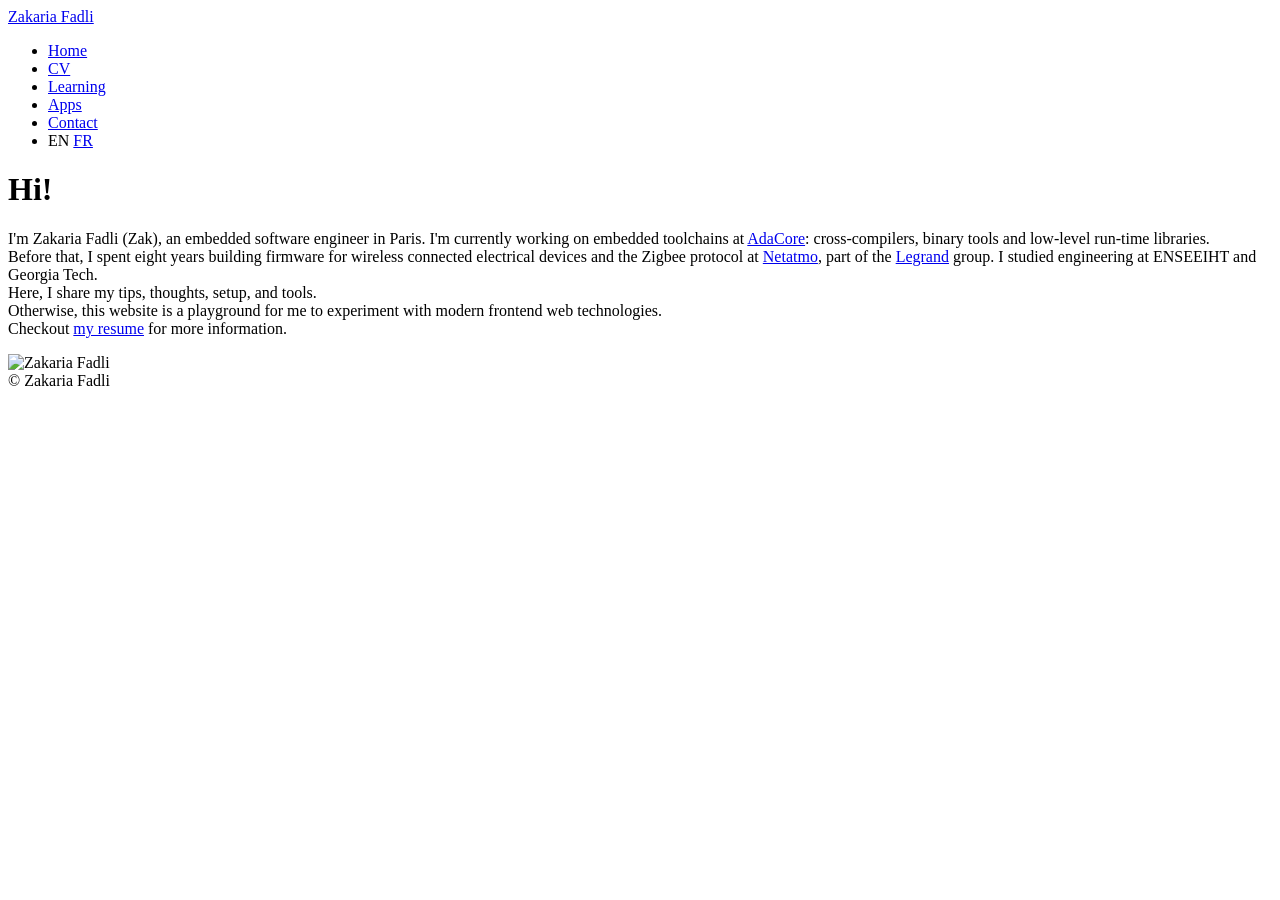
==== commit 6de97312: "Present as embedded software engineer, currently on toolchains (EN and FR) Co-Authored-By: Claude So" ====
--- a/site/index.html
+++ b/site/index.html
@@ -2,27 +2,27 @@
 <html lang="en">
 <head>
   <meta charset="utf-8">
-  <title>Zakaria Fadli – Embedded Toolchain &amp; Firmware Engineer</title>
+  <title>Zakaria Fadli – Embedded Software Engineer</title>
   <meta name="viewport" content="width=device-width, initial-scale=1">
-  <meta name="description" content="Zakaria Fadli is a senior embedded toolchain engineer at AdaCore in Paris, previously building connected-device firmware at Netatmo and Legrand.">
+  <meta name="description" content="Zakaria Fadli is an embedded software engineer in Paris, currently working on embedded toolchains at AdaCore, previously building connected-device firmware at Netatmo and Legrand.">
   <link rel="canonical" href="https://zakariafadli.com/">
   <link rel="alternate" hreflang="en" href="https://zakariafadli.com/">
   <link rel="alternate" hreflang="fr" href="https://zakariafadli.com/fr/">
   <link rel="alternate" hreflang="x-default" href="https://zakariafadli.com/">
   <meta property="og:type" content="profile">
   <meta property="og:site_name" content="Zakaria Fadli">
-  <meta property="og:title" content="Zakaria Fadli – Embedded Toolchain &amp; Firmware Engineer">
-  <meta property="og:description" content="Senior embedded toolchain engineer at AdaCore in Paris, previously building connected-device firmware at Netatmo and Legrand.">
+  <meta property="og:title" content="Zakaria Fadli – Embedded Software Engineer">
+  <meta property="og:description" content="Embedded software engineer in Paris, currently working on embedded toolchains at AdaCore, previously building connected-device firmware at Netatmo and Legrand.">
   <meta property="og:url" content="https://zakariafadli.com/">
   <meta property="og:image" content="https://zakariafadli.com/assets/og-card.png">
   <meta property="og:image:width" content="1200">
   <meta property="og:image:height" content="630">
-  <meta property="og:image:alt" content="Zakaria Fadli, senior embedded toolchain engineer at AdaCore">
+  <meta property="og:image:alt" content="Zakaria Fadli, embedded software engineer at AdaCore">
   <meta property="og:locale" content="en_US">
   <meta property="og:locale:alternate" content="fr_FR">
   <meta name="twitter:card" content="summary_large_image">
-  <meta name="twitter:title" content="Zakaria Fadli – Embedded Toolchain &amp; Firmware Engineer">
-  <meta name="twitter:description" content="Senior embedded toolchain engineer at AdaCore in Paris, previously building connected-device firmware at Netatmo and Legrand.">
+  <meta name="twitter:title" content="Zakaria Fadli – Embedded Software Engineer">
+  <meta name="twitter:description" content="Embedded software engineer in Paris, currently working on embedded toolchains at AdaCore, previously building connected-device firmware at Netatmo and Legrand.">
   <meta name="twitter:image" content="https://zakariafadli.com/assets/og-card.png">
   <link rel="preconnect" href="https://fonts.gstatic.com" crossorigin>
   <link rel="stylesheet" href="https://fonts.googleapis.com/css2?family=Inter:wght@400;500;700&display=swap">
@@ -37,7 +37,7 @@
         "name": "Zakaria Fadli",
         "url": "https://zakariafadli.com/",
         "image": "https://zakariafadli.com/assets/photo.jpg",
-        "jobTitle": "Senior Embedded Toolchain Engineer",
+        "jobTitle": "Embedded Software Engineer",
         "worksFor": {
           "@type": "Organization",
           "name": "AdaCore",
@@ -75,7 +75,7 @@
         "@type": "ProfilePage",
         "@id": "https://zakariafadli.com/#profilepage",
         "url": "https://zakariafadli.com/",
-        "name": "Zakaria Fadli – Embedded Toolchain & Firmware Engineer",
+        "name": "Zakaria Fadli – Embedded Software Engineer",
         "inLanguage": "en",
         "mainEntity": { "@id": "https://zakariafadli.com/#person" }
       }
@@ -108,9 +108,9 @@
         <div class="hero-text">
           <h1>Hi!</h1>
           <p>
-            I'm Zakaria Fadli (Zak), a senior embedded toolchain engineer at
-            <a href="https://www.adacore.com/">AdaCore</a> in Paris, working on cross-compilers, binary
-            tools and low-level run-time libraries.<br>
+            I'm Zakaria Fadli (Zak), an embedded software engineer in Paris. I'm currently
+            working on embedded toolchains at <a href="https://www.adacore.com/">AdaCore</a>:
+            cross-compilers, binary tools and low-level run-time libraries.<br>
             Before that, I spent eight years building firmware for wireless connected electrical
             devices and the Zigbee protocol at <a href="https://www.netatmo.com/">Netatmo</a>, part of
             the <a href="https://www.legrandgroup.com/">Legrand</a> group. I studied engineering at
@@ -131,5 +131,6 @@
     </div>
   </footer>
   <script src="/lang.js"></script>
+  <script type="module" src="https://static.cloudflareinsights.com/beacon.min.js" data-cf-beacon='{"token": "bb8e69991fa24a0f8a4fbbac76fc7baa"}'></script>
 </body>
 </html>
